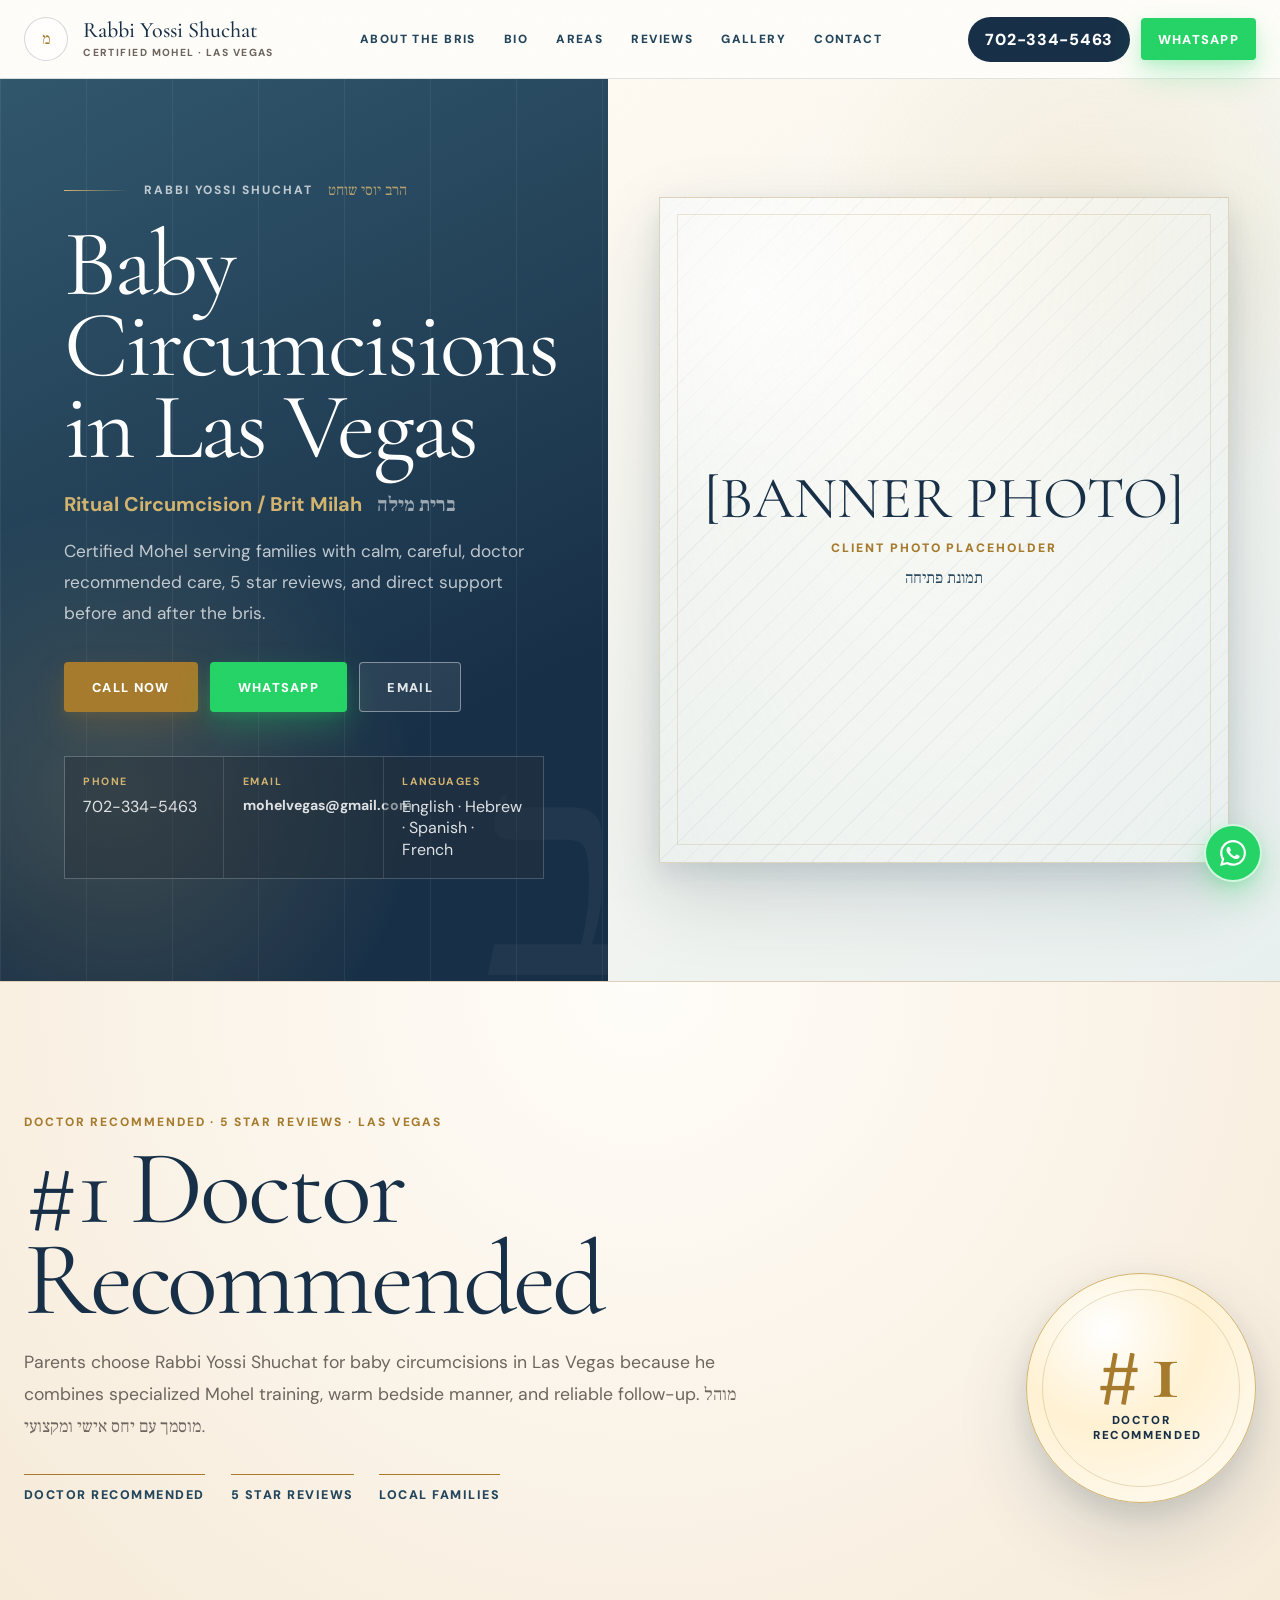
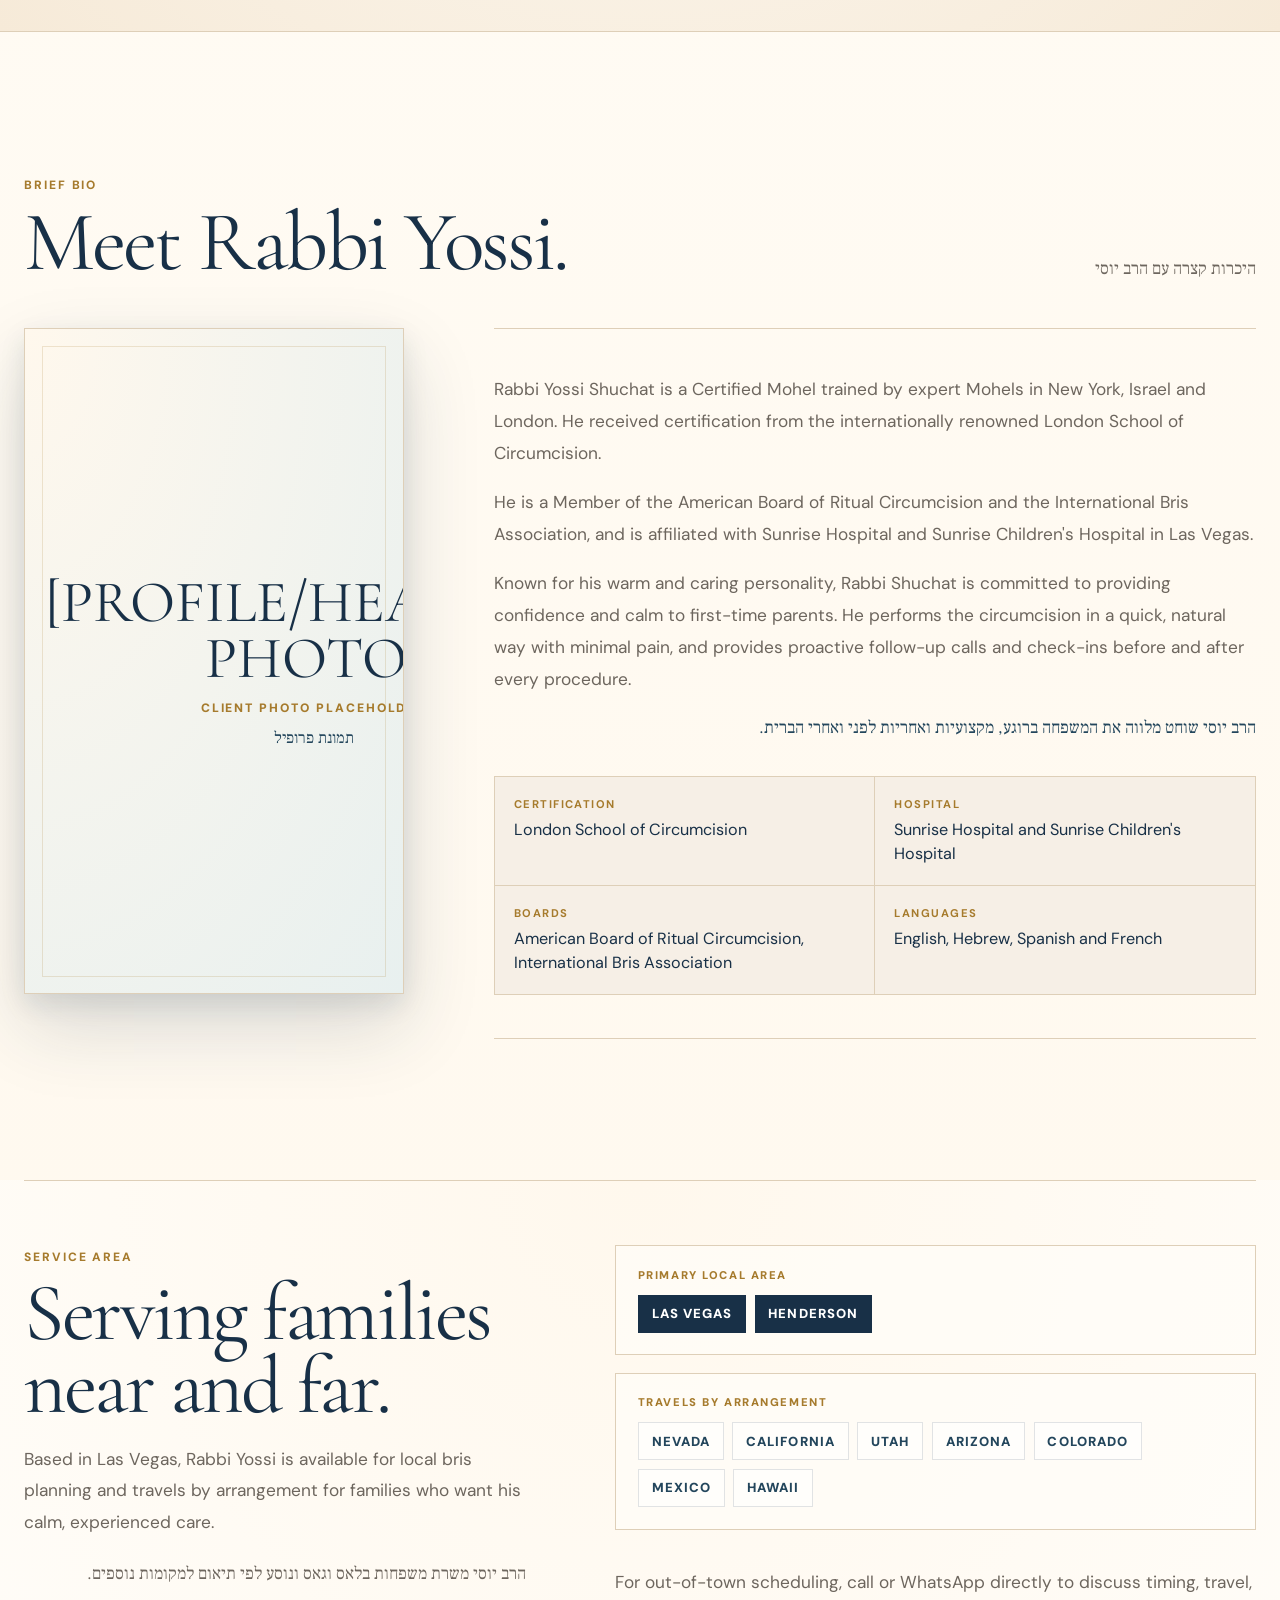
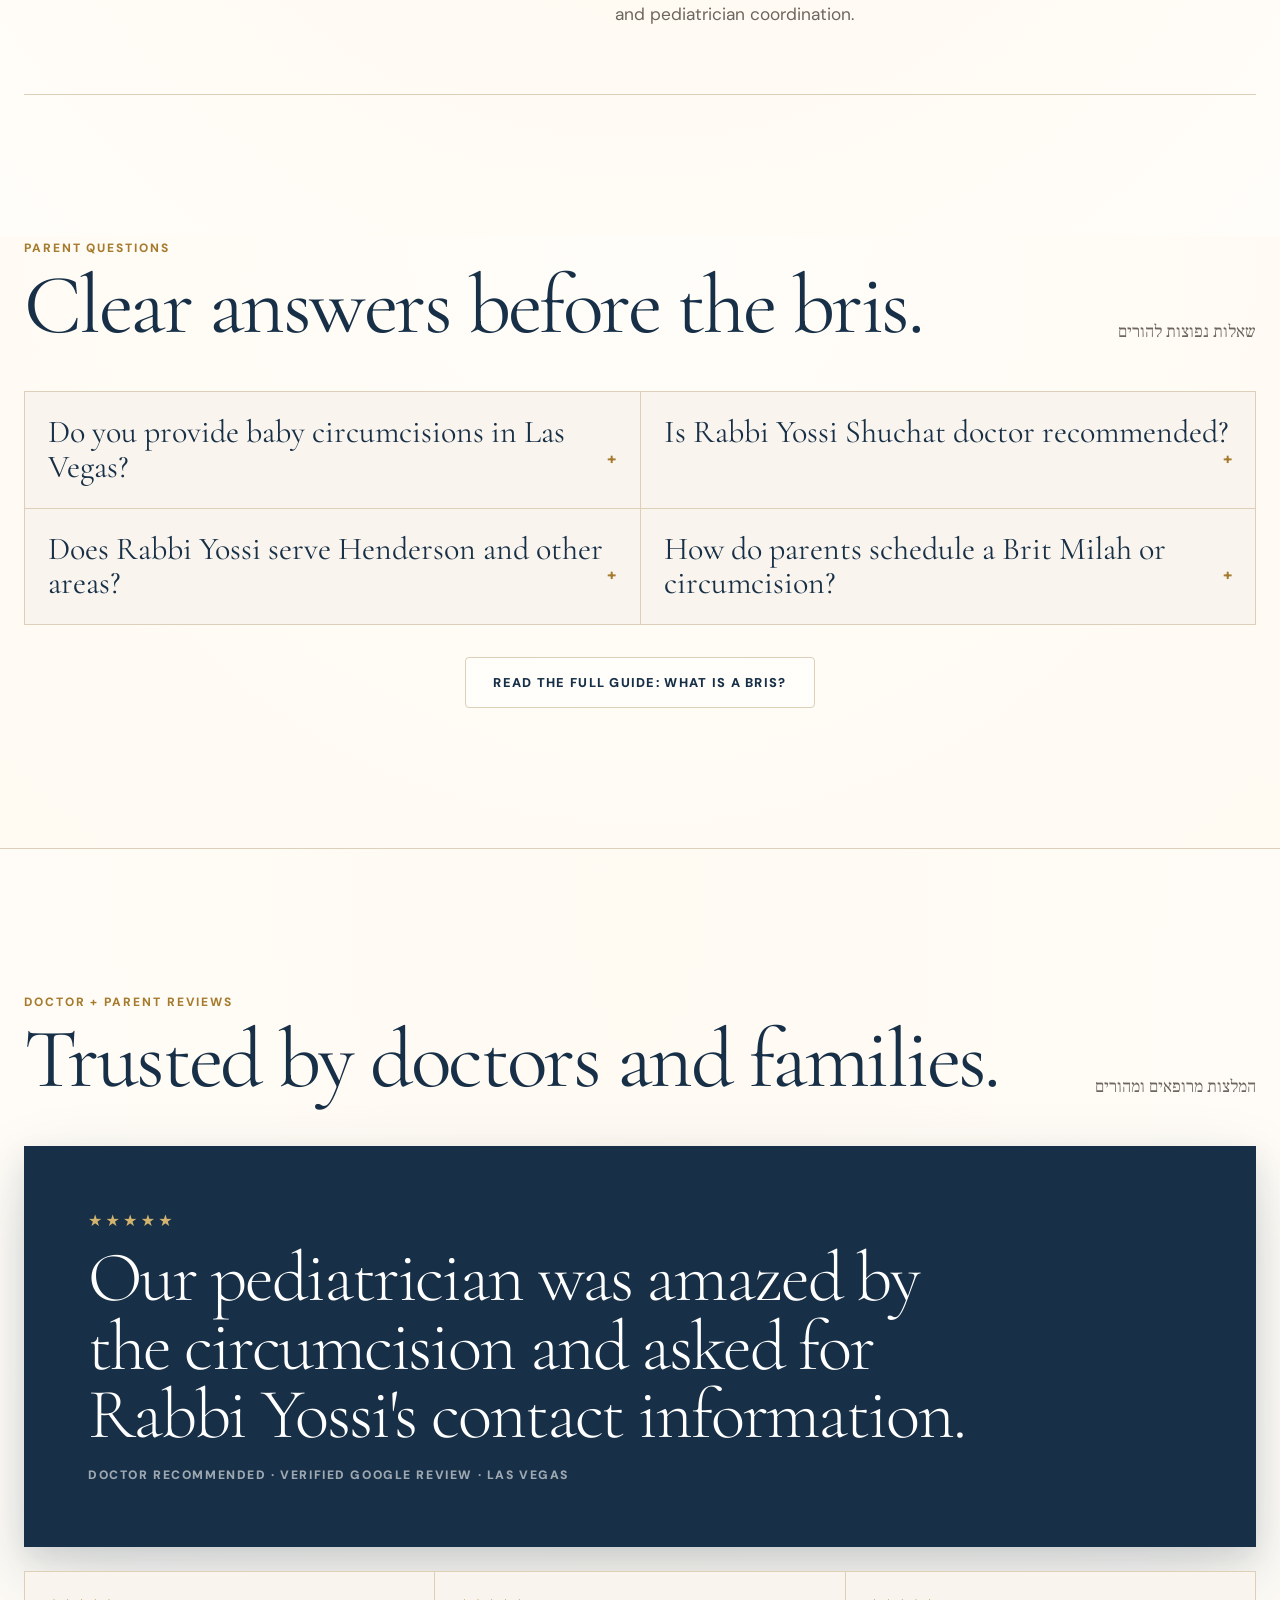
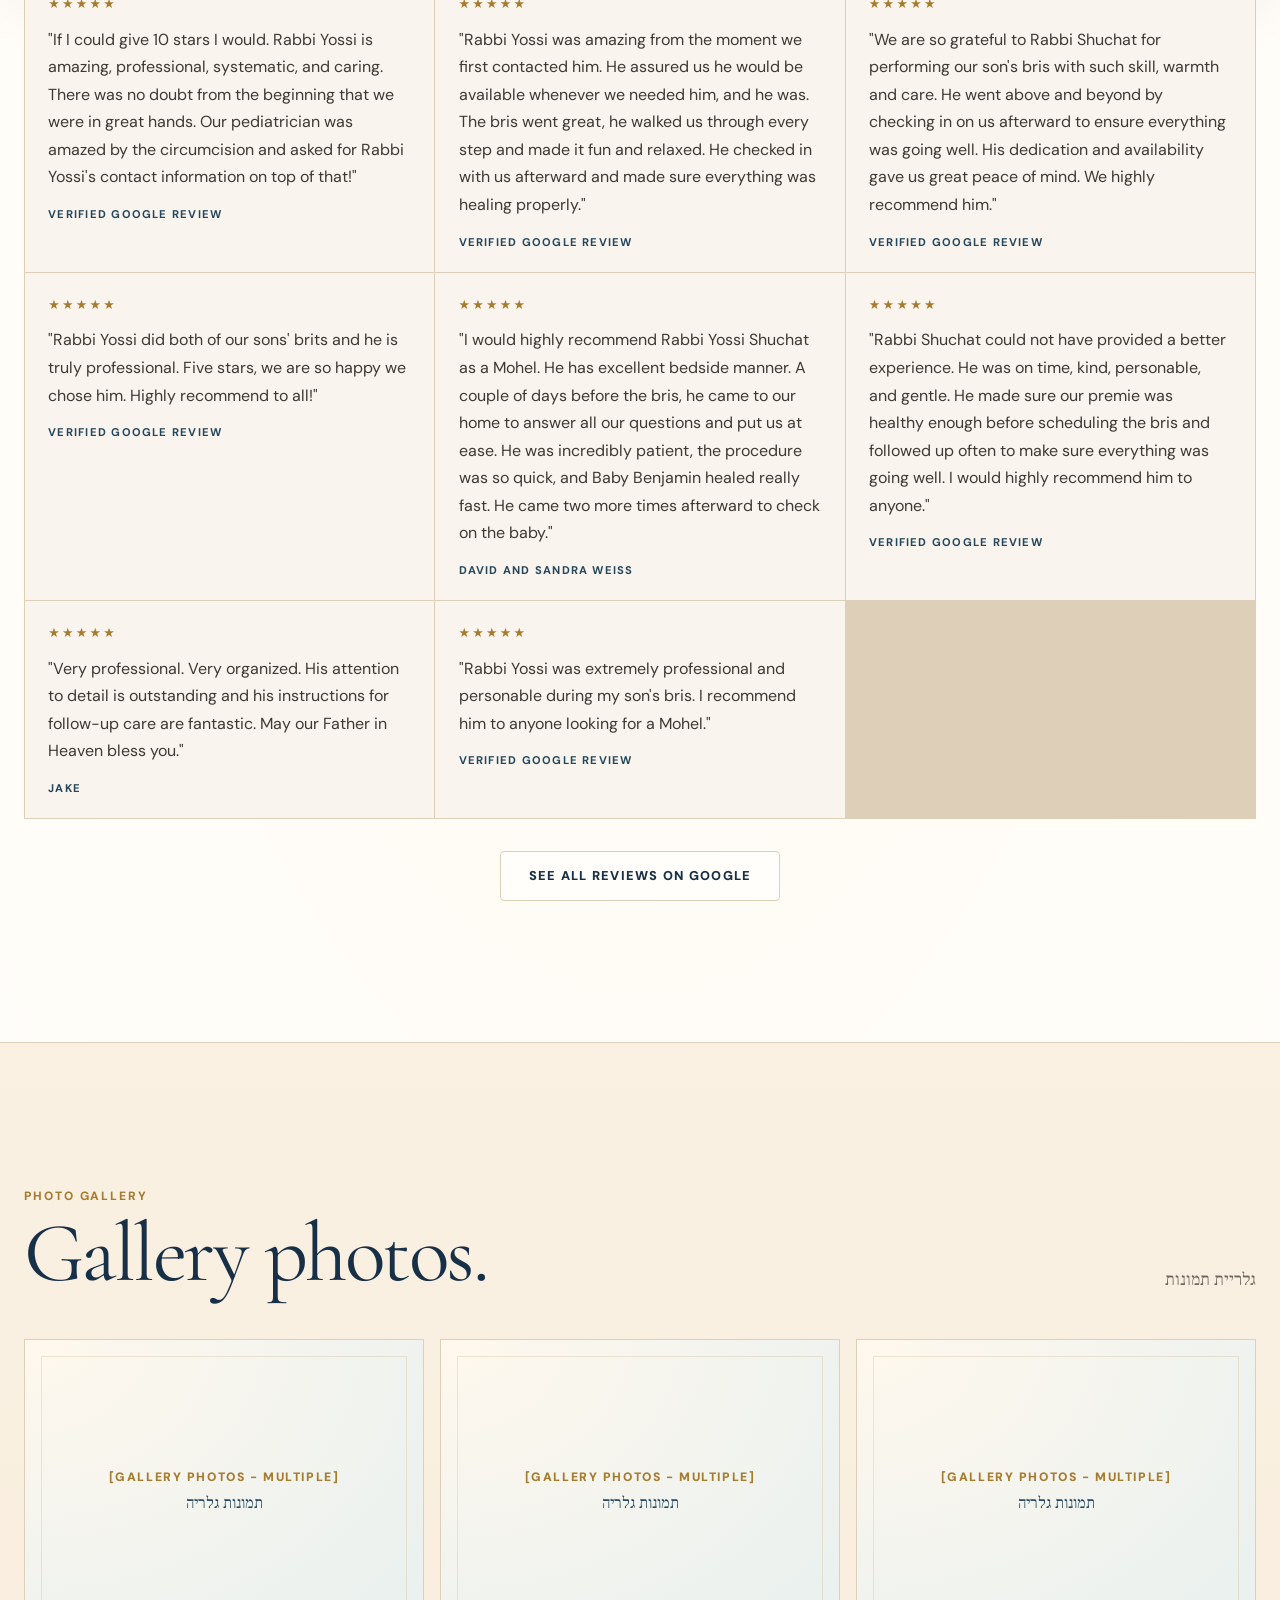
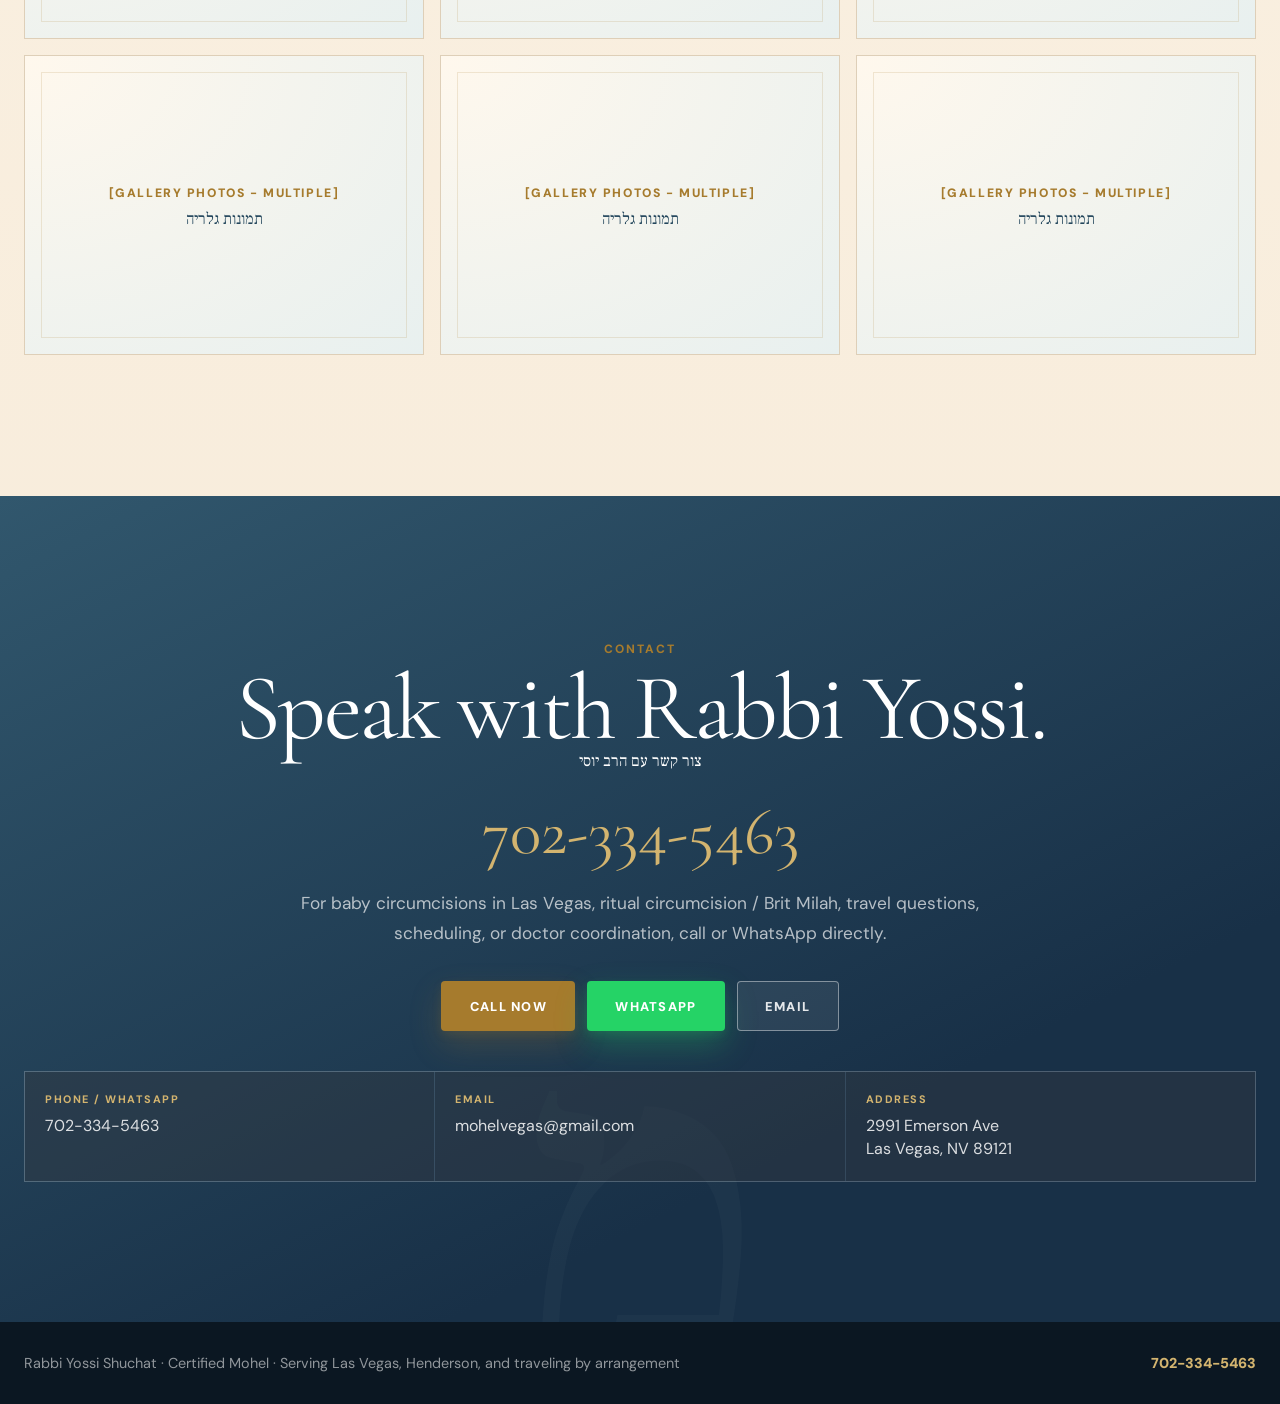
==== index.html @ 32bd05fb "Add craft-layer polish and a full About the Bris page - Add shadow/radius design tokens, :active pre" ====
<!DOCTYPE html>
<html lang="en" dir="ltr">
<head>
  <meta charset="UTF-8">
  <meta name="viewport" content="width=device-width, initial-scale=1.0">
  <meta name="description" content="Baby Circumcisions in Las Vegas by Rabbi Yossi Shuchat, Certified Mohel. Doctor recommended Brit Milah care, 5 star reviews, and travel by arrangement.">
  <meta name="robots" content="index, follow, max-image-preview:large">
  <meta name="theme-color" content="#183047">
  <meta property="og:title" content="Baby Circumcisions in Las Vegas | Rabbi Yossi Shuchat">
  <meta property="og:description" content="Doctor recommended baby circumcisions in Las Vegas. Certified Mohel for ritual circumcision / Brit Milah with 5 star reviews and travel by arrangement.">
  <meta property="og:type" content="website">
  <meta property="og:url" content="https://shliachflow.github.io/mohelvegas/">
  <meta property="og:image" content="https://shliachflow.github.io/mohelvegas/og-image.svg">
  <meta property="og:image:alt" content="Baby Circumcisions in Las Vegas by Rabbi Yossi Shuchat">
  <meta name="twitter:card" content="summary_large_image">
  <meta name="twitter:title" content="Baby Circumcisions in Las Vegas | Rabbi Yossi Shuchat">
  <meta name="twitter:description" content="Doctor recommended Brit Milah care with 5 star reviews and travel by arrangement.">
  <meta name="twitter:image" content="https://shliachflow.github.io/mohelvegas/og-image.svg">
  <title>Baby Circumcisions in Las Vegas | Rabbi Yossi Shuchat</title>

  <link rel="canonical" href="https://shliachflow.github.io/mohelvegas/">
  <link rel="icon" href="/mohelvegas/favicon.svg" type="image/svg+xml">
  <link rel="preconnect" href="https://fonts.googleapis.com">
  <link rel="preconnect" href="https://fonts.gstatic.com" crossorigin>
  <link href="https://fonts.googleapis.com/css2?family=Cormorant+Garamond:ital,wght@0,300;0,400;0,500;0,600;1,300;1,400;1,500;1,600&family=DM+Sans:ital,opsz,wght@0,9..40,300;0,9..40,400;0,9..40,500;0,9..40,600;1,9..40,300;1,9..40,400&family=Frank+Ruhl+Libre:wght@300;400;700&display=swap" rel="stylesheet">

  <script type="application/ld+json">
  {
    "@context": "https://schema.org",
    "@type": "LocalBusiness",
    "name": "Rabbi Yossi Shuchat, Certified Mohel Las Vegas",
    "description": "Baby Circumcisions in Las Vegas, ritual circumcision / Brit Milah, doctor recommended, 5 star reviews.",
    "telephone": "+17023345463",
    "email": "mohelvegas@gmail.com",
    "address": {
      "@type": "PostalAddress",
      "streetAddress": "2991 Emerson Ave",
      "addressLocality": "Las Vegas",
      "addressRegion": "NV",
      "postalCode": "89121",
      "addressCountry": "US"
    },
    "areaServed": [
      "Las Vegas, Nevada",
      "Henderson, Nevada",
      "Nevada",
      "California",
      "Utah",
      "Arizona",
      "Colorado",
      "Mexico",
      "Hawaii"
    ],
    "url": "https://shliachflow.github.io/mohelvegas/",
    "aggregateRating": { "@type": "AggregateRating", "ratingValue": "5", "reviewCount": "8" }
  }
  </script>

  <script type="application/ld+json">
  {
    "@context": "https://schema.org",
    "@type": "FAQPage",
    "mainEntity": [
      {
        "@type": "Question",
        "name": "Do you provide baby circumcisions in Las Vegas?",
        "acceptedAnswer": {
          "@type": "Answer",
          "text": "Yes. Rabbi Yossi Shuchat is a Certified Mohel based in Las Vegas, providing ritual circumcision / Brit Milah care with direct support before and after the bris."
        }
      },
      {
        "@type": "Question",
        "name": "Is Rabbi Yossi Shuchat doctor recommended?",
        "acceptedAnswer": {
          "@type": "Answer",
          "text": "Parents report that pediatricians have recommended Rabbi Yossi and requested his contact information after seeing his work. The site includes 5 star parent reviews and doctor recommended trust signals."
        }
      },
      {
        "@type": "Question",
        "name": "Does Rabbi Yossi serve Henderson and other areas?",
        "acceptedAnswer": {
          "@type": "Answer",
          "text": "Yes. Rabbi Yossi serves Las Vegas and Henderson locally, and travels by arrangement to Nevada, California, Utah, Arizona, Colorado, Mexico, and Hawaii."
        }
      },
      {
        "@type": "Question",
        "name": "How do parents schedule a Brit Milah or circumcision?",
        "acceptedAnswer": {
          "@type": "Answer",
          "text": "Parents can call or WhatsApp Rabbi Yossi directly at 702-334-5463 to discuss timing, travel, pediatrician coordination, and questions before the bris."
        }
      }
    ]
  }
  </script>

  <style>
    :root {
      --ink: #183047;
      --ink-2: #23465c;
      --night: #0b1722;
      --paper: #fffaf2;
      --paper-2: #f4ead9;
      --white: #fffdf9;
      --gold: #a67b2d;
      --gold-2: #d3b46f;
      --line: #decfb8;
      --muted: #6d665e;
      --body: #1c1a17;
      --wa: #25d366;
      --display: "Cormorant Garamond", Georgia, serif;
      --sans: "DM Sans", system-ui, sans-serif;
      --heb: "Frank Ruhl Libre", serif;
      --ease: cubic-bezier(.16,1,.3,1);

      --radius-xs: 4px;
      --radius-sm: 6px;
      --radius-md: 10px;
      --radius-lg: 14px;
      --radius-full: 9999px;

      --shadow-sm: 0 1px 2px rgba(24,48,71,.08), 0 2px 6px rgba(24,48,71,.06);
      --shadow-md: 0 4px 10px rgba(24,48,71,.08), 0 12px 28px rgba(24,48,71,.12);
      --shadow-lg: 0 10px 24px rgba(24,48,71,.1), 0 32px 72px rgba(24,48,71,.16);
      --shadow-gold: 0 4px 10px rgba(166,123,45,.14), 0 14px 32px rgba(166,123,45,.24);
      --shadow-wa: 0 4px 10px rgba(37,211,102,.14), 0 14px 32px rgba(37,211,102,.28);
    }

    *, *::before, *::after { box-sizing: border-box; }
    html {
      scroll-behavior: smooth;
      overflow-x: hidden;
      font-kerning: normal;
      font-feature-settings: "kern" 1, "liga" 1;
      -webkit-text-size-adjust: 100%;
      text-size-adjust: 100%;
      color-scheme: light;
    }
    body {
      margin: 0;
      font-family: var(--sans);
      color: var(--body);
      background: linear-gradient(180deg, #fffdf8 0%, #fff8ed 45%, #f6ead8 100%);
      -webkit-font-smoothing: antialiased;
      text-rendering: optimizeLegibility;
      overflow-x: hidden;
    }
    a { color: inherit; text-decoration: none; }
    button { font: inherit; }
    :focus-visible { outline: 2px solid var(--gold); outline-offset: 4px; border-radius: var(--radius-xs); }
    ::selection { background: var(--gold); color: #fff; }
    [id] { scroll-margin-top: 96px; }
    ::-webkit-scrollbar { width: 12px; height: 12px; }
    ::-webkit-scrollbar-track { background: var(--paper-2); }
    ::-webkit-scrollbar-thumb { background: var(--gold-2); border-radius: var(--radius-full); border: 3px solid var(--paper-2); }
    ::-webkit-scrollbar-thumb:hover { background: var(--gold); }

    #grain {
      position: fixed; inset: 0; z-index: 300; pointer-events: none;
      opacity: .025; mix-blend-mode: multiply;
      background-image: url("data:image/svg+xml,%3Csvg xmlns='http://www.w3.org/2000/svg' width='240' height='240'%3E%3Cfilter id='n'%3E%3CfeTurbulence type='fractalNoise' baseFrequency='.72' numOctaves='4' stitchTiles='stitch'/%3E%3C/filter%3E%3Crect width='240' height='240' filter='url(%23n)' opacity='.42'/%3E%3C/svg%3E");
    }

    .container { width: min(100% - 48px, 1280px); margin-inline: auto; }
    .eyebrow {
      font-size: .75rem;
      font-weight: 800;
      letter-spacing: .16em;
      text-transform: uppercase;
      color: var(--gold);
    }
    .heb { font-family: var(--heb); direction: rtl; letter-spacing: 0; }

    [data-r] { opacity: 0; transform: translateY(24px); transition: opacity .8s var(--ease), transform .8s var(--ease); }
    [data-r].in { opacity: 1; transform: none; }
    [data-d="1"] { transition-delay: .08s; }
    [data-d="2"] { transition-delay: .16s; }
    [data-d="3"] { transition-delay: .24s; }

    .btn {
      display: inline-flex; align-items: center; justify-content: center; gap: .55rem;
      min-height: 50px; padding: .98rem 1.7rem;
      border: 1px solid transparent; border-radius: var(--radius-xs);
      font-size: .8rem; font-weight: 850; letter-spacing: .1em;
      text-transform: uppercase; white-space: nowrap;
      transition: transform .22s var(--ease), box-shadow .22s var(--ease), background .22s var(--ease), color .22s var(--ease), border-color .22s var(--ease);
    }
    .btn:hover { transform: translateY(-2px); }
    .btn:active { transform: scale(.97); transition-duration: .1s; }
    .btn-gold { background: var(--gold); color: #fff; box-shadow: var(--shadow-gold); }
    .btn-wa { background: var(--wa); color: #fff; box-shadow: var(--shadow-wa); }
    .btn-light { border-color: rgba(255,255,255,.42); color: rgba(255,255,255,.88); background: rgba(255,255,255,.07); }
    .btn-outline { border-color: var(--line); color: var(--ink); background: rgba(255,255,255,.38); }

    #nav {
      position: fixed; inset: 0 0 auto; z-index: 120;
      background: rgba(255,253,249,.92);
      border-bottom: 1px solid rgba(24,48,71,.12);
      backdrop-filter: blur(18px) saturate(1.35);
      -webkit-backdrop-filter: blur(18px) saturate(1.35);
    }
    .nav-inner {
      height: 78px;
      position: relative;
      display: flex; align-items: center; justify-content: space-between; gap: 1.5rem;
    }
    .brand { display: flex; align-items: center; gap: .95rem; min-width: 0; }
    .brand-mark {
      width: 44px; height: 44px; border-radius: 50%;
      display: grid; place-items: center; flex: 0 0 auto;
      border: 1px solid rgba(24,48,71,.18);
      font-family: var(--heb); color: var(--gold); background: rgba(255,255,255,.6);
    }
    .brand-name {
      display: block;
      font-family: var(--display);
      color: var(--ink);
      font-size: 1.38rem;
      font-weight: 500;
      line-height: 1;
    }
    .brand-sub {
      display: block; margin-top: .32rem;
      font-size: .64rem; font-weight: 800; letter-spacing: .14em; text-transform: uppercase; color: var(--muted);
    }
    .nav-links { display: flex; align-items: center; gap: 1.75rem; }
    .nav-links a { font-size: .74rem; font-weight: 850; letter-spacing: .12em; text-transform: uppercase; color: var(--ink-2); }
    .nav-actions { display: flex; align-items: center; gap: .65rem; }
    .nav-phone { padding: .75rem 1.08rem; border-radius: var(--radius-full); background: var(--ink); color: #fff; font-weight: 850; letter-spacing: .045em; transition: transform .18s var(--ease); }
    .nav-phone:active { transform: scale(.96); }
    .nav-actions .btn { min-height: 42px; padding: .7rem 1rem; }
    .menu-toggle {
      display: none;
      align-items: center;
      justify-content: center;
      flex-direction: column;
      width: 44px;
      height: 44px;
      padding: 0;
      border: 1px solid rgba(24,48,71,.18);
      border-radius: var(--radius-full);
      background: var(--ink);
      color: #fff;
      box-shadow: var(--shadow-md);
      cursor: pointer;
      z-index: 3;
      transition: transform .18s var(--ease);
    }
    .menu-toggle:active { transform: scale(.94); }
    .menu-toggle span {
      display: block;
      width: 16px;
      height: 1.5px;
      border-radius: 2px;
      background: currentColor;
    }
    .menu-toggle span + span { margin-top: 4px; }
    #mobile-menu {
      position: fixed;
      inset: 0;
      z-index: 450;
      display: grid;
      place-items: center;
      padding: 6rem 1.5rem 2rem;
      background:
        radial-gradient(circle at 24% 18%, rgba(211,180,111,.18), transparent 28%),
        linear-gradient(154deg, #31576d, #183047 72%);
      color: #fff;
      opacity: 0;
      pointer-events: none;
      transform: translateY(-10px);
      transition: opacity .32s var(--ease), transform .32s var(--ease);
    }
    #mobile-menu.open {
      opacity: 1;
      pointer-events: auto;
      transform: none;
    }
    .mobile-menu-panel {
      width: min(100%, 360px);
      display: grid;
      gap: 1.25rem;
    }
    .mobile-menu-head {
      display: flex;
      align-items: center;
      justify-content: space-between;
      gap: 1rem;
      padding-bottom: 1rem;
      border-bottom: 1px solid rgba(255,255,255,.13);
    }
    .mobile-menu-title {
      font-family: var(--display);
      font-size: 1.5rem;
      line-height: 1;
    }
    .mobile-menu-sub {
      display: block;
      margin-top: .35rem;
      color: rgba(255,255,255,.56);
      font-size: .68rem;
      font-weight: 850;
      letter-spacing: .13em;
      text-transform: uppercase;
    }
    .menu-close {
      width: 44px;
      height: 44px;
      display: grid;
      place-items: center;
      border: 1px solid rgba(255,255,255,.22);
      border-radius: 50%;
      background: rgba(255,255,255,.06);
      color: #fff;
      font-size: 1.5rem;
      line-height: 1;
      cursor: pointer;
    }
    .mobile-menu-links {
      display: grid;
      gap: .2rem;
    }
    .mobile-menu-links a {
      font-family: var(--display);
      font-size: clamp(2.35rem, 12vw, 3.35rem);
      line-height: 1;
      padding: .82rem 0;
      color: rgba(255,255,255,.88);
      border-bottom: 1px solid rgba(255,255,255,.09);
    }
    .mobile-menu-actions {
      display: grid;
      grid-template-columns: 1fr;
      gap: .7rem;
      margin-top: .6rem;
    }
    .mobile-menu-actions .btn {
      width: 100%;
    }

    .hero {
      min-height: 100svh;
      display: grid;
      grid-template-columns: minmax(0, .95fr) minmax(0, 1.05fr);
      padding-top: 78px;
      background: var(--white);
    }
    .hero-copy {
      position: relative;
      min-width: 0;
      display: flex; flex-direction: column; justify-content: end;
      padding: clamp(4rem, 8vw, 7rem) clamp(2rem, 5vw, 5.25rem);
      overflow: hidden;
      color: #fff;
      background:
        linear-gradient(90deg, rgba(255,255,255,.06) 1px, transparent 1px),
        radial-gradient(circle at 20% 80%, rgba(211,180,111,.2), transparent 34%),
        linear-gradient(154deg, #31576d 0%, #183047 72%);
      background-size: 86px 86px, auto, auto;
    }
    .hero-copy::after {
      content: "ב";
      position: absolute; right: -1rem; bottom: -3.25rem;
      font-family: var(--heb); font-size: clamp(13rem, 24vw, 24rem);
      color: rgba(255,255,255,.035); line-height: 1;
    }
    .hero-kicker { position: relative; z-index: 1; display: flex; align-items: center; gap: 1rem; flex-wrap: wrap; }
    .hero-kicker::before { content: ""; width: 64px; height: 1px; background: linear-gradient(90deg, var(--gold-2), transparent); }
    .hero-kicker .eyebrow { color: rgba(255,255,255,.7); }
    .hero-kicker .heb { color: var(--gold-2); opacity: .82; font-size: .95rem; }
    h1 {
      position: relative; z-index: 1;
      margin: 1.45rem 0 0;
      max-width: 760px;
      font-family: var(--display);
      font-size: clamp(4.75rem, 7.35vw, 7.9rem);
      font-weight: 400;
      line-height: .87;
      letter-spacing: -.03em;
      text-wrap: balance;
      color: #fff;
    }
    h1 span { display: block; }
    .legal {
      position: relative; z-index: 1;
      margin: 1.35rem 0 0;
      font-size: clamp(1.12rem, 1.55vw, 1.38rem);
      font-weight: 700;
      color: var(--gold-2);
    }
    .legal .heb { margin-left: .6rem; color: rgba(255,255,255,.56); }
    .hero-lead {
      position: relative; z-index: 1;
      max-width: 590px;
      margin: 1.15rem 0 0;
      font-size: clamp(1.08rem, 1.28vw, 1.18rem);
      line-height: 1.78;
      color: rgba(255,255,255,.72);
      overflow-wrap: anywhere;
    }
    .hero-actions { position: relative; z-index: 1; display: flex; gap: .75rem; flex-wrap: wrap; margin-top: 2.1rem; }
    .hero-meta {
      position: relative; z-index: 1;
      display: grid; grid-template-columns: repeat(3, minmax(0, 1fr));
      margin-top: 2.75rem;
      border: 1px solid rgba(255,255,255,.13);
      background: rgba(255,255,255,.08);
    }
    .meta-item { padding: 1.1rem 1.15rem; border-right: 1px solid rgba(255,255,255,.13); background: rgba(8,18,28,.36); min-width: 0; }
    .meta-item:last-child { border-right: 0; }
    .meta-item b { display: block; font-size: .66rem; letter-spacing: .14em; text-transform: uppercase; color: var(--gold-2); }
    .meta-item span { display: block; margin-top: .48rem; font-size: 1rem; line-height: 1.35; color: rgba(255,255,255,.86); overflow-wrap: anywhere; }
    .meta-item:nth-child(2) span { font-size: .88rem; font-weight: 700; white-space: nowrap; }

    .hero-media {
      position: relative;
      min-width: 0;
      display: grid; place-items: center;
      padding: clamp(1.25rem, 4vw, 3.2rem);
      background:
        radial-gradient(circle at 72% 18%, rgba(211,180,111,.18), transparent 32%),
        linear-gradient(145deg, #fffaf1, #e8f0ef);
      overflow: hidden;
    }
    .photo-frame {
      position: relative;
      width: min(100%, 710px);
      height: min(74svh, 760px);
      min-height: 460px;
      display: grid; place-items: center;
      border: 1px solid rgba(166,123,45,.28);
      box-shadow: var(--shadow-lg);
      background:
        radial-gradient(circle at 16% 15%, rgba(255,255,255,.82), transparent 32%),
        repeating-linear-gradient(135deg, rgba(24,48,71,.045) 0, rgba(24,48,71,.045) 1px, transparent 1px, transparent 18px),
        radial-gradient(ellipse at top, rgba(255,253,249,.74), rgba(232,240,239,.56));
      text-align: center;
      overflow: hidden;
    }
    .photo-frame::before { content: ""; position: absolute; inset: 1.05rem; border: 1px solid rgba(166,123,45,.18); }
    .photo-frame strong {
      position: relative; z-index: 1;
      font-family: var(--display);
      font-size: clamp(2.35rem, 4.6vw, 4.55rem);
      font-weight: 400;
      color: var(--ink);
      line-height: .95;
    }
    .photo-frame span { position: relative; z-index: 1; display: block; margin-top: .8rem; color: var(--gold); font-size: .76rem; font-weight: 850; letter-spacing: .16em; text-transform: uppercase; }
    .photo-frame .heb { position: relative; z-index: 1; margin-top: .75rem; color: var(--ink-2); }
    .photo-frame > div { max-width: calc(100% - 2.5rem); }

    .trust { padding: clamp(5.5rem, 10vw, 9rem) 0; background: radial-gradient(ellipse at top, #fffdf9, #f6ead8); border-block: 1px solid var(--line); }
    .trust-grid { display: grid; grid-template-columns: minmax(0, 1fr) 290px; gap: clamp(4rem, 9vw, 9rem); align-items: end; }
    .trust h2 {
      margin: .75rem 0 0;
      max-width: 760px;
      font-family: var(--display);
      font-size: clamp(4.6rem, 8.25vw, 8.75rem);
      font-weight: 400;
      line-height: .86;
      letter-spacing: -.03em;
      text-wrap: balance;
      color: var(--ink);
    }
    .trust p { max-width: 720px; margin: 1.4rem 0 0; color: var(--muted); font-size: clamp(1.1rem, 1.3vw, 1.24rem); line-height: 1.8; }
    .trust-points { display: flex; gap: 1.6rem; flex-wrap: wrap; margin-top: 2rem; }
    .trust-points span { font-size: .78rem; font-weight: 850; letter-spacing: .12em; text-transform: uppercase; color: var(--ink-2); border-top: 1px solid var(--gold); padding-top: .75rem; }
    .seal {
      justify-self: end;
      width: 230px; aspect-ratio: 1; border-radius: 50%;
      display: grid; place-items: center; text-align: center;
      border: 1px solid var(--gold-2);
      background: radial-gradient(circle at 35% 25%, #fff, #fff1d2 42%, #fffdf9);
      box-shadow: var(--shadow-lg);
      position: relative;
    }
    .seal::before { content: ""; position: absolute; inset: 15px; border: 1px solid rgba(166,123,45,.25); border-radius: 50%; }
    .seal b { display: block; font-family: var(--display); font-size: 5.7rem; line-height: .75; color: var(--gold); font-variant-numeric: tabular-nums; }
    .seal span { display: block; max-width: 12ch; margin-top: .65rem; font-size: .72rem; font-weight: 850; letter-spacing: .14em; text-transform: uppercase; color: var(--ink); }

    .section { padding: clamp(5.8rem, 11vw, 10rem) 0; }
    .section-head { display: flex; justify-content: space-between; align-items: end; gap: 2rem; margin-bottom: 3rem; }
    .section-head h2 { margin: .65rem 0 0; font-family: var(--display); font-size: clamp(3.8rem, 6.6vw, 6.65rem); font-weight: 400; line-height: .9; letter-spacing: -.03em; text-wrap: balance; color: var(--ink); }
    .section-head .heb { color: var(--muted); font-size: 1.08rem; }

    .bio-layout { display: grid; grid-template-columns: 380px minmax(0, 1fr); gap: clamp(3rem, 7vw, 6.5rem); align-items: start; }
    .portrait { aspect-ratio: 4 / 5; border: 1px solid var(--line); background: radial-gradient(ellipse at top left, #fff8ed, #e8f0ef); box-shadow: var(--shadow-lg); }
    .bio-copy { border-top: 1px solid var(--line); border-bottom: 1px solid var(--line); padding: 2.7rem 0; }
    .bio-copy p { margin: 0 0 1.05rem; color: var(--muted); font-size: clamp(1.08rem, 1.18vw, 1.17rem); line-height: 1.86; }
    .bio-copy .heb { color: var(--ink-2); }
    .credentials { display: grid; grid-template-columns: repeat(2, minmax(0, 1fr)); gap: 1px; margin-top: 2rem; background: var(--line); border: 1px solid var(--line); }
    .credential { padding: 1.2rem; background: rgba(255,253,249,.72); }
    .credential b { display: block; font-size: .7rem; letter-spacing: .13em; text-transform: uppercase; color: var(--gold); }
    .credential span { display: block; margin-top: .48rem; color: var(--ink); line-height: 1.48; font-size: 1.01rem; }

    .areas {
      padding-top: 0;
      background: radial-gradient(ellipse at top, #fff8ed, #fffdf9);
    }
    .areas-panel {
      display: grid;
      grid-template-columns: minmax(0, .9fr) minmax(0, 1.15fr);
      gap: clamp(3rem, 7vw, 6.5rem);
      align-items: start;
      padding: clamp(2.4rem, 5vw, 4.4rem) 0;
      border-top: 1px solid var(--line);
      border-bottom: 1px solid var(--line);
    }
    .areas h2 {
      margin: .65rem 0 0;
      font-family: var(--display);
      font-size: clamp(3.65rem, 6.4vw, 6.25rem);
      font-weight: 400;
      line-height: .9;
      letter-spacing: -.03em;
      text-wrap: balance;
      color: var(--ink);
    }
    .areas p {
      max-width: 640px;
      margin: 1.25rem 0 0;
      color: var(--muted);
      font-size: clamp(1.08rem, 1.18vw, 1.18rem);
      line-height: 1.82;
    }
    .area-list {
      display: grid;
      gap: 1.1rem;
    }
    .area-group {
      padding: 1.35rem;
      border: 1px solid var(--line);
      background: rgba(255,253,249,.66);
    }
    .area-group b {
      display: block;
      margin-bottom: .8rem;
      color: var(--gold);
      font-size: .7rem;
      font-weight: 850;
      letter-spacing: .14em;
      text-transform: uppercase;
    }
    .area-tags {
      display: flex;
      flex-wrap: wrap;
      gap: .55rem;
    }
    .area-tag {
      display: inline-flex;
      align-items: center;
      min-height: 38px;
      padding: .58rem .8rem;
      border: 1px solid rgba(24,48,71,.13);
      background: rgba(255,255,255,.64);
      color: var(--ink-2);
      font-size: .82rem;
      font-weight: 850;
      letter-spacing: .08em;
      text-transform: uppercase;
    }
    .area-tag.primary {
      border-color: var(--ink);
      background: var(--ink);
      color: #fff;
    }
    .areas-note {
      margin: .15rem 0 0;
      color: var(--muted);
      font-size: .98rem;
      line-height: 1.7;
    }

    .faq {
      padding-top: 0;
      background: radial-gradient(ellipse at top, #fffdf9, #fffaf2);
    }
    .faq-list {
      display: grid;
      grid-template-columns: repeat(2, minmax(0, 1fr));
      gap: 1px;
      background: var(--line);
      border: 1px solid var(--line);
    }
    .faq-item {
      background: rgba(255,253,249,.82);
      padding: 1.45rem;
    }
    .faq-item summary {
      cursor: pointer;
      color: var(--ink);
      font-family: var(--display);
      font-size: clamp(1.55rem, 2.5vw, 2.15rem);
      line-height: 1.08;
      list-style: none;
    }
    .faq-item summary::-webkit-details-marker { display: none; }
    .faq-item summary::after {
      content: "+";
      float: right;
      color: var(--gold);
      font-family: var(--sans);
      font-size: 1rem;
      font-weight: 850;
      margin-left: 1rem;
    }
    .faq-item[open] summary::after { content: "-"; }
    .faq-item p {
      margin: 1rem 0 0;
      color: var(--muted);
      font-size: 1.02rem;
      line-height: 1.72;
    }

    .reviews { background: radial-gradient(ellipse at top, #fffaf2, #fffdf9); border-block: 1px solid var(--line); }
    .featured-review { padding: clamp(2rem, 5vw, 4rem); background: var(--ink); color: #fff; margin-bottom: 1.5rem; box-shadow: var(--shadow-lg); }
    .featured-review .stars { color: var(--gold-2); letter-spacing: .2em; }
    .featured-review blockquote { margin: .8rem 0 0; max-width: 1040px; font-family: var(--display); font-size: clamp(2.85rem, 5.55vw, 5.95rem); line-height: .96; font-weight: 300; letter-spacing: -.03em; text-wrap: balance; }
    .featured-review cite { display: block; margin-top: 1.2rem; color: rgba(255,255,255,.58); font-style: normal; font-size: .76rem; font-weight: 850; letter-spacing: .13em; text-transform: uppercase; }
    .review-list { display: grid; grid-template-columns: repeat(3, minmax(0, 1fr)); gap: 1px; background: var(--line); border: 1px solid var(--line); }
    .review { padding: 1.45rem; background: rgba(255,253,249,.82); min-width: 0; }
    .review .stars { color: var(--gold); font-size: .8rem; letter-spacing: .18em; }
    .review p { margin: .85rem 0 0; color: #3d3933; line-height: 1.72; font-size: 1rem; }
    .review b { display: block; margin-top: 1rem; color: var(--ink-2); font-size: .7rem; letter-spacing: .11em; text-transform: uppercase; }
    .reviews-cta { text-align: center; margin-top: 2rem; }

    .gallery-grid { display: grid; grid-template-columns: repeat(3, minmax(0, 1fr)); gap: 1rem; }
    .gallery-item { aspect-ratio: 4 / 3; border: 1px solid var(--line); background: radial-gradient(ellipse at top left, #fff8ed, #e8f0ef); display: grid; place-items: center; text-align: center; position: relative; overflow: hidden; }
    .gallery-item::before { content: ""; position: absolute; inset: 1rem; border: 1px solid rgba(166,123,45,.16); }
    .gallery-item span { position: relative; color: var(--gold); font-size: .76rem; font-weight: 850; letter-spacing: .13em; text-transform: uppercase; }
    .gallery-item .heb { margin-top: .4rem; color: var(--ink-2); }

    .contact { text-align: center; color: #fff; background: linear-gradient(154deg, #31576d, #183047 72%); position: relative; overflow: hidden; }
    .contact::before { content: "מ"; position: absolute; inset: auto 0 -5rem; font-family: var(--heb); font-size: clamp(16rem, 36vw, 34rem); color: rgba(255,255,255,.025); line-height: .8; }
    .contact .container { position: relative; z-index: 1; }
    .contact h2 { margin: .6rem 0 0; font-family: var(--display); font-size: clamp(3.9rem, 7.3vw, 7.4rem); font-weight: 400; line-height: .9; letter-spacing: -.03em; text-wrap: balance; }
    .contact-phone { display: inline-block; margin-top: 1.35rem; font-family: var(--display); font-size: clamp(2.6rem, 5.1vw, 5rem); color: var(--gold-2); }
    .contact p { max-width: 690px; margin: 1rem auto 0; color: rgba(255,255,255,.68); line-height: 1.76; font-size: 1.08rem; }
    .contact-actions { display: flex; justify-content: center; gap: .75rem; flex-wrap: wrap; margin-top: 2rem; }
    .contact-details { display: grid; grid-template-columns: repeat(3, minmax(0, 1fr)); gap: 1px; margin-top: 2.5rem; background: rgba(255,255,255,.12); border: 1px solid rgba(255,255,255,.12); text-align: left; }
    .contact-detail { padding: 1.25rem; background: rgba(8,18,28,.38); }
    .contact-detail b { display: block; font-size: .68rem; letter-spacing: .14em; text-transform: uppercase; color: var(--gold-2); }
    .contact-detail span { display: block; margin-top: .5rem; color: rgba(255,255,255,.84); line-height: 1.45; overflow-wrap: anywhere; }

    footer { padding: 2rem 0; background: var(--night); color: rgba(255,255,255,.55); }
    .footer-inner { display: flex; justify-content: space-between; align-items: center; gap: 1rem; flex-wrap: wrap; font-size: .9rem; }
    .footer-inner a { color: var(--gold-2); font-weight: 850; }

    #wa-float { position: fixed; right: 1.1rem; bottom: 1.1rem; z-index: 9999; display: block !important; transform: translateZ(0); }
    #wa-float a { width: 58px; height: 58px; border-radius: 50%; display: grid; place-items: center; background: var(--wa); color: #fff; border: 2px solid rgba(255,255,255,.8); box-shadow: var(--shadow-wa); transition: transform .18s var(--ease); }
    #wa-float a:hover { transform: scale(1.06); }
    #wa-float a:active { transform: scale(.94); }
    #wa-float svg { width: 26px; height: 26px; fill: currentColor; }

    @media (max-width: 980px) {
      .nav-inner { height: auto; min-height: 82px; padding: .9rem 0; display: grid; grid-template-columns: 1fr auto; align-items: center; }
      .nav-actions { grid-column: 1 / -1; grid-row: 2; justify-content: start; flex-wrap: wrap; }
      .nav-actions .btn { display: inline-flex; min-height: 40px; padding: .62rem .8rem; font-size: .68rem; }
      .nav-links { display: none; }
      .nav-links::-webkit-scrollbar { display: none; }
      .menu-toggle { display: inline-flex; position: static; }
      .hero { grid-template-columns: 1fr; padding-top: 152px; }
      .hero-media { order: -1; padding: 1rem; }
      .photo-frame { width: 100%; height: 36svh; min-height: 290px; }
      .hero-copy { padding: 3.5rem 1.5rem 4rem; }
      .hero-meta { grid-template-columns: 1fr; }
      .meta-item { border-right: 0; border-bottom: 1px solid rgba(255,255,255,.13); }
      .meta-item:last-child { border-bottom: 0; }
      .trust-grid, .bio-layout, .section-head, .areas-panel { grid-template-columns: 1fr; display: grid; }
      .seal { justify-self: start; width: 205px; }
      .review-list, .faq-list { grid-template-columns: repeat(2, minmax(0, 1fr)); }
      .gallery-grid { grid-template-columns: repeat(2, minmax(0, 1fr)); }
      .contact-details { grid-template-columns: 1fr; }
    }

    @media (max-width: 640px) {
      .container { width: min(100% - 32px, 1240px); }
      .brand-mark { width: 38px; height: 38px; }
      .brand-name { font-size: 1.12rem; }
      .brand-sub { display: none; }
      .nav-phone { font-size: .74rem; padding: .64rem .82rem; }
      .nav-actions { gap: .5rem; }
      .nav-actions .btn { padding: .64rem .82rem; font-size: .7rem; }
      .nav-links a { font-size: .66rem; letter-spacing: .1em; }
      .hero { padding-top: 150px; }
      h1 { font-size: clamp(2.72rem, 11.2vw, 3.05rem); line-height: .95; }
      h1 span:nth-child(2) { font-size: .88em; }
      .hero-copy { padding-left: 1.25rem; padding-right: 3rem; }
      .hero-lead { max-width: 32ch; font-size: 1rem; line-height: 1.72; }
      .hero-actions, .contact-actions { flex-direction: column; }
      .hero-actions .btn, .contact-actions .btn { width: 100%; }
      .trust h2 { font-size: clamp(3.65rem, 16vw, 5rem); }
      .trust-grid { gap: 2.7rem; }
      .trust-points { display: grid; grid-template-columns: 1fr; gap: .9rem; }
      .section-head h2 { font-size: clamp(3.25rem, 14vw, 4.55rem); }
      .areas h2 { font-size: clamp(3.2rem, 13.5vw, 4.45rem); }
      .area-group { padding: 1.1rem; }
      .area-tag { width: 100%; justify-content: center; }
      .credentials, .review-list, .faq-list, .gallery-grid { grid-template-columns: 1fr; }
      .featured-review blockquote { font-size: clamp(2.42rem, 12vw, 3.45rem); }
      .photo-frame strong { display: block; font-size: clamp(1.42rem, 7vw, 1.95rem); overflow-wrap: anywhere; }
      #wa-float { right: .85rem; bottom: calc(.85rem + env(safe-area-inset-bottom, 0px)); z-index: 9999; }
      #wa-float a { width: 54px; height: 54px; }
    }

    @media (prefers-reduced-motion: reduce) {
      html { scroll-behavior: auto; }
      [data-r], [data-r].in, .btn { opacity: 1; transform: none; transition: none; }
    }
  </style>
</head>
<body>
<div id="grain" aria-hidden="true"></div>

<nav id="nav" aria-label="Primary navigation">
  <div class="container nav-inner">
    <a href="#home" class="brand" aria-label="Rabbi Yossi Shuchat home">
      <span class="brand-mark" aria-hidden="true">מ</span>
      <span>
        <span class="brand-name">Rabbi Yossi Shuchat</span>
        <span class="brand-sub">Certified Mohel · Las Vegas</span>
      </span>
    </a>
    <div class="nav-links">
      <a href="bris.html">About the Bris</a>
      <a href="#bio">Bio</a>
      <a href="#areas">Areas</a>
      <a href="#reviews">Reviews</a>
      <a href="#gallery">Gallery</a>
      <a href="#contact">Contact</a>
    </div>
    <div class="nav-actions">
      <a class="nav-phone" href="tel:7023345463">702-334-5463</a>
      <a class="btn btn-wa" href="https://wa.me/17023345463" target="_blank" rel="noopener noreferrer">WhatsApp</a>
      <button class="menu-toggle" id="menu-toggle" type="button" aria-label="Open menu" aria-controls="mobile-menu" aria-expanded="false">
        <span></span>
        <span></span>
        <span></span>
      </button>
    </div>
  </div>
</nav>

<div id="mobile-menu" aria-hidden="true">
  <div class="mobile-menu-panel" role="dialog" aria-modal="true" aria-label="Mobile navigation">
    <div class="mobile-menu-head">
      <div>
        <div class="mobile-menu-title">Rabbi Yossi Shuchat</div>
        <span class="mobile-menu-sub">Certified Mohel · Las Vegas</span>
      </div>
      <button class="menu-close" id="menu-close" type="button" aria-label="Close menu">&times;</button>
    </div>
    <div class="mobile-menu-links">
      <a href="bris.html">About the Bris</a>
      <a href="#bio">Bio</a>
      <a href="#areas">Areas</a>
      <a href="#reviews">Reviews</a>
      <a href="#gallery">Gallery</a>
      <a href="#contact">Contact</a>
    </div>
    <div class="mobile-menu-actions">
      <a href="tel:7023345463" class="btn btn-gold">Call Now</a>
      <a href="https://wa.me/17023345463" class="btn btn-wa" target="_blank" rel="noopener noreferrer">WhatsApp</a>
    </div>
  </div>
</div>

<main id="home">
  <section class="hero" aria-labelledby="hero-title">
    <div class="hero-copy">
      <div class="hero-kicker" data-r>
        <span class="eyebrow">Rabbi Yossi Shuchat</span>
        <span class="heb">הרב יוסי שוחט</span>
      </div>
      <h1 id="hero-title" data-r data-d="1">Baby <span>Circumcisions</span><span>in Las Vegas</span></h1>
      <p class="legal" data-r data-d="2">Ritual Circumcision / Brit Milah <span class="heb">ברית מילה</span></p>
      <p class="hero-lead" data-r data-d="2">Certified Mohel serving families with calm, careful, doctor recommended care, 5 star reviews, and direct support before and after the bris.</p>
      <div class="hero-actions" data-r data-d="3">
        <a href="tel:7023345463" class="btn btn-gold">Call Now</a>
        <a href="https://wa.me/17023345463" class="btn btn-wa" target="_blank" rel="noopener noreferrer">WhatsApp</a>
        <a href="mailto:mohelvegas@gmail.com" class="btn btn-light">Email</a>
      </div>
      <div class="hero-meta" data-r data-d="3">
        <div class="meta-item"><b>Phone</b><span>702-334-5463</span></div>
        <div class="meta-item"><b>Email</b><span>mohelvegas@gmail.com</span></div>
        <div class="meta-item"><b>Languages</b><span>English · Hebrew · Spanish · French</span></div>
      </div>
    </div>
    <div class="hero-media" aria-label="Banner photo placeholder">
      <div class="photo-frame">
        <div>
          <strong>[BANNER PHOTO]</strong>
          <span>Client photo placeholder</span>
          <div class="heb">תמונת פתיחה</div>
        </div>
      </div>
    </div>
  </section>

  <section class="trust" aria-labelledby="trust-title">
    <div class="container trust-grid">
      <div data-r>
        <span class="eyebrow">Doctor recommended · 5 star reviews · Las Vegas</span>
        <h2 id="trust-title">#1 Doctor Recommended</h2>
        <p>Parents choose Rabbi Yossi Shuchat for baby circumcisions in Las Vegas because he combines specialized Mohel training, warm bedside manner, and reliable follow-up. <span class="heb">מוהל מוסמך עם יחס אישי ומקצועי.</span></p>
        <div class="trust-points" aria-label="Trust highlights">
          <span>Doctor recommended</span>
          <span>5 star reviews</span>
          <span>Local families</span>
        </div>
      </div>
      <div class="seal" data-r data-d="1" aria-label="#1 Doctor Recommended">
        <div><b>#1</b><span>Doctor Recommended</span></div>
      </div>
    </div>
  </section>

  <section class="section" id="bio" aria-labelledby="bio-title">
    <div class="container">
      <div class="section-head" data-r>
        <div>
          <span class="eyebrow">Brief bio</span>
          <h2 id="bio-title">Meet Rabbi Yossi.</h2>
        </div>
        <div class="heb">היכרות קצרה עם הרב יוסי</div>
      </div>
      <div class="bio-layout">
        <div class="portrait photo-frame" data-r>
          <div>
            <strong>[PROFILE/HEADSHOT PHOTO]</strong>
            <span>Client photo placeholder</span>
            <div class="heb">תמונת פרופיל</div>
          </div>
        </div>
        <div class="bio-copy" data-r data-d="1">
          <p>Rabbi Yossi Shuchat is a Certified Mohel trained by expert Mohels in New York, Israel and London. He received certification from the internationally renowned London School of Circumcision.</p>
          <p>He is a Member of the American Board of Ritual Circumcision and the International Bris Association, and is affiliated with Sunrise Hospital and Sunrise Children's Hospital in Las Vegas.</p>
          <p>Known for his warm and caring personality, Rabbi Shuchat is committed to providing confidence and calm to first-time parents. He performs the circumcision in a quick, natural way with minimal pain, and provides proactive follow-up calls and check-ins before and after every procedure.</p>
          <p class="heb">הרב יוסי שוחט מלווה את המשפחה ברוגע, מקצועיות ואחריות לפני ואחרי הברית.</p>
          <div class="credentials">
            <div class="credential"><b>Certification</b><span>London School of Circumcision</span></div>
            <div class="credential"><b>Hospital</b><span>Sunrise Hospital and Sunrise Children's Hospital</span></div>
            <div class="credential"><b>Boards</b><span>American Board of Ritual Circumcision, International Bris Association</span></div>
            <div class="credential"><b>Languages</b><span>English, Hebrew, Spanish and French</span></div>
          </div>
        </div>
      </div>
    </div>
  </section>

  <section class="section areas" id="areas" aria-labelledby="areas-title">
    <div class="container">
      <div class="areas-panel" data-r>
        <div>
          <span class="eyebrow">Service area</span>
          <h2 id="areas-title">Serving families near and far.</h2>
          <p>Based in Las Vegas, Rabbi Yossi is available for local bris planning and travels by arrangement for families who want his calm, experienced care.</p>
          <p class="heb">הרב יוסי משרת משפחות בלאס וגאס ונוסע לפי תיאום למקומות נוספים.</p>
        </div>
        <div class="area-list" aria-label="Service areas">
          <div class="area-group">
            <b>Primary local area</b>
            <div class="area-tags">
              <span class="area-tag primary">Las Vegas</span>
              <span class="area-tag primary">Henderson</span>
            </div>
          </div>
          <div class="area-group">
            <b>Travels by arrangement</b>
            <div class="area-tags">
              <span class="area-tag">Nevada</span>
              <span class="area-tag">California</span>
              <span class="area-tag">Utah</span>
              <span class="area-tag">Arizona</span>
              <span class="area-tag">Colorado</span>
              <span class="area-tag">Mexico</span>
              <span class="area-tag">Hawaii</span>
            </div>
          </div>
          <p class="areas-note">For out-of-town scheduling, call or WhatsApp directly to discuss timing, travel, and pediatrician coordination.</p>
        </div>
      </div>
    </div>
  </section>

  <section class="section faq" id="faq" aria-labelledby="faq-title">
    <div class="container">
      <div class="section-head" data-r>
        <div>
          <span class="eyebrow">Parent questions</span>
          <h2 id="faq-title">Clear answers before the bris.</h2>
        </div>
        <div class="heb">שאלות נפוצות להורים</div>
      </div>
      <div class="faq-list">
        <details class="faq-item" data-r>
          <summary>Do you provide baby circumcisions in Las Vegas?</summary>
          <p>Yes. Rabbi Yossi Shuchat is a Certified Mohel based in Las Vegas, providing ritual circumcision / Brit Milah care with direct support before and after the bris.</p>
        </details>
        <details class="faq-item" data-r data-d="1">
          <summary>Is Rabbi Yossi Shuchat doctor recommended?</summary>
          <p>Parents report that pediatricians have recommended Rabbi Yossi and requested his contact information after seeing his work. The site includes 5 star parent reviews and doctor recommended trust signals.</p>
        </details>
        <details class="faq-item" data-r data-d="2">
          <summary>Does Rabbi Yossi serve Henderson and other areas?</summary>
          <p>Yes. Rabbi Yossi serves Las Vegas and Henderson locally, and travels by arrangement to Nevada, California, Utah, Arizona, Colorado, Mexico, and Hawaii.</p>
        </details>
        <details class="faq-item" data-r>
          <summary>How do parents schedule a Brit Milah or circumcision?</summary>
          <p>Parents can call or WhatsApp Rabbi Yossi directly at 702-334-5463 to discuss timing, travel, pediatrician coordination, and questions before the bris.</p>
        </details>
      </div>
      <div class="reviews-cta" data-r>
        <a href="bris.html" class="btn btn-outline">Read the full guide: What Is a Bris?</a>
      </div>
    </div>
  </section>

  <section class="section reviews" id="reviews" aria-labelledby="reviews-title">
    <div class="container">
      <div class="section-head" data-r>
        <div>
          <span class="eyebrow">Doctor + parent reviews</span>
          <h2 id="reviews-title">Trusted by doctors and families.</h2>
        </div>
        <div class="heb">המלצות מרופאים ומהורים</div>
      </div>
      <article class="featured-review" data-r>
        <div class="stars" aria-label="5 out of 5 stars">&#9733;&#9733;&#9733;&#9733;&#9733;</div>
        <blockquote>Our pediatrician was amazed by the circumcision and asked for Rabbi Yossi's contact information.</blockquote>
        <cite>Doctor recommended · Verified Google Review · Las Vegas</cite>
      </article>
      <div class="review-list">
        <article class="review" data-r><div class="stars">&#9733;&#9733;&#9733;&#9733;&#9733;</div><p>"If I could give 10 stars I would. Rabbi Yossi is amazing, professional, systematic, and caring. There was no doubt from the beginning that we were in great hands. Our pediatrician was amazed by the circumcision and asked for Rabbi Yossi's contact information on top of that!"</p><b>Verified Google Review</b></article>
        <article class="review" data-r data-d="1"><div class="stars">&#9733;&#9733;&#9733;&#9733;&#9733;</div><p>"Rabbi Yossi was amazing from the moment we first contacted him. He assured us he would be available whenever we needed him, and he was. The bris went great, he walked us through every step and made it fun and relaxed. He checked in with us afterward and made sure everything was healing properly."</p><b>Verified Google Review</b></article>
        <article class="review" data-r data-d="2"><div class="stars">&#9733;&#9733;&#9733;&#9733;&#9733;</div><p>"We are so grateful to Rabbi Shuchat for performing our son's bris with such skill, warmth and care. He went above and beyond by checking in on us afterward to ensure everything was going well. His dedication and availability gave us great peace of mind. We highly recommend him."</p><b>Verified Google Review</b></article>
        <article class="review" data-r><div class="stars">&#9733;&#9733;&#9733;&#9733;&#9733;</div><p>"Rabbi Yossi did both of our sons' brits and he is truly professional. Five stars, we are so happy we chose him. Highly recommend to all!"</p><b>Verified Google Review</b></article>
        <article class="review" data-r data-d="1"><div class="stars">&#9733;&#9733;&#9733;&#9733;&#9733;</div><p>"I would highly recommend Rabbi Yossi Shuchat as a Mohel. He has excellent bedside manner. A couple of days before the bris, he came to our home to answer all our questions and put us at ease. He was incredibly patient, the procedure was so quick, and Baby Benjamin healed really fast. He came two more times afterward to check on the baby."</p><b>David and Sandra Weiss</b></article>
        <article class="review" data-r data-d="2"><div class="stars">&#9733;&#9733;&#9733;&#9733;&#9733;</div><p>"Rabbi Shuchat could not have provided a better experience. He was on time, kind, personable, and gentle. He made sure our premie was healthy enough before scheduling the bris and followed up often to make sure everything was going well. I would highly recommend him to anyone."</p><b>Verified Google Review</b></article>
        <article class="review" data-r><div class="stars">&#9733;&#9733;&#9733;&#9733;&#9733;</div><p>"Very professional. Very organized. His attention to detail is outstanding and his instructions for follow-up care are fantastic. May our Father in Heaven bless you."</p><b>Jake</b></article>
        <article class="review" data-r data-d="1"><div class="stars">&#9733;&#9733;&#9733;&#9733;&#9733;</div><p>"Rabbi Yossi was extremely professional and personable during my son's bris. I recommend him to anyone looking for a Mohel."</p><b>Verified Google Review</b></article>
      </div>
      <div class="reviews-cta" data-r>
        <a href="https://www.google.com/maps/search/Rabbi+Yossi+Shuchat+Mohel+Las+Vegas" target="_blank" rel="noopener noreferrer" class="btn btn-outline">See all reviews on Google</a>
      </div>
    </div>
  </section>

  <section class="section" id="gallery" aria-labelledby="gallery-title">
    <div class="container">
      <div class="section-head" data-r>
        <div>
          <span class="eyebrow">Photo gallery</span>
          <h2 id="gallery-title">Gallery photos.</h2>
        </div>
        <div class="heb">גלריית תמונות</div>
      </div>
      <div class="gallery-grid">
        <div class="gallery-item" data-r><div><span>[GALLERY PHOTOS - multiple]</span><div class="heb">תמונות גלריה</div></div></div>
        <div class="gallery-item" data-r data-d="1"><div><span>[GALLERY PHOTOS - multiple]</span><div class="heb">תמונות גלריה</div></div></div>
        <div class="gallery-item" data-r data-d="2"><div><span>[GALLERY PHOTOS - multiple]</span><div class="heb">תמונות גלריה</div></div></div>
        <div class="gallery-item" data-r><div><span>[GALLERY PHOTOS - multiple]</span><div class="heb">תמונות גלריה</div></div></div>
        <div class="gallery-item" data-r data-d="1"><div><span>[GALLERY PHOTOS - multiple]</span><div class="heb">תמונות גלריה</div></div></div>
        <div class="gallery-item" data-r data-d="2"><div><span>[GALLERY PHOTOS - multiple]</span><div class="heb">תמונות גלריה</div></div></div>
      </div>
    </div>
  </section>

  <section class="section contact" id="contact" aria-labelledby="contact-title">
    <div class="container" data-r>
      <span class="eyebrow">Contact</span>
      <h2 id="contact-title">Speak with Rabbi Yossi.</h2>
      <div class="heb">צור קשר עם הרב יוסי</div>
      <a href="tel:7023345463" class="contact-phone">702-334-5463</a>
      <p>For baby circumcisions in Las Vegas, ritual circumcision / Brit Milah, travel questions, scheduling, or doctor coordination, call or WhatsApp directly.</p>
      <div class="contact-actions">
        <a href="tel:7023345463" class="btn btn-gold">Call Now</a>
        <a href="https://wa.me/17023345463" class="btn btn-wa" target="_blank" rel="noopener noreferrer">WhatsApp</a>
        <a href="mailto:mohelvegas@gmail.com" class="btn btn-light">Email</a>
      </div>
      <div class="contact-details">
        <div class="contact-detail"><b>Phone / WhatsApp</b><span>702-334-5463</span></div>
        <div class="contact-detail"><b>Email</b><span>mohelvegas@gmail.com</span></div>
        <div class="contact-detail"><b>Address</b><span>2991 Emerson Ave<br>Las Vegas, NV 89121</span></div>
      </div>
    </div>
  </section>
</main>

<footer>
  <div class="container footer-inner">
    <span>Rabbi Yossi Shuchat · Certified Mohel · Serving Las Vegas, Henderson, and traveling by arrangement</span>
    <a href="tel:7023345463">702-334-5463</a>
  </div>
</footer>

<div id="wa-float">
  <a href="https://wa.me/17023345463" target="_blank" rel="noopener noreferrer" aria-label="Chat with Rabbi Yossi on WhatsApp">
    <svg viewBox="0 0 24 24" aria-hidden="true" focusable="false">
      <path d="M17.472 14.382c-.297-.149-1.758-.867-2.03-.967-.273-.099-.471-.148-.67.15-.197.297-.767.966-.94 1.164-.173.199-.347.223-.644.075-.297-.15-1.255-.463-2.39-1.475-.883-.788-1.48-1.761-1.653-2.059-.173-.297-.018-.458.13-.606.134-.133.298-.347.446-.52.149-.174.198-.298.298-.497.099-.198.05-.371-.025-.52-.075-.149-.669-1.612-.916-2.207-.242-.579-.487-.5-.669-.51-.173-.008-.371-.01-.57-.01-.198 0-.52.074-.792.372-.272.297-1.04 1.016-1.04 2.479 0 1.462 1.065 2.875 1.213 3.074.149.198 2.096 3.2 5.077 4.487.709.306 1.262.489 1.694.625.712.227 1.36.195 1.871.118.571-.085 1.758-.719 2.006-1.413.248-.694.248-1.289.173-1.413-.074-.124-.272-.198-.57-.347m-5.421 7.403h-.004a9.87 9.87 0 01-5.031-1.378l-.361-.214-3.741.982.998-3.648-.235-.374a9.86 9.86 0 01-1.51-5.26c.001-5.45 4.436-9.884 9.888-9.884 2.64 0 5.122 1.03 6.988 2.898a9.825 9.825 0 012.893 6.994c-.003 5.45-4.437 9.884-9.885 9.884m8.413-18.297A11.815 11.815 0 0012.05 0C5.495 0 .16 5.335.157 11.892c0 2.096.547 4.142 1.588 5.945L.057 24l6.305-1.654a11.882 11.882 0 005.683 1.448h.005c6.554 0 11.89-5.335 11.893-11.893a11.821 11.821 0 00-3.48-8.413z"/>
    </svg>
  </a>
</div>

<script>
(function () {
  "use strict";
  var menu = document.getElementById("mobile-menu");
  var menuToggle = document.getElementById("menu-toggle");
  var menuClose = document.getElementById("menu-close");

  function openMenu() {
    if (!menu || !menuToggle) return;
    menu.classList.add("open");
    menu.setAttribute("aria-hidden", "false");
    menuToggle.setAttribute("aria-expanded", "true");
    document.body.style.overflow = "hidden";
    if (menuClose) menuClose.focus({ preventScroll: true });
  }

  function closeMenu() {
    if (!menu || !menuToggle) return;
    menu.classList.remove("open");
    menu.setAttribute("aria-hidden", "true");
    menuToggle.setAttribute("aria-expanded", "false");
    document.body.style.overflow = "";
  }

  if (menuToggle) menuToggle.addEventListener("click", openMenu);
  if (menuClose) menuClose.addEventListener("click", closeMenu);
  document.addEventListener("keydown", function (e) {
    if (e.key === "Escape" && menu && menu.classList.contains("open")) closeMenu();
  });

  document.querySelectorAll('a[href^="#"]').forEach(function (a) {
    a.addEventListener("click", function (e) {
      var id = a.getAttribute("href");
      var target = id && document.querySelector(id);
      if (!target) return;
      e.preventDefault();
      closeMenu();
      window.scrollTo({ top: target.getBoundingClientRect().top + window.pageYOffset - 84, behavior: "smooth" });
    });
  });

  if ("IntersectionObserver" in window) {
    var io = new IntersectionObserver(function (entries) {
      entries.forEach(function (entry) {
        if (entry.isIntersecting) {
          entry.target.classList.add("in");
          io.unobserve(entry.target);
        }
      });
    }, { threshold: .08, rootMargin: "0px 0px -56px 0px" });
    document.querySelectorAll("[data-r]").forEach(function (el) { io.observe(el); });
  } else {
    document.querySelectorAll("[data-r]").forEach(function (el) { el.classList.add("in"); });
  }
}());
</script>
</body>
</html>
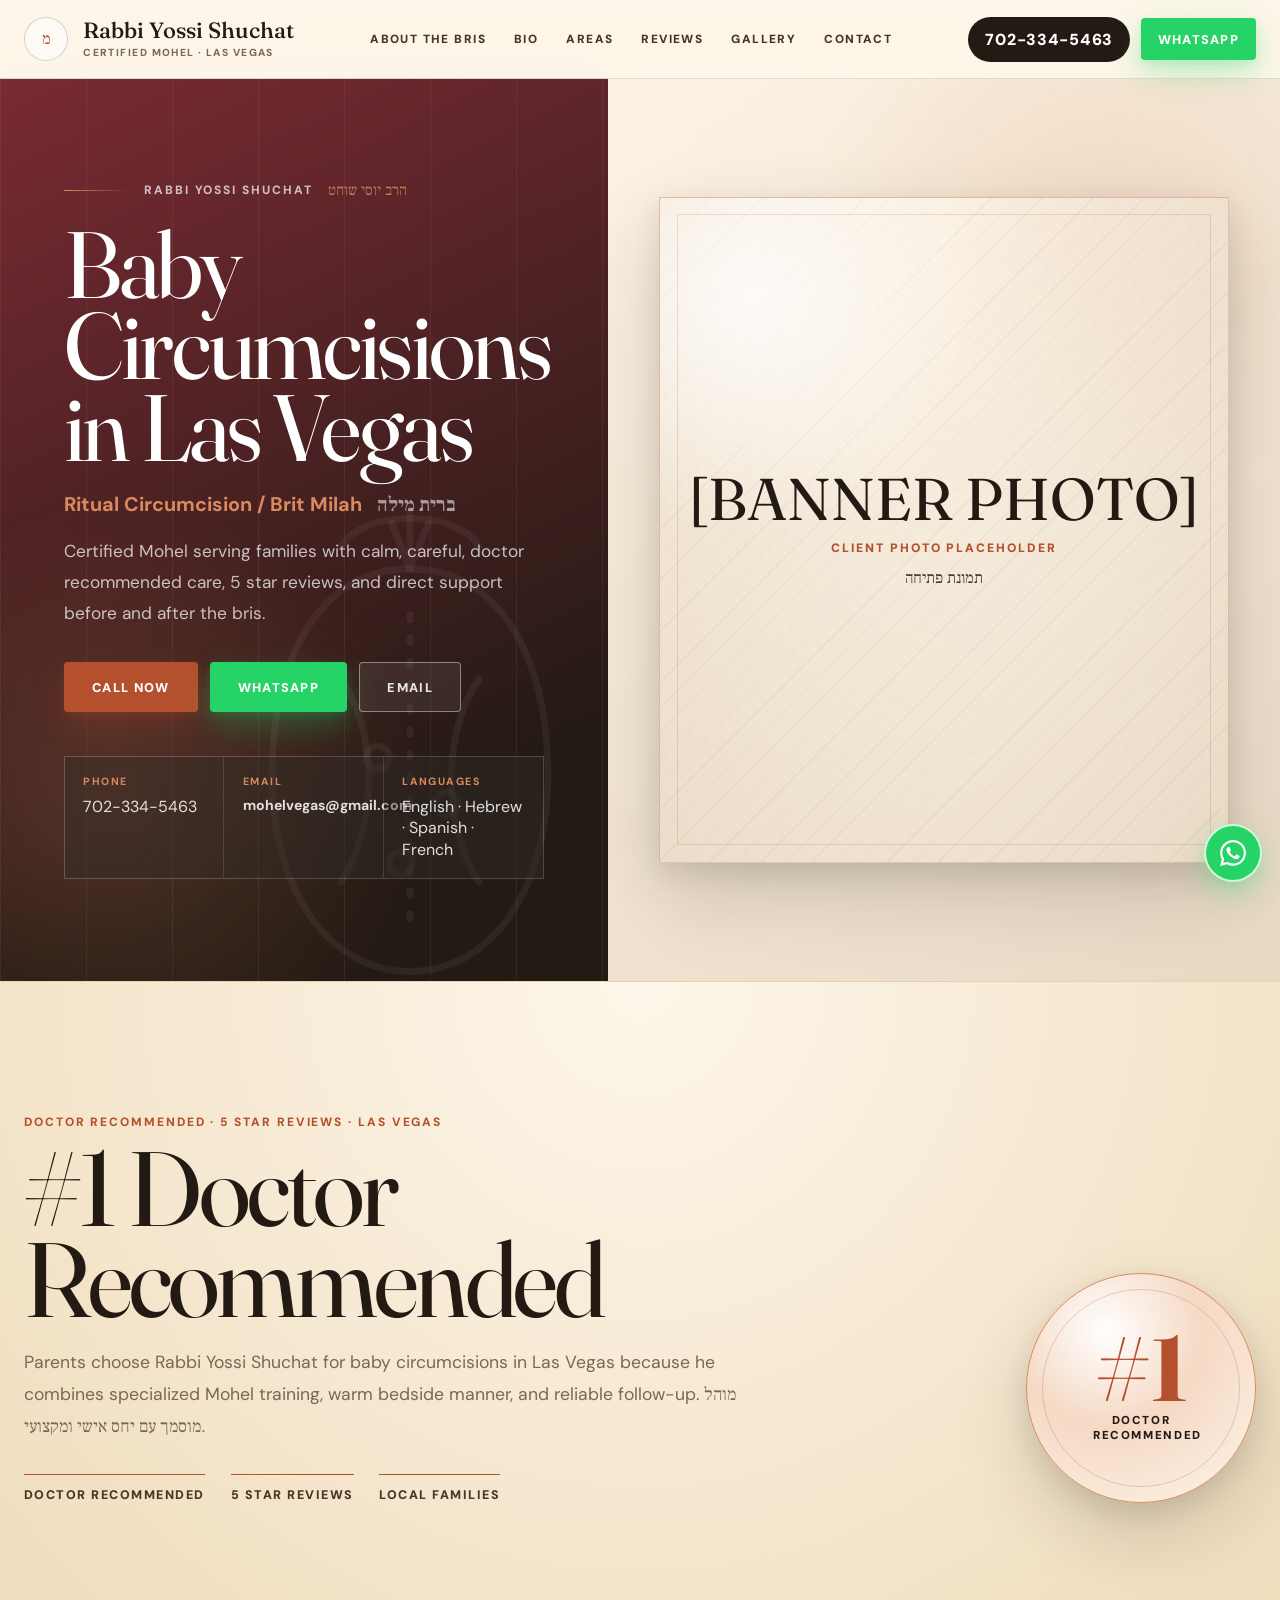
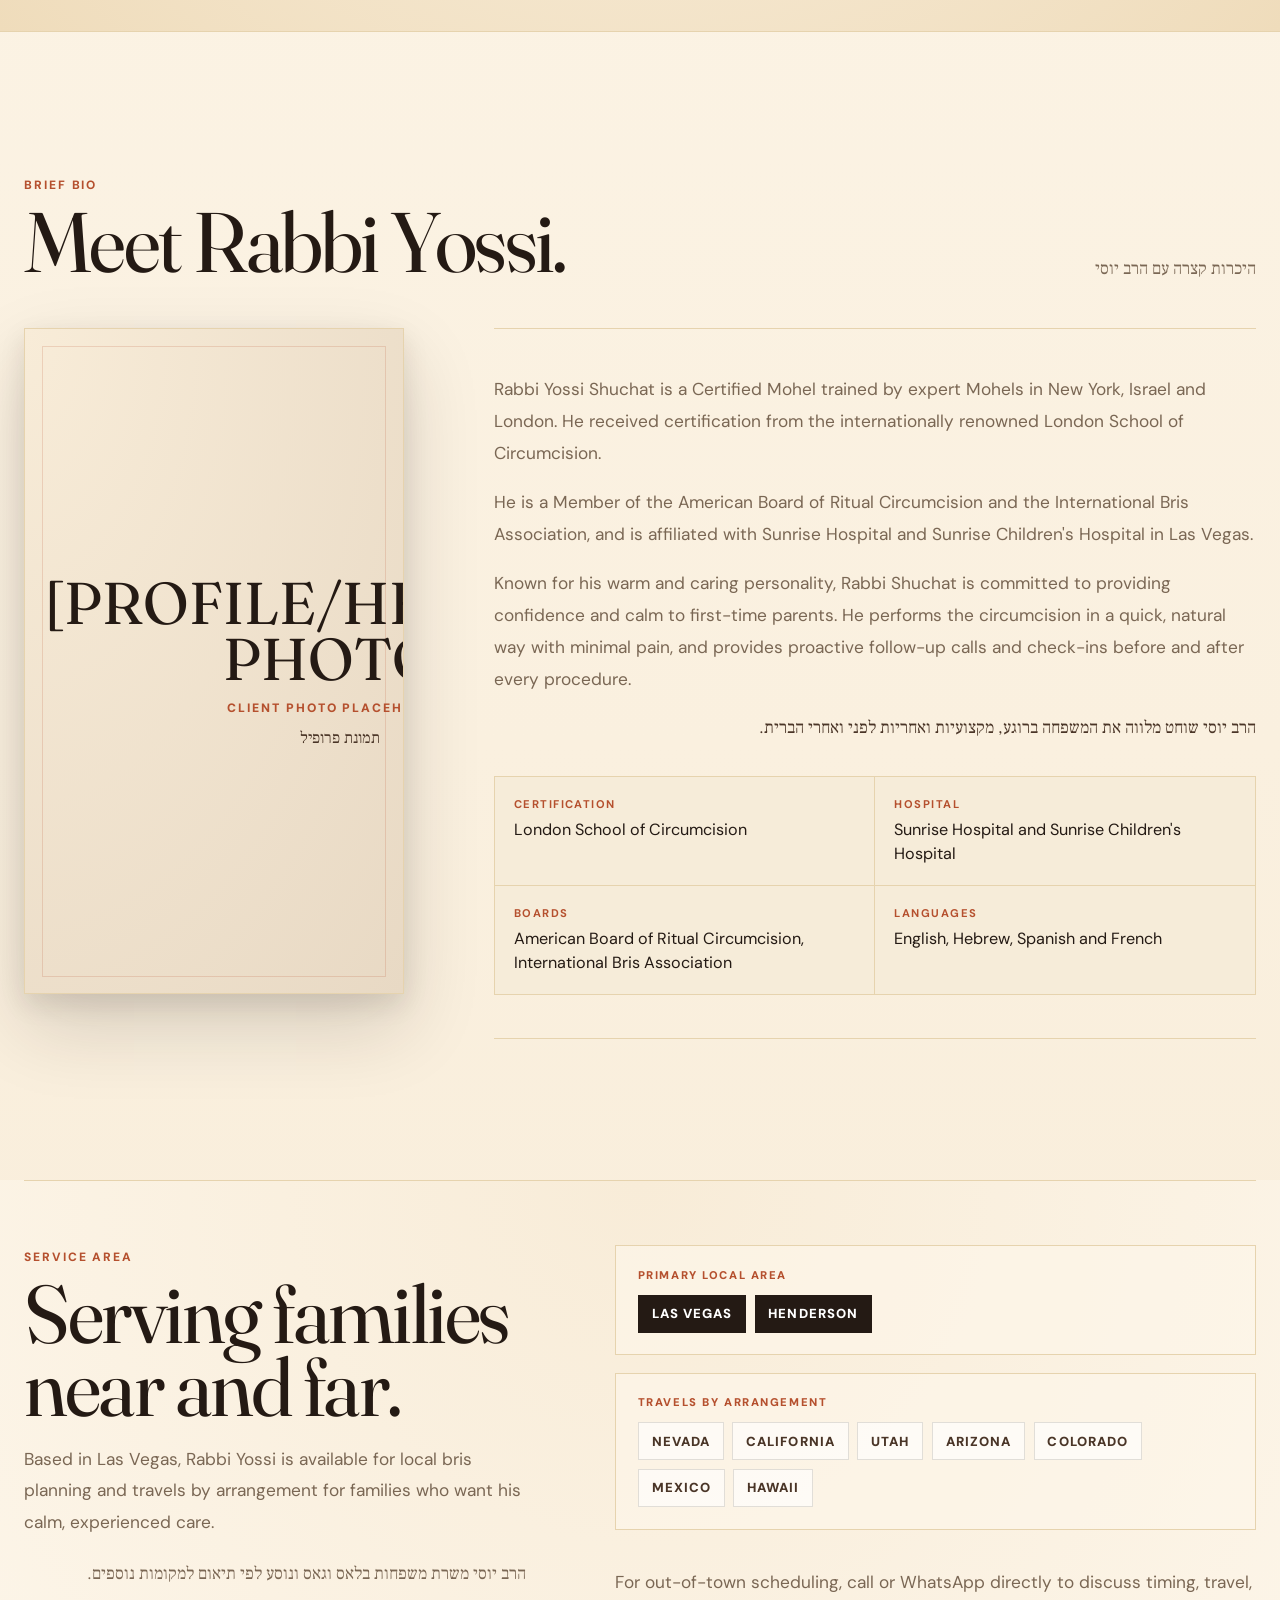
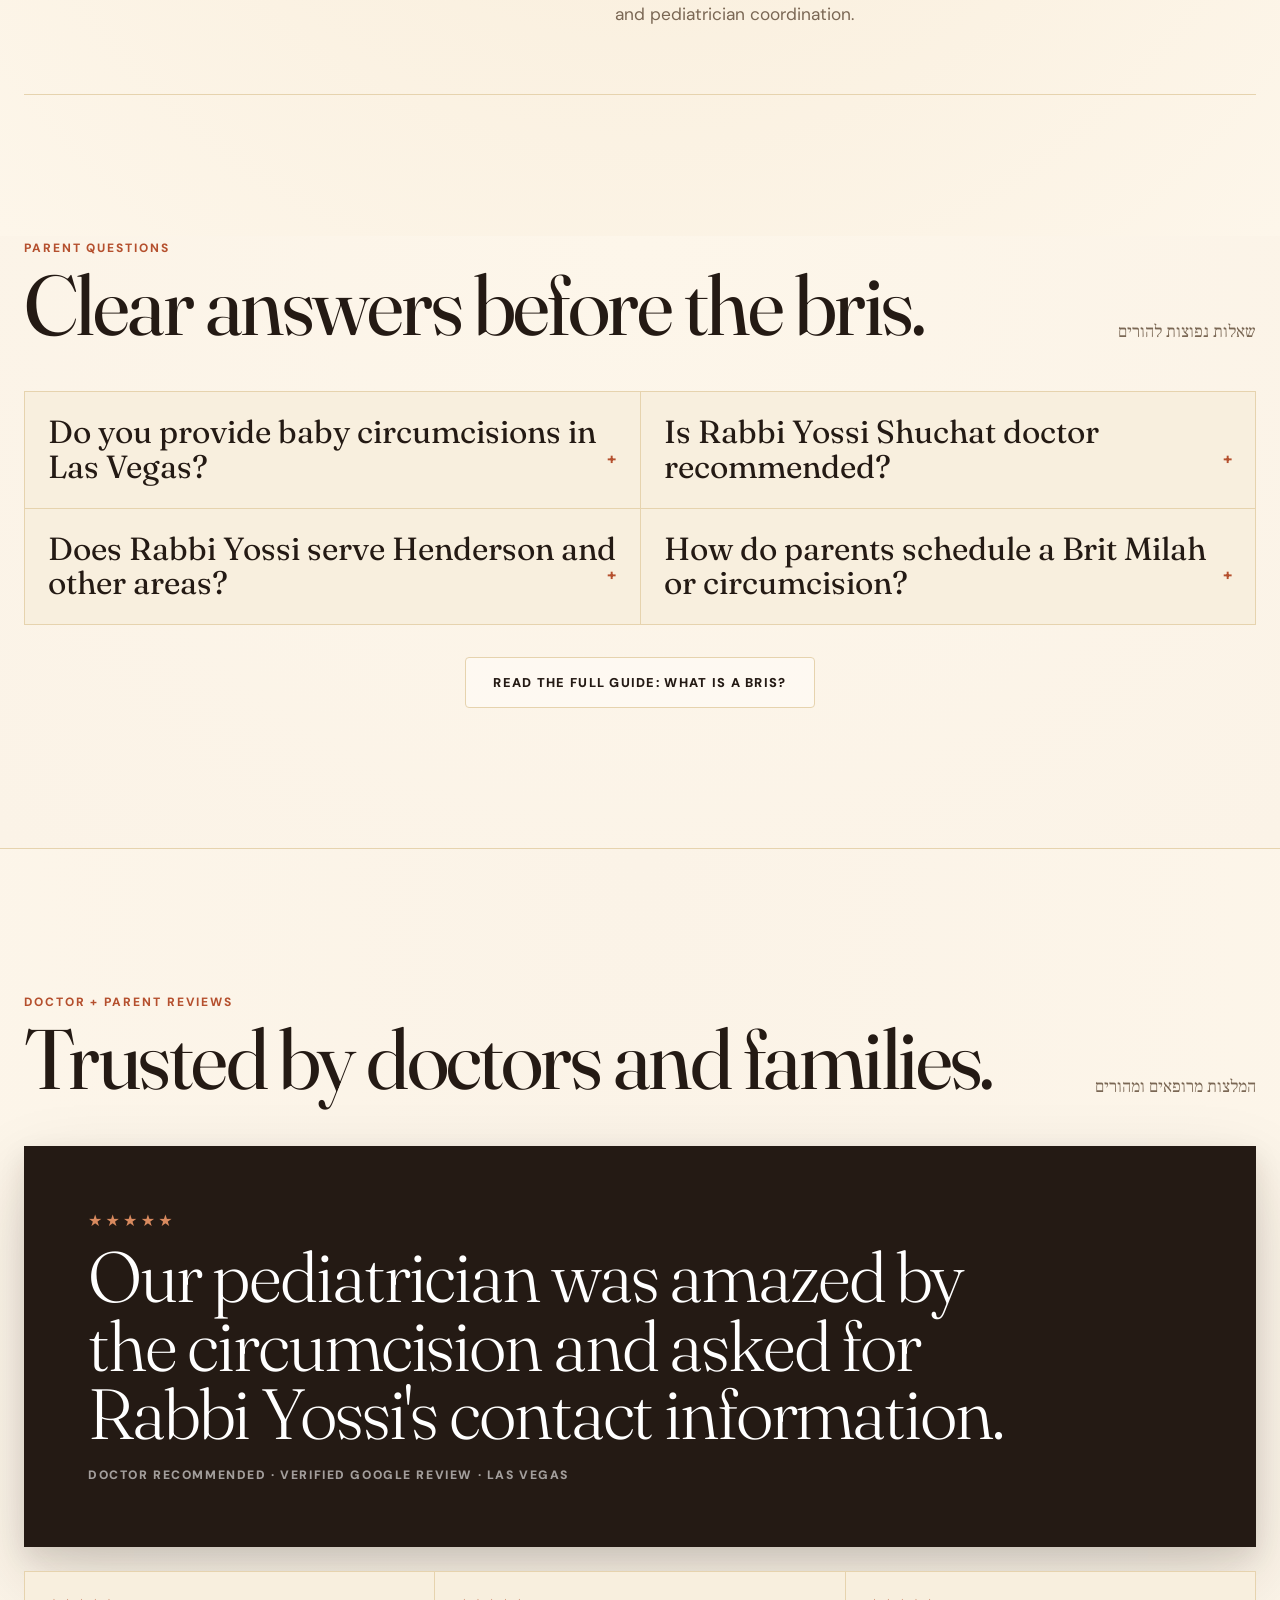
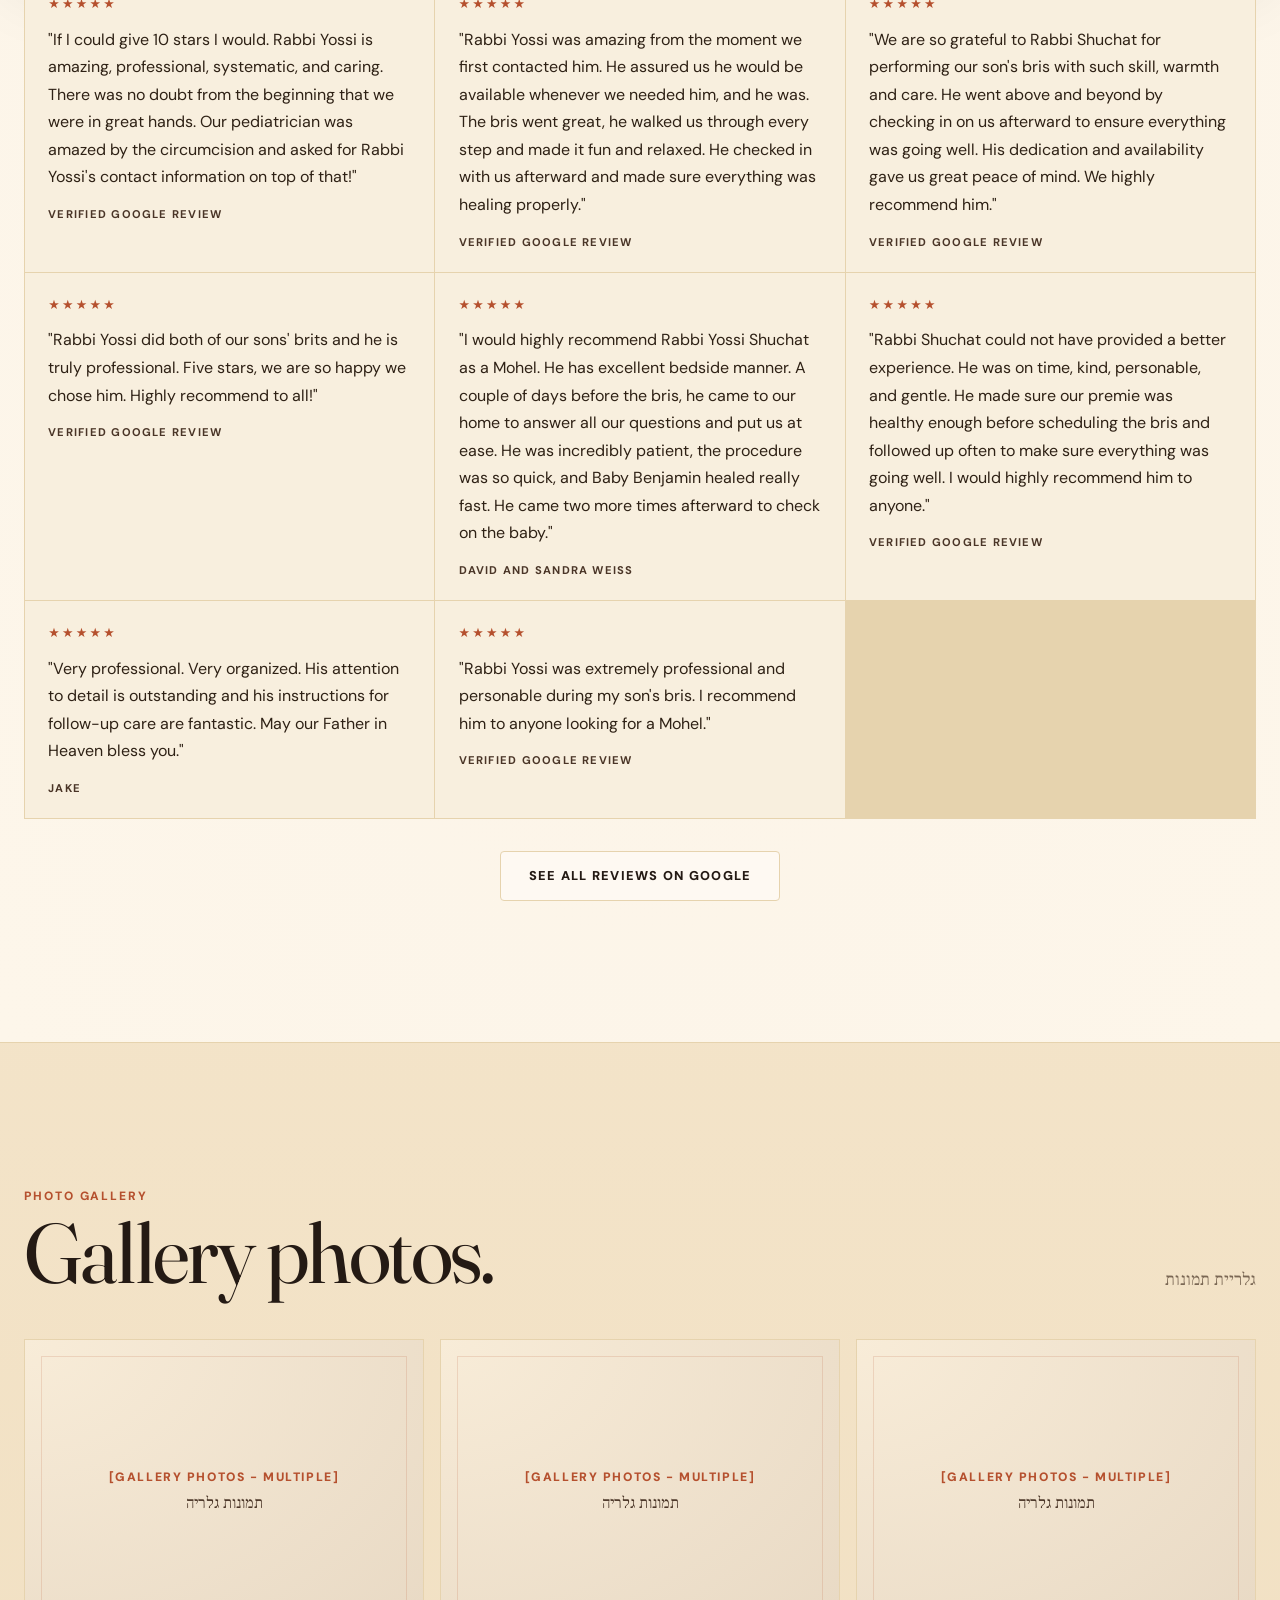
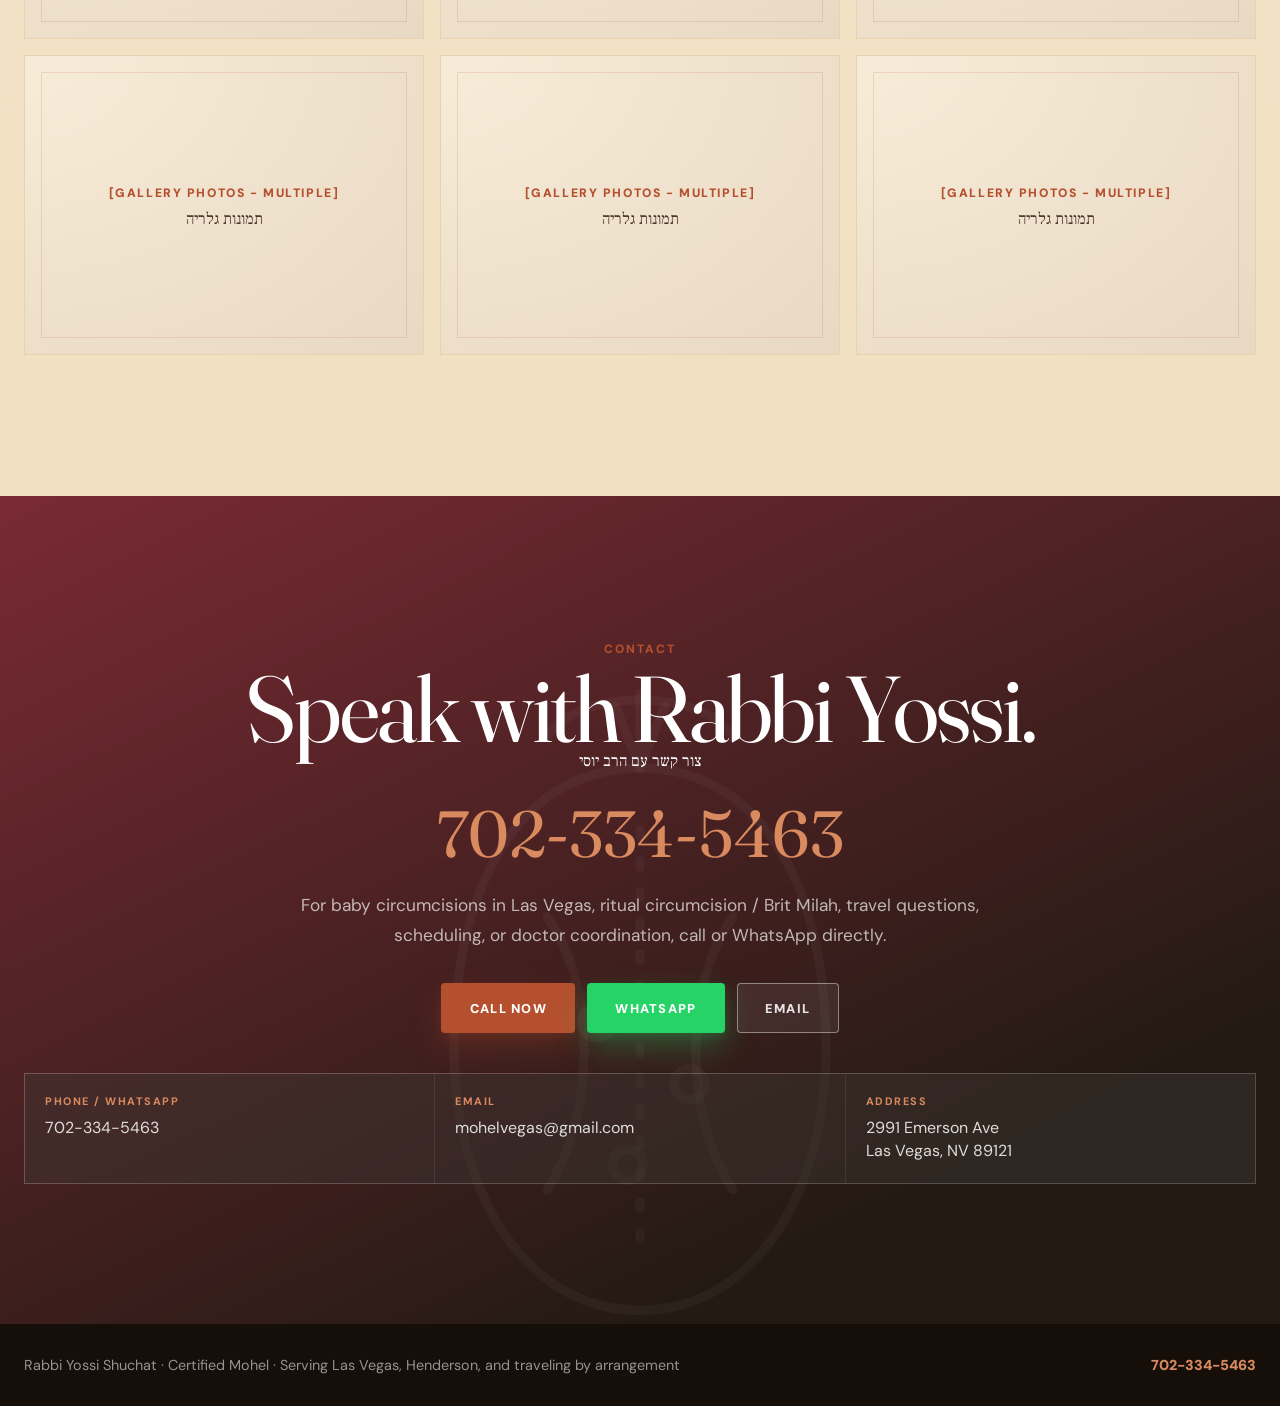
==== commit d2237268: "Replace navy/gold/Cormorant palette with a desert terracotta + wine identity - Swap the cool navy-in" ====
--- a/index.html
+++ b/index.html
@@ -5,7 +5,7 @@
   <meta name="viewport" content="width=device-width, initial-scale=1.0">
   <meta name="description" content="Baby Circumcisions in Las Vegas by Rabbi Yossi Shuchat, Certified Mohel. Doctor recommended Brit Milah care, 5 star reviews, and travel by arrangement.">
   <meta name="robots" content="index, follow, max-image-preview:large">
-  <meta name="theme-color" content="#183047">
+  <meta name="theme-color" content="#241A14">
   <meta property="og:title" content="Baby Circumcisions in Las Vegas | Rabbi Yossi Shuchat">
   <meta property="og:description" content="Doctor recommended baby circumcisions in Las Vegas. Certified Mohel for ritual circumcision / Brit Milah with 5 star reviews and travel by arrangement.">
   <meta property="og:type" content="website">
@@ -22,7 +22,7 @@
   <link rel="icon" href="/mohelvegas/favicon.svg" type="image/svg+xml">
   <link rel="preconnect" href="https://fonts.googleapis.com">
   <link rel="preconnect" href="https://fonts.gstatic.com" crossorigin>
-  <link href="https://fonts.googleapis.com/css2?family=Cormorant+Garamond:ital,wght@0,300;0,400;0,500;0,600;1,300;1,400;1,500;1,600&family=DM+Sans:ital,opsz,wght@0,9..40,300;0,9..40,400;0,9..40,500;0,9..40,600;1,9..40,300;1,9..40,400&family=Frank+Ruhl+Libre:wght@300;400;700&display=swap" rel="stylesheet">
+  <link href="https://fonts.googleapis.com/css2?family=Fraunces:ital,opsz,wght@0,9..144,300;0,9..144,400;0,9..144,500;0,9..144,600;1,9..144,300;1,9..144,400;1,9..144,500;1,9..144,600&family=DM+Sans:ital,opsz,wght@0,9..40,300;0,9..40,400;0,9..40,500;0,9..40,600;1,9..40,300;1,9..40,400&family=Frank+Ruhl+Libre:wght@300;400;700&display=swap" rel="stylesheet">
 
   <script type="application/ld+json">
   {
@@ -99,19 +99,19 @@
 
   <style>
     :root {
-      --ink: #183047;
-      --ink-2: #23465c;
-      --night: #0b1722;
-      --paper: #fffaf2;
-      --paper-2: #f4ead9;
-      --white: #fffdf9;
-      --gold: #a67b2d;
-      --gold-2: #d3b46f;
-      --line: #decfb8;
-      --muted: #6d665e;
-      --body: #1c1a17;
+      --ink: #241A14;
+      --ink-2: #4A3527;
+      --night: #150E09;
+      --paper: #FBF3E7;
+      --paper-2: #F0E2C9;
+      --white: #FDF6EA;
+      --gold: #B5502E;
+      --gold-2: #D98A5F;
+      --line: #E6D3AE;
+      --muted: #7A6754;
+      --body: #241A14;
       --wa: #25d366;
-      --display: "Cormorant Garamond", Georgia, serif;
+      --display: "Fraunces", Georgia, serif;
       --sans: "DM Sans", system-ui, sans-serif;
       --heb: "Frank Ruhl Libre", serif;
       --ease: cubic-bezier(.16,1,.3,1);
@@ -122,10 +122,10 @@
       --radius-lg: 14px;
       --radius-full: 9999px;
 
-      --shadow-sm: 0 1px 2px rgba(24,48,71,.08), 0 2px 6px rgba(24,48,71,.06);
-      --shadow-md: 0 4px 10px rgba(24,48,71,.08), 0 12px 28px rgba(24,48,71,.12);
-      --shadow-lg: 0 10px 24px rgba(24,48,71,.1), 0 32px 72px rgba(24,48,71,.16);
-      --shadow-gold: 0 4px 10px rgba(166,123,45,.14), 0 14px 32px rgba(166,123,45,.24);
+      --shadow-sm: 0 1px 2px rgba(36,26,20,.08), 0 2px 6px rgba(36,26,20,.06);
+      --shadow-md: 0 4px 10px rgba(36,26,20,.08), 0 12px 28px rgba(36,26,20,.12);
+      --shadow-lg: 0 10px 24px rgba(36,26,20,.1), 0 32px 72px rgba(36,26,20,.16);
+      --shadow-gold: 0 4px 10px rgba(181,80,46,.14), 0 14px 32px rgba(181,80,46,.24);
       --shadow-wa: 0 4px 10px rgba(37,211,102,.14), 0 14px 32px rgba(37,211,102,.28);
     }
 
@@ -143,7 +143,7 @@
       margin: 0;
       font-family: var(--sans);
       color: var(--body);
-      background: linear-gradient(180deg, #fffdf8 0%, #fff8ed 45%, #f6ead8 100%);
+      background: linear-gradient(180deg, #FEF8ED 0%, #F8ECD8 45%, #EFDCBB 100%);
       -webkit-font-smoothing: antialiased;
       text-rendering: optimizeLegibility;
       overflow-x: hidden;
@@ -197,8 +197,8 @@
 
     #nav {
       position: fixed; inset: 0 0 auto; z-index: 120;
-      background: rgba(255,253,249,.92);
-      border-bottom: 1px solid rgba(24,48,71,.12);
+      background: rgba(253,246,234,.92);
+      border-bottom: 1px solid rgba(36,26,20,.12);
       backdrop-filter: blur(18px) saturate(1.35);
       -webkit-backdrop-filter: blur(18px) saturate(1.35);
     }
@@ -211,7 +211,7 @@
     .brand-mark {
       width: 44px; height: 44px; border-radius: 50%;
       display: grid; place-items: center; flex: 0 0 auto;
-      border: 1px solid rgba(24,48,71,.18);
+      border: 1px solid rgba(36,26,20,.18);
       font-family: var(--heb); color: var(--gold); background: rgba(255,255,255,.6);
     }
     .brand-name {
@@ -240,7 +240,7 @@
       width: 44px;
       height: 44px;
       padding: 0;
-      border: 1px solid rgba(24,48,71,.18);
+      border: 1px solid rgba(36,26,20,.18);
       border-radius: var(--radius-full);
       background: var(--ink);
       color: #fff;
@@ -266,8 +266,8 @@
       place-items: center;
       padding: 6rem 1.5rem 2rem;
       background:
-        radial-gradient(circle at 24% 18%, rgba(211,180,111,.18), transparent 28%),
-        linear-gradient(154deg, #31576d, #183047 72%);
+        radial-gradient(circle at 24% 18%, rgba(217,138,95,.18), transparent 28%),
+        linear-gradient(154deg, #7A2A34 0%, #241A14 78%);
       color: #fff;
       opacity: 0;
       pointer-events: none;
@@ -357,15 +357,17 @@
       color: #fff;
       background:
         linear-gradient(90deg, rgba(255,255,255,.06) 1px, transparent 1px),
-        radial-gradient(circle at 20% 80%, rgba(211,180,111,.2), transparent 34%),
-        linear-gradient(154deg, #31576d 0%, #183047 72%);
+        radial-gradient(circle at 20% 80%, rgba(217,138,95,.2), transparent 34%),
+        linear-gradient(154deg, #7A2A34 0%, #241A14 78%);
       background-size: 86px 86px, auto, auto;
     }
     .hero-copy::after {
-      content: "ב";
-      position: absolute; right: -1rem; bottom: -3.25rem;
-      font-family: var(--heb); font-size: clamp(13rem, 24vw, 24rem);
-      color: rgba(255,255,255,.035); line-height: 1;
+      content: "";
+      position: absolute; right: -2rem; bottom: -3rem;
+      width: min(46vw, 460px); aspect-ratio: 200 / 240;
+      background-image: url("data:image/svg+xml,%3Csvg xmlns='http://www.w3.org/2000/svg' viewBox='0 0 200 240'%3E%3Cg fill='none' stroke='%23ffffff' stroke-opacity='.05' stroke-width='3' stroke-linecap='round'%3E%3Cpath d='M100 40C60 40 40 80 40 130C40 180 65 215 100 215C135 215 160 180 160 130C160 80 140 40 100 40Z'/%3E%3Cpath d='M100 40L92 20M100 40L100 16M100 40L108 20'/%3E%3Cpath d='M70 30C80 14 120 14 130 30'/%3E%3Cpath d='M100 60L100 200' stroke-dasharray='2 8'/%3E%3Cpath d='M70 88C86 110 86 152 70 176'/%3E%3Cpath d='M130 88C114 110 114 152 130 176'/%3E%3Ccircle cx='86' cy='122' r='5'/%3E%3Ccircle cx='116' cy='142' r='5'/%3E%3Ccircle cx='96' cy='168' r='5'/%3E%3C/g%3E%3C/svg%3E");
+      background-size: contain; background-repeat: no-repeat;
+      pointer-events: none;
     }
     .hero-kicker { position: relative; z-index: 1; display: flex; align-items: center; gap: 1rem; flex-wrap: wrap; }
     .hero-kicker::before { content: ""; width: 64px; height: 1px; background: linear-gradient(90deg, var(--gold-2), transparent); }
@@ -409,7 +411,7 @@
       border: 1px solid rgba(255,255,255,.13);
       background: rgba(255,255,255,.08);
     }
-    .meta-item { padding: 1.1rem 1.15rem; border-right: 1px solid rgba(255,255,255,.13); background: rgba(8,18,28,.36); min-width: 0; }
+    .meta-item { padding: 1.1rem 1.15rem; border-right: 1px solid rgba(255,255,255,.13); background: rgba(21,14,9,.36); min-width: 0; }
     .meta-item:last-child { border-right: 0; }
     .meta-item b { display: block; font-size: .66rem; letter-spacing: .14em; text-transform: uppercase; color: var(--gold-2); }
     .meta-item span { display: block; margin-top: .48rem; font-size: 1rem; line-height: 1.35; color: rgba(255,255,255,.86); overflow-wrap: anywhere; }
@@ -421,8 +423,8 @@
       display: grid; place-items: center;
       padding: clamp(1.25rem, 4vw, 3.2rem);
       background:
-        radial-gradient(circle at 72% 18%, rgba(211,180,111,.18), transparent 32%),
-        linear-gradient(145deg, #fffaf1, #e8f0ef);
+        radial-gradient(circle at 72% 18%, rgba(217,138,95,.18), transparent 32%),
+        linear-gradient(145deg, #FDF3E4, #E8D9C4);
       overflow: hidden;
     }
     .photo-frame {
@@ -431,16 +433,16 @@
       height: min(74svh, 760px);
       min-height: 460px;
       display: grid; place-items: center;
-      border: 1px solid rgba(166,123,45,.28);
+      border: 1px solid rgba(181,80,46,.28);
       box-shadow: var(--shadow-lg);
       background:
         radial-gradient(circle at 16% 15%, rgba(255,255,255,.82), transparent 32%),
-        repeating-linear-gradient(135deg, rgba(24,48,71,.045) 0, rgba(24,48,71,.045) 1px, transparent 1px, transparent 18px),
-        radial-gradient(ellipse at top, rgba(255,253,249,.74), rgba(232,240,239,.56));
+        repeating-linear-gradient(135deg, rgba(36,26,20,.045) 0, rgba(36,26,20,.045) 1px, transparent 1px, transparent 18px),
+        radial-gradient(ellipse at top, rgba(253,246,234,.74), rgba(232,217,196,.56));
       text-align: center;
       overflow: hidden;
     }
-    .photo-frame::before { content: ""; position: absolute; inset: 1.05rem; border: 1px solid rgba(166,123,45,.18); }
+    .photo-frame::before { content: ""; position: absolute; inset: 1.05rem; border: 1px solid rgba(181,80,46,.18); }
     .photo-frame strong {
       position: relative; z-index: 1;
       font-family: var(--display);
@@ -453,7 +455,7 @@
     .photo-frame .heb { position: relative; z-index: 1; margin-top: .75rem; color: var(--ink-2); }
     .photo-frame > div { max-width: calc(100% - 2.5rem); }
 
-    .trust { padding: clamp(5.5rem, 10vw, 9rem) 0; background: radial-gradient(ellipse at top, #fffdf9, #f6ead8); border-block: 1px solid var(--line); }
+    .trust { padding: clamp(5.5rem, 10vw, 9rem) 0; background: radial-gradient(ellipse at top, #FDF6EA, #EFDCBB); border-block: 1px solid var(--line); }
     .trust-grid { display: grid; grid-template-columns: minmax(0, 1fr) 290px; gap: clamp(4rem, 9vw, 9rem); align-items: end; }
     .trust h2 {
       margin: .75rem 0 0;
@@ -474,11 +476,11 @@
       width: 230px; aspect-ratio: 1; border-radius: 50%;
       display: grid; place-items: center; text-align: center;
       border: 1px solid var(--gold-2);
-      background: radial-gradient(circle at 35% 25%, #fff, #fff1d2 42%, #fffdf9);
+      background: radial-gradient(circle at 35% 25%, #fff, #F5D9C4 42%, #FDF6EA);
       box-shadow: var(--shadow-lg);
       position: relative;
     }
-    .seal::before { content: ""; position: absolute; inset: 15px; border: 1px solid rgba(166,123,45,.25); border-radius: 50%; }
+    .seal::before { content: ""; position: absolute; inset: 15px; border: 1px solid rgba(181,80,46,.25); border-radius: 50%; }
     .seal b { display: block; font-family: var(--display); font-size: 5.7rem; line-height: .75; color: var(--gold); font-variant-numeric: tabular-nums; }
     .seal span { display: block; max-width: 12ch; margin-top: .65rem; font-size: .72rem; font-weight: 850; letter-spacing: .14em; text-transform: uppercase; color: var(--ink); }
 
@@ -488,18 +490,18 @@
     .section-head .heb { color: var(--muted); font-size: 1.08rem; }
 
     .bio-layout { display: grid; grid-template-columns: 380px minmax(0, 1fr); gap: clamp(3rem, 7vw, 6.5rem); align-items: start; }
-    .portrait { aspect-ratio: 4 / 5; border: 1px solid var(--line); background: radial-gradient(ellipse at top left, #fff8ed, #e8f0ef); box-shadow: var(--shadow-lg); }
+    .portrait { aspect-ratio: 4 / 5; border: 1px solid var(--line); background: radial-gradient(ellipse at top left, #F8ECD8, #E8D9C4); box-shadow: var(--shadow-lg); }
     .bio-copy { border-top: 1px solid var(--line); border-bottom: 1px solid var(--line); padding: 2.7rem 0; }
     .bio-copy p { margin: 0 0 1.05rem; color: var(--muted); font-size: clamp(1.08rem, 1.18vw, 1.17rem); line-height: 1.86; }
     .bio-copy .heb { color: var(--ink-2); }
     .credentials { display: grid; grid-template-columns: repeat(2, minmax(0, 1fr)); gap: 1px; margin-top: 2rem; background: var(--line); border: 1px solid var(--line); }
-    .credential { padding: 1.2rem; background: rgba(255,253,249,.72); }
+    .credential { padding: 1.2rem; background: rgba(253,246,234,.72); }
     .credential b { display: block; font-size: .7rem; letter-spacing: .13em; text-transform: uppercase; color: var(--gold); }
     .credential span { display: block; margin-top: .48rem; color: var(--ink); line-height: 1.48; font-size: 1.01rem; }
 
     .areas {
       padding-top: 0;
-      background: radial-gradient(ellipse at top, #fff8ed, #fffdf9);
+      background: radial-gradient(ellipse at top, #F8ECD8, #FDF6EA);
     }
     .areas-panel {
       display: grid;
@@ -534,7 +536,7 @@
     .area-group {
       padding: 1.35rem;
       border: 1px solid var(--line);
-      background: rgba(255,253,249,.66);
+      background: rgba(253,246,234,.66);
     }
     .area-group b {
       display: block;
@@ -555,7 +557,7 @@
       align-items: center;
       min-height: 38px;
       padding: .58rem .8rem;
-      border: 1px solid rgba(24,48,71,.13);
+      border: 1px solid rgba(36,26,20,.13);
       background: rgba(255,255,255,.64);
       color: var(--ink-2);
       font-size: .82rem;
@@ -577,7 +579,7 @@
 
     .faq {
       padding-top: 0;
-      background: radial-gradient(ellipse at top, #fffdf9, #fffaf2);
+      background: radial-gradient(ellipse at top, #FDF6EA, #FBF3E7);
     }
     .faq-list {
       display: grid;
@@ -587,7 +589,7 @@
       border: 1px solid var(--line);
     }
     .faq-item {
-      background: rgba(255,253,249,.82);
+      background: rgba(253,246,234,.82);
       padding: 1.45rem;
     }
     .faq-item summary {
@@ -616,33 +618,40 @@
       line-height: 1.72;
     }
 
-    .reviews { background: radial-gradient(ellipse at top, #fffaf2, #fffdf9); border-block: 1px solid var(--line); }
+    .reviews { background: radial-gradient(ellipse at top, #FBF3E7, #FDF6EA); border-block: 1px solid var(--line); }
     .featured-review { padding: clamp(2rem, 5vw, 4rem); background: var(--ink); color: #fff; margin-bottom: 1.5rem; box-shadow: var(--shadow-lg); }
     .featured-review .stars { color: var(--gold-2); letter-spacing: .2em; }
     .featured-review blockquote { margin: .8rem 0 0; max-width: 1040px; font-family: var(--display); font-size: clamp(2.85rem, 5.55vw, 5.95rem); line-height: .96; font-weight: 300; letter-spacing: -.03em; text-wrap: balance; }
     .featured-review cite { display: block; margin-top: 1.2rem; color: rgba(255,255,255,.58); font-style: normal; font-size: .76rem; font-weight: 850; letter-spacing: .13em; text-transform: uppercase; }
     .review-list { display: grid; grid-template-columns: repeat(3, minmax(0, 1fr)); gap: 1px; background: var(--line); border: 1px solid var(--line); }
-    .review { padding: 1.45rem; background: rgba(255,253,249,.82); min-width: 0; }
+    .review { padding: 1.45rem; background: rgba(253,246,234,.82); min-width: 0; }
     .review .stars { color: var(--gold); font-size: .8rem; letter-spacing: .18em; }
-    .review p { margin: .85rem 0 0; color: #3d3933; line-height: 1.72; font-size: 1rem; }
+    .review p { margin: .85rem 0 0; color: #2E2115; line-height: 1.72; font-size: 1rem; }
     .review b { display: block; margin-top: 1rem; color: var(--ink-2); font-size: .7rem; letter-spacing: .11em; text-transform: uppercase; }
     .reviews-cta { text-align: center; margin-top: 2rem; }
 
     .gallery-grid { display: grid; grid-template-columns: repeat(3, minmax(0, 1fr)); gap: 1rem; }
-    .gallery-item { aspect-ratio: 4 / 3; border: 1px solid var(--line); background: radial-gradient(ellipse at top left, #fff8ed, #e8f0ef); display: grid; place-items: center; text-align: center; position: relative; overflow: hidden; }
-    .gallery-item::before { content: ""; position: absolute; inset: 1rem; border: 1px solid rgba(166,123,45,.16); }
+    .gallery-item { aspect-ratio: 4 / 3; border: 1px solid var(--line); background: radial-gradient(ellipse at top left, #F8ECD8, #E8D9C4); display: grid; place-items: center; text-align: center; position: relative; overflow: hidden; }
+    .gallery-item::before { content: ""; position: absolute; inset: 1rem; border: 1px solid rgba(181,80,46,.16); }
     .gallery-item span { position: relative; color: var(--gold); font-size: .76rem; font-weight: 850; letter-spacing: .13em; text-transform: uppercase; }
     .gallery-item .heb { margin-top: .4rem; color: var(--ink-2); }
 
-    .contact { text-align: center; color: #fff; background: linear-gradient(154deg, #31576d, #183047 72%); position: relative; overflow: hidden; }
-    .contact::before { content: "מ"; position: absolute; inset: auto 0 -5rem; font-family: var(--heb); font-size: clamp(16rem, 36vw, 34rem); color: rgba(255,255,255,.025); line-height: .8; }
+    .contact { text-align: center; color: #fff; background: linear-gradient(154deg, #7A2A34 0%, #241A14 78%); position: relative; overflow: hidden; }
+    .contact::before {
+      content: "";
+      position: absolute; left: 50%; bottom: -4rem; transform: translateX(-50%);
+      width: min(50vw, 620px); aspect-ratio: 200 / 240;
+      background-image: url("data:image/svg+xml,%3Csvg xmlns='http://www.w3.org/2000/svg' viewBox='0 0 200 240'%3E%3Cg fill='none' stroke='%23ffffff' stroke-opacity='.035' stroke-width='3' stroke-linecap='round'%3E%3Cpath d='M100 40C60 40 40 80 40 130C40 180 65 215 100 215C135 215 160 180 160 130C160 80 140 40 100 40Z'/%3E%3Cpath d='M100 40L92 20M100 40L100 16M100 40L108 20'/%3E%3Cpath d='M70 30C80 14 120 14 130 30'/%3E%3Cpath d='M100 60L100 200' stroke-dasharray='2 8'/%3E%3Cpath d='M70 88C86 110 86 152 70 176'/%3E%3Cpath d='M130 88C114 110 114 152 130 176'/%3E%3Ccircle cx='86' cy='122' r='5'/%3E%3Ccircle cx='116' cy='142' r='5'/%3E%3Ccircle cx='96' cy='168' r='5'/%3E%3C/g%3E%3C/svg%3E");
+      background-size: contain; background-repeat: no-repeat;
+      pointer-events: none;
+    }
     .contact .container { position: relative; z-index: 1; }
     .contact h2 { margin: .6rem 0 0; font-family: var(--display); font-size: clamp(3.9rem, 7.3vw, 7.4rem); font-weight: 400; line-height: .9; letter-spacing: -.03em; text-wrap: balance; }
     .contact-phone { display: inline-block; margin-top: 1.35rem; font-family: var(--display); font-size: clamp(2.6rem, 5.1vw, 5rem); color: var(--gold-2); }
     .contact p { max-width: 690px; margin: 1rem auto 0; color: rgba(255,255,255,.68); line-height: 1.76; font-size: 1.08rem; }
     .contact-actions { display: flex; justify-content: center; gap: .75rem; flex-wrap: wrap; margin-top: 2rem; }
     .contact-details { display: grid; grid-template-columns: repeat(3, minmax(0, 1fr)); gap: 1px; margin-top: 2.5rem; background: rgba(255,255,255,.12); border: 1px solid rgba(255,255,255,.12); text-align: left; }
-    .contact-detail { padding: 1.25rem; background: rgba(8,18,28,.38); }
+    .contact-detail { padding: 1.25rem; background: rgba(21,14,9,.38); }
     .contact-detail b { display: block; font-size: .68rem; letter-spacing: .14em; text-transform: uppercase; color: var(--gold-2); }
     .contact-detail span { display: block; margin-top: .5rem; color: rgba(255,255,255,.84); line-height: 1.45; overflow-wrap: anywhere; }
 
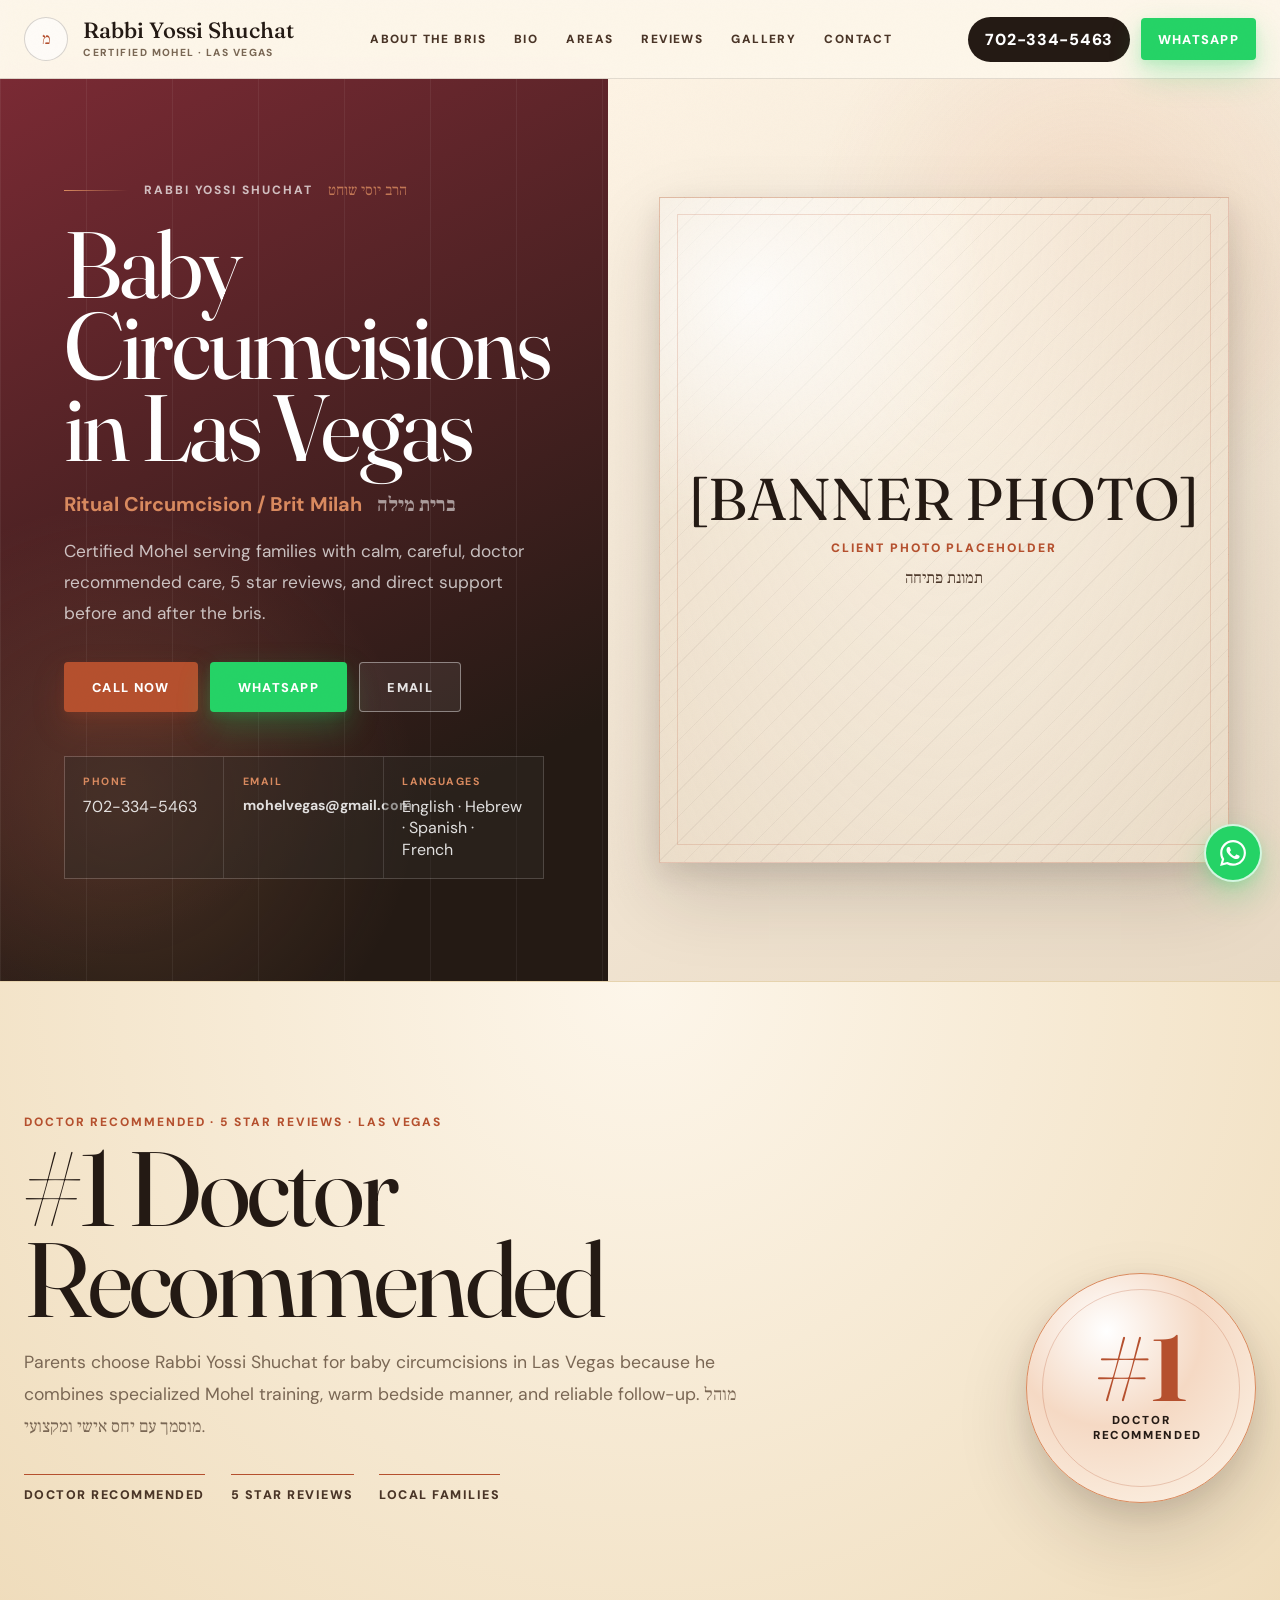
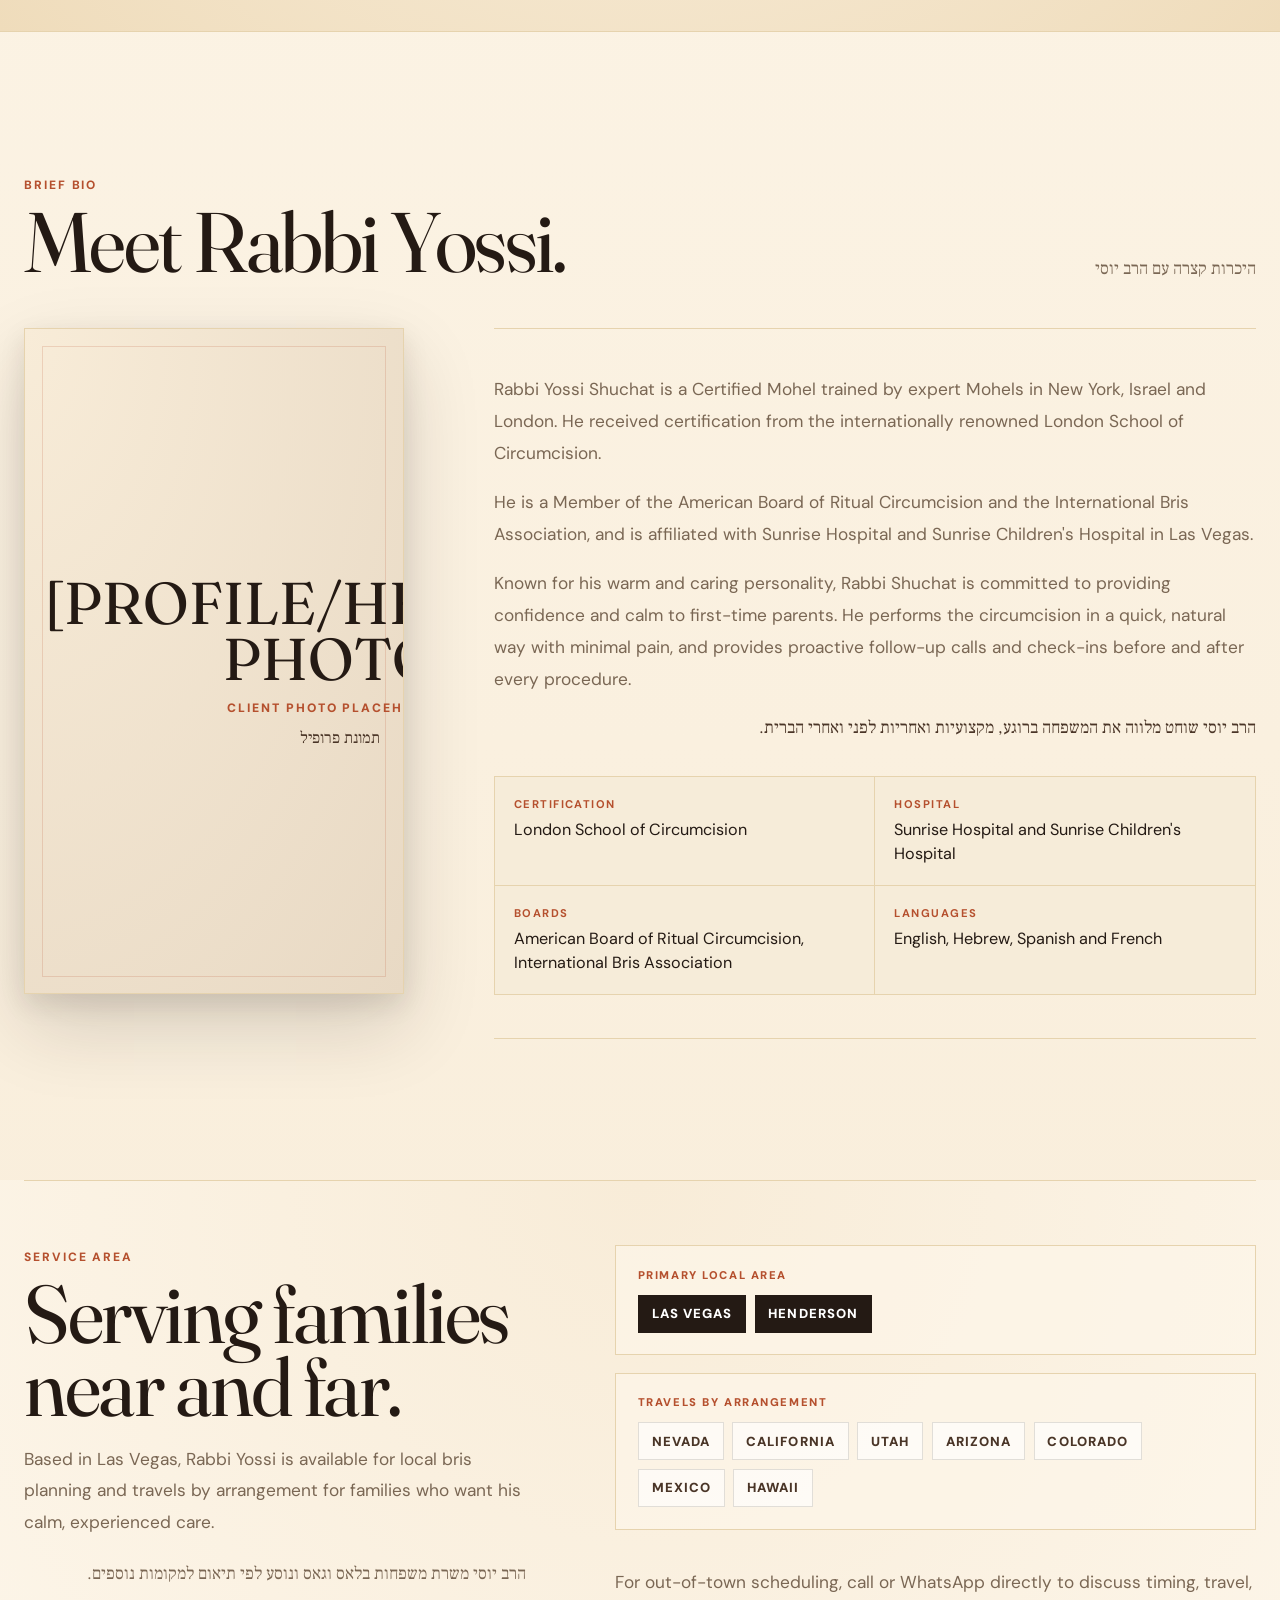
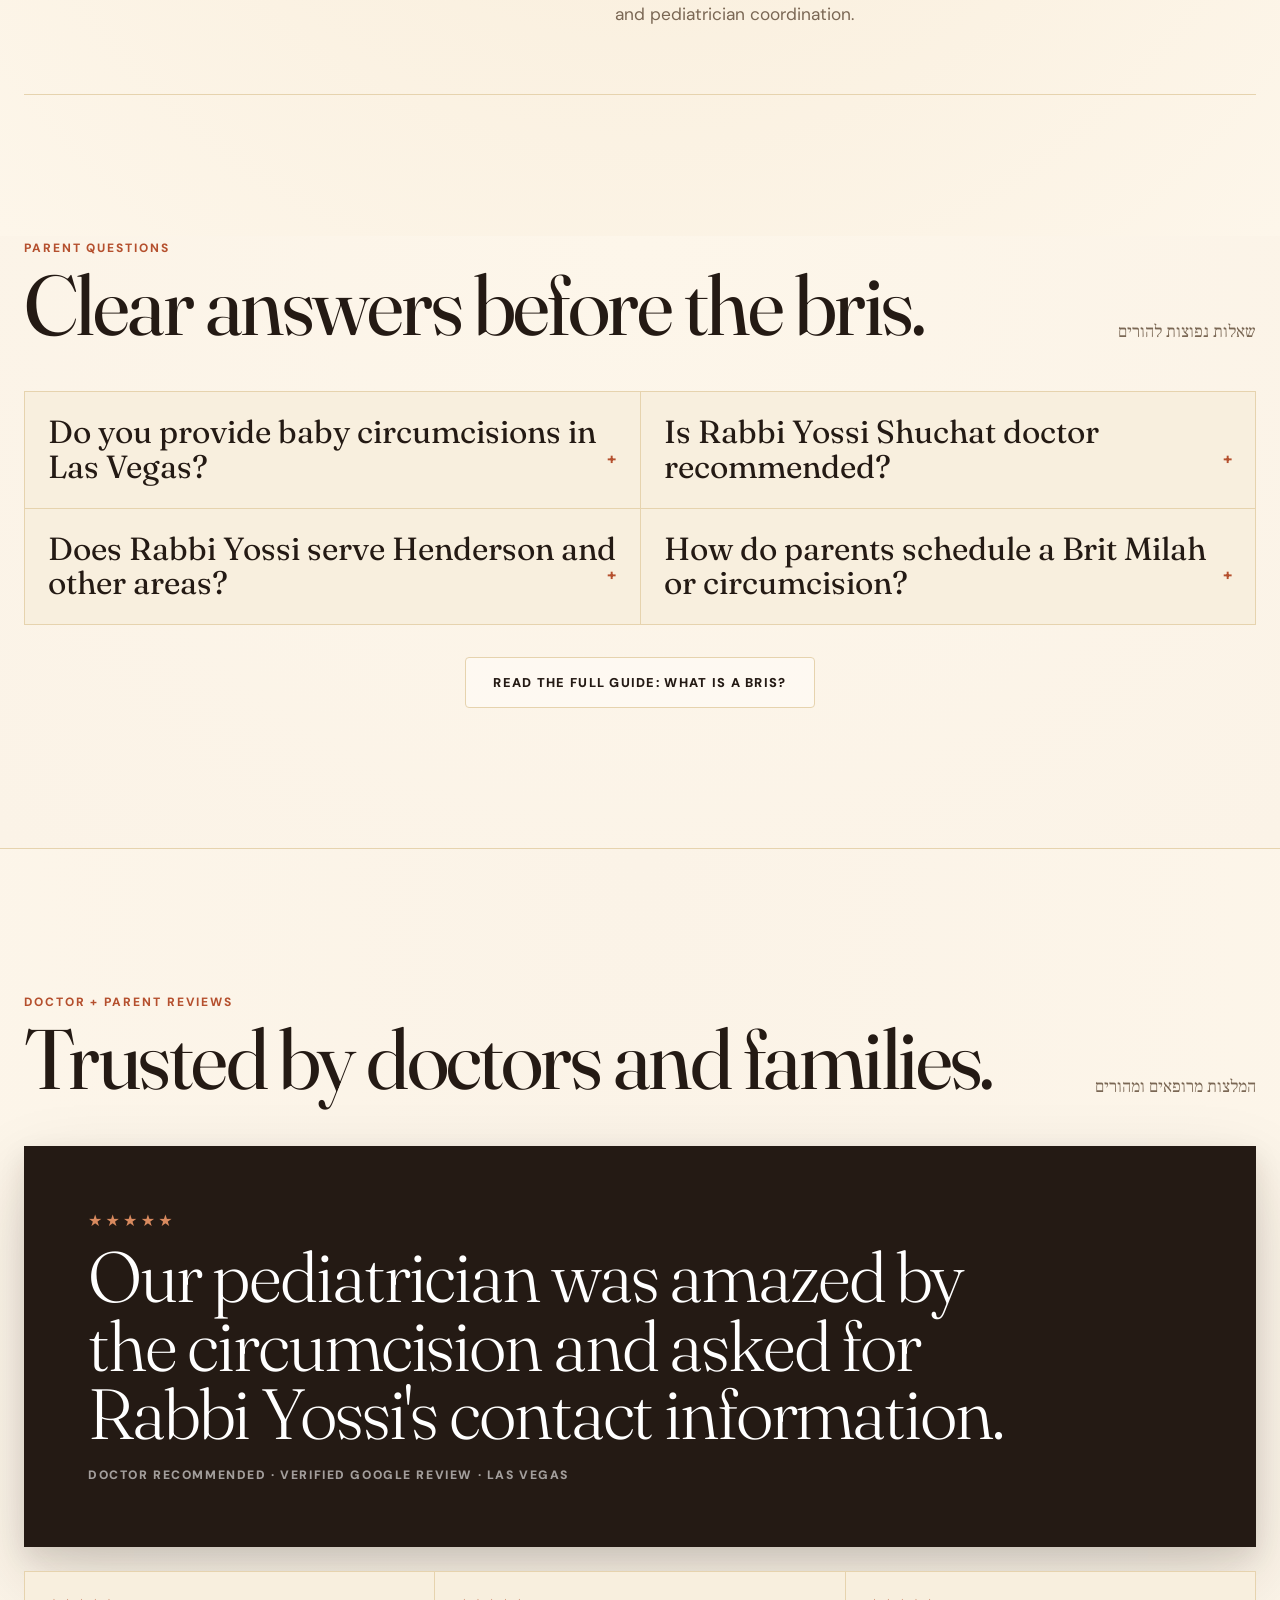
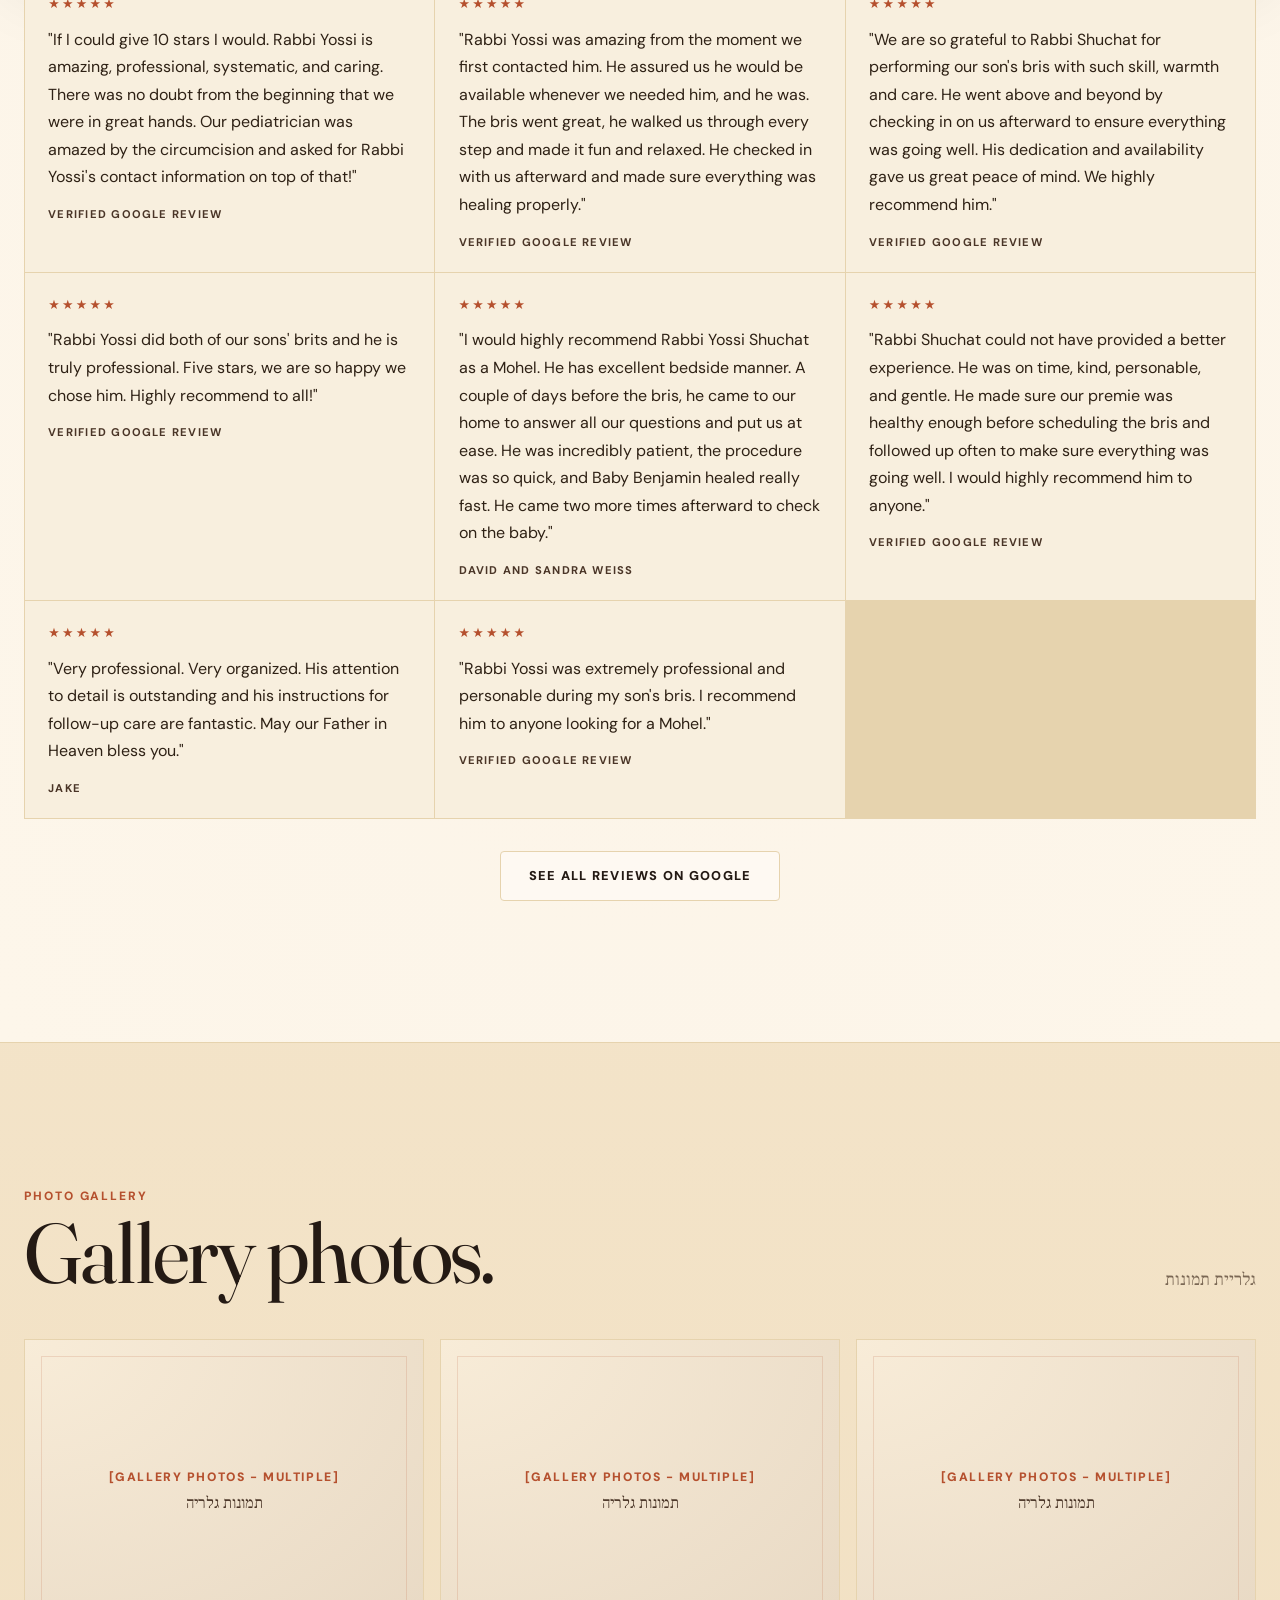
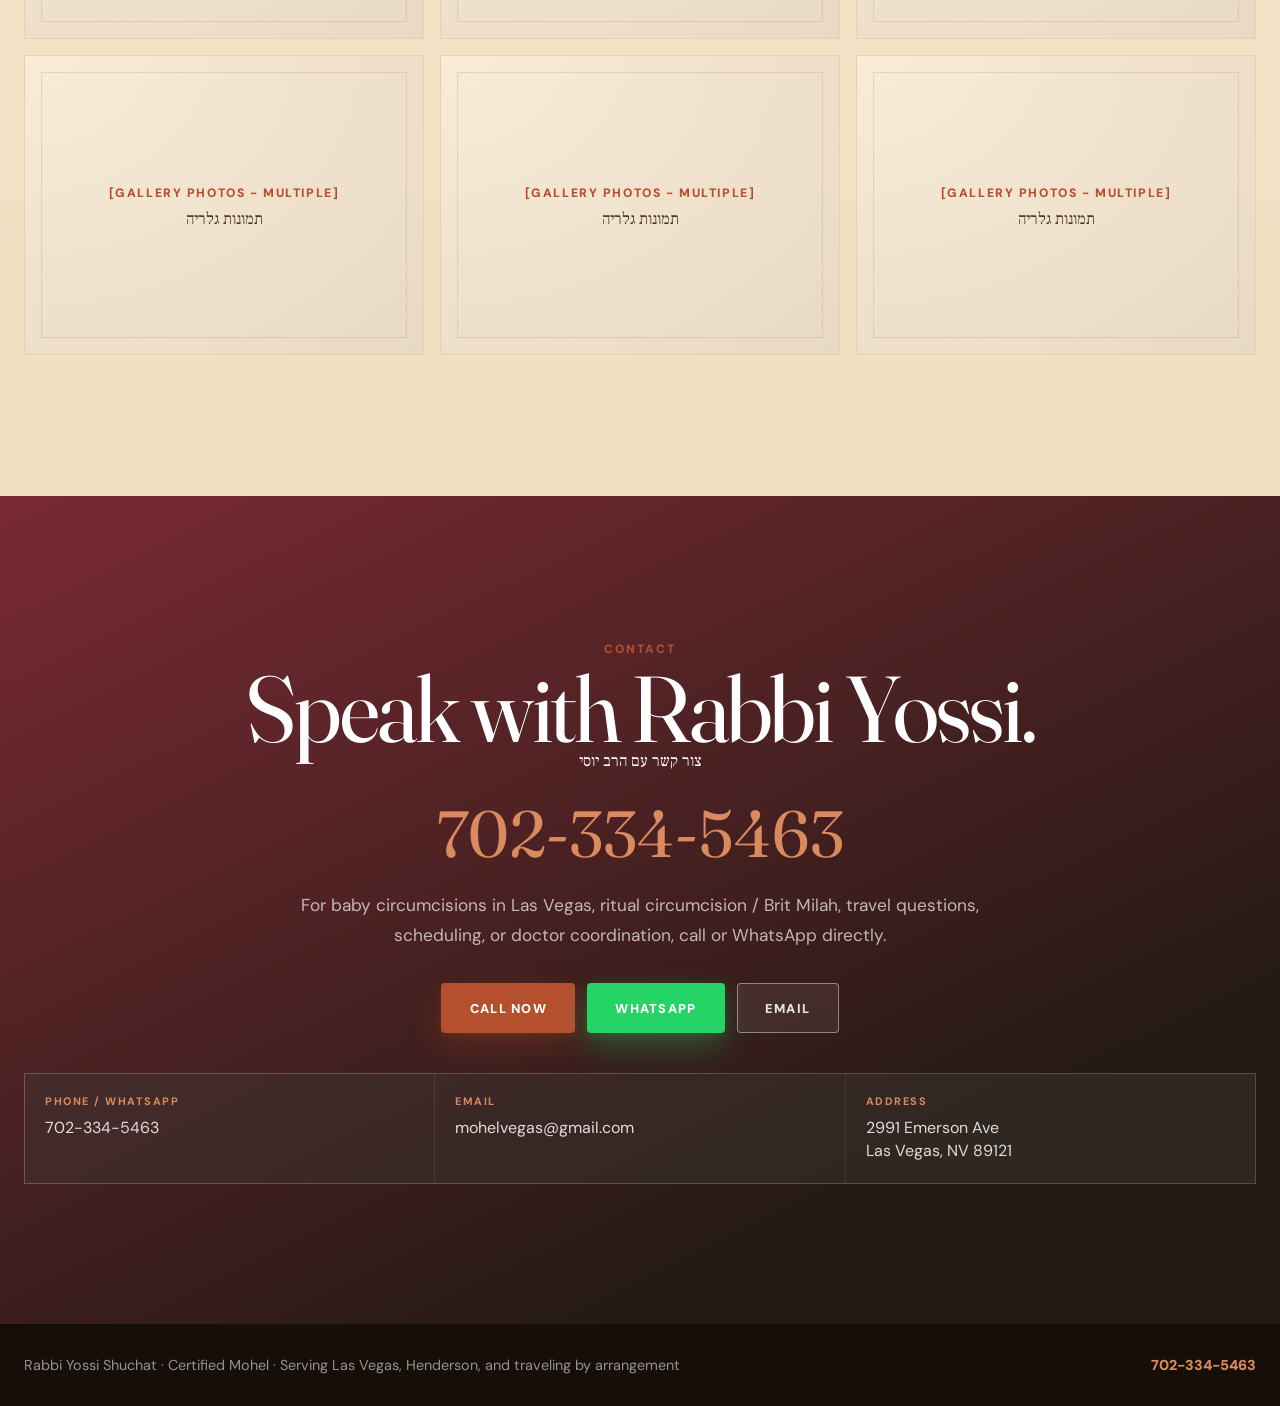
==== commit 1dd568ed: "Remove the pomegranate line-art motif It wasn't reading as a recognizable pomegranate at the size/op" ====
--- a/index.html
+++ b/index.html
@@ -361,14 +361,6 @@
         linear-gradient(154deg, #7A2A34 0%, #241A14 78%);
       background-size: 86px 86px, auto, auto;
     }
-    .hero-copy::after {
-      content: "";
-      position: absolute; right: -2rem; bottom: -3rem;
-      width: min(46vw, 460px); aspect-ratio: 200 / 240;
-      background-image: url("data:image/svg+xml,%3Csvg xmlns='http://www.w3.org/2000/svg' viewBox='0 0 200 240'%3E%3Cg fill='none' stroke='%23ffffff' stroke-opacity='.05' stroke-width='3' stroke-linecap='round'%3E%3Cpath d='M100 40C60 40 40 80 40 130C40 180 65 215 100 215C135 215 160 180 160 130C160 80 140 40 100 40Z'/%3E%3Cpath d='M100 40L92 20M100 40L100 16M100 40L108 20'/%3E%3Cpath d='M70 30C80 14 120 14 130 30'/%3E%3Cpath d='M100 60L100 200' stroke-dasharray='2 8'/%3E%3Cpath d='M70 88C86 110 86 152 70 176'/%3E%3Cpath d='M130 88C114 110 114 152 130 176'/%3E%3Ccircle cx='86' cy='122' r='5'/%3E%3Ccircle cx='116' cy='142' r='5'/%3E%3Ccircle cx='96' cy='168' r='5'/%3E%3C/g%3E%3C/svg%3E");
-      background-size: contain; background-repeat: no-repeat;
-      pointer-events: none;
-    }
     .hero-kicker { position: relative; z-index: 1; display: flex; align-items: center; gap: 1rem; flex-wrap: wrap; }
     .hero-kicker::before { content: ""; width: 64px; height: 1px; background: linear-gradient(90deg, var(--gold-2), transparent); }
     .hero-kicker .eyebrow { color: rgba(255,255,255,.7); }
@@ -637,14 +629,6 @@
     .gallery-item .heb { margin-top: .4rem; color: var(--ink-2); }
 
     .contact { text-align: center; color: #fff; background: linear-gradient(154deg, #7A2A34 0%, #241A14 78%); position: relative; overflow: hidden; }
-    .contact::before {
-      content: "";
-      position: absolute; left: 50%; bottom: -4rem; transform: translateX(-50%);
-      width: min(50vw, 620px); aspect-ratio: 200 / 240;
-      background-image: url("data:image/svg+xml,%3Csvg xmlns='http://www.w3.org/2000/svg' viewBox='0 0 200 240'%3E%3Cg fill='none' stroke='%23ffffff' stroke-opacity='.035' stroke-width='3' stroke-linecap='round'%3E%3Cpath d='M100 40C60 40 40 80 40 130C40 180 65 215 100 215C135 215 160 180 160 130C160 80 140 40 100 40Z'/%3E%3Cpath d='M100 40L92 20M100 40L100 16M100 40L108 20'/%3E%3Cpath d='M70 30C80 14 120 14 130 30'/%3E%3Cpath d='M100 60L100 200' stroke-dasharray='2 8'/%3E%3Cpath d='M70 88C86 110 86 152 70 176'/%3E%3Cpath d='M130 88C114 110 114 152 130 176'/%3E%3Ccircle cx='86' cy='122' r='5'/%3E%3Ccircle cx='116' cy='142' r='5'/%3E%3Ccircle cx='96' cy='168' r='5'/%3E%3C/g%3E%3C/svg%3E");
-      background-size: contain; background-repeat: no-repeat;
-      pointer-events: none;
-    }
     .contact .container { position: relative; z-index: 1; }
     .contact h2 { margin: .6rem 0 0; font-family: var(--display); font-size: clamp(3.9rem, 7.3vw, 7.4rem); font-weight: 400; line-height: .9; letter-spacing: -.03em; text-wrap: balance; }
     .contact-phone { display: inline-block; margin-top: 1.35rem; font-family: var(--display); font-size: clamp(2.6rem, 5.1vw, 5rem); color: var(--gold-2); }
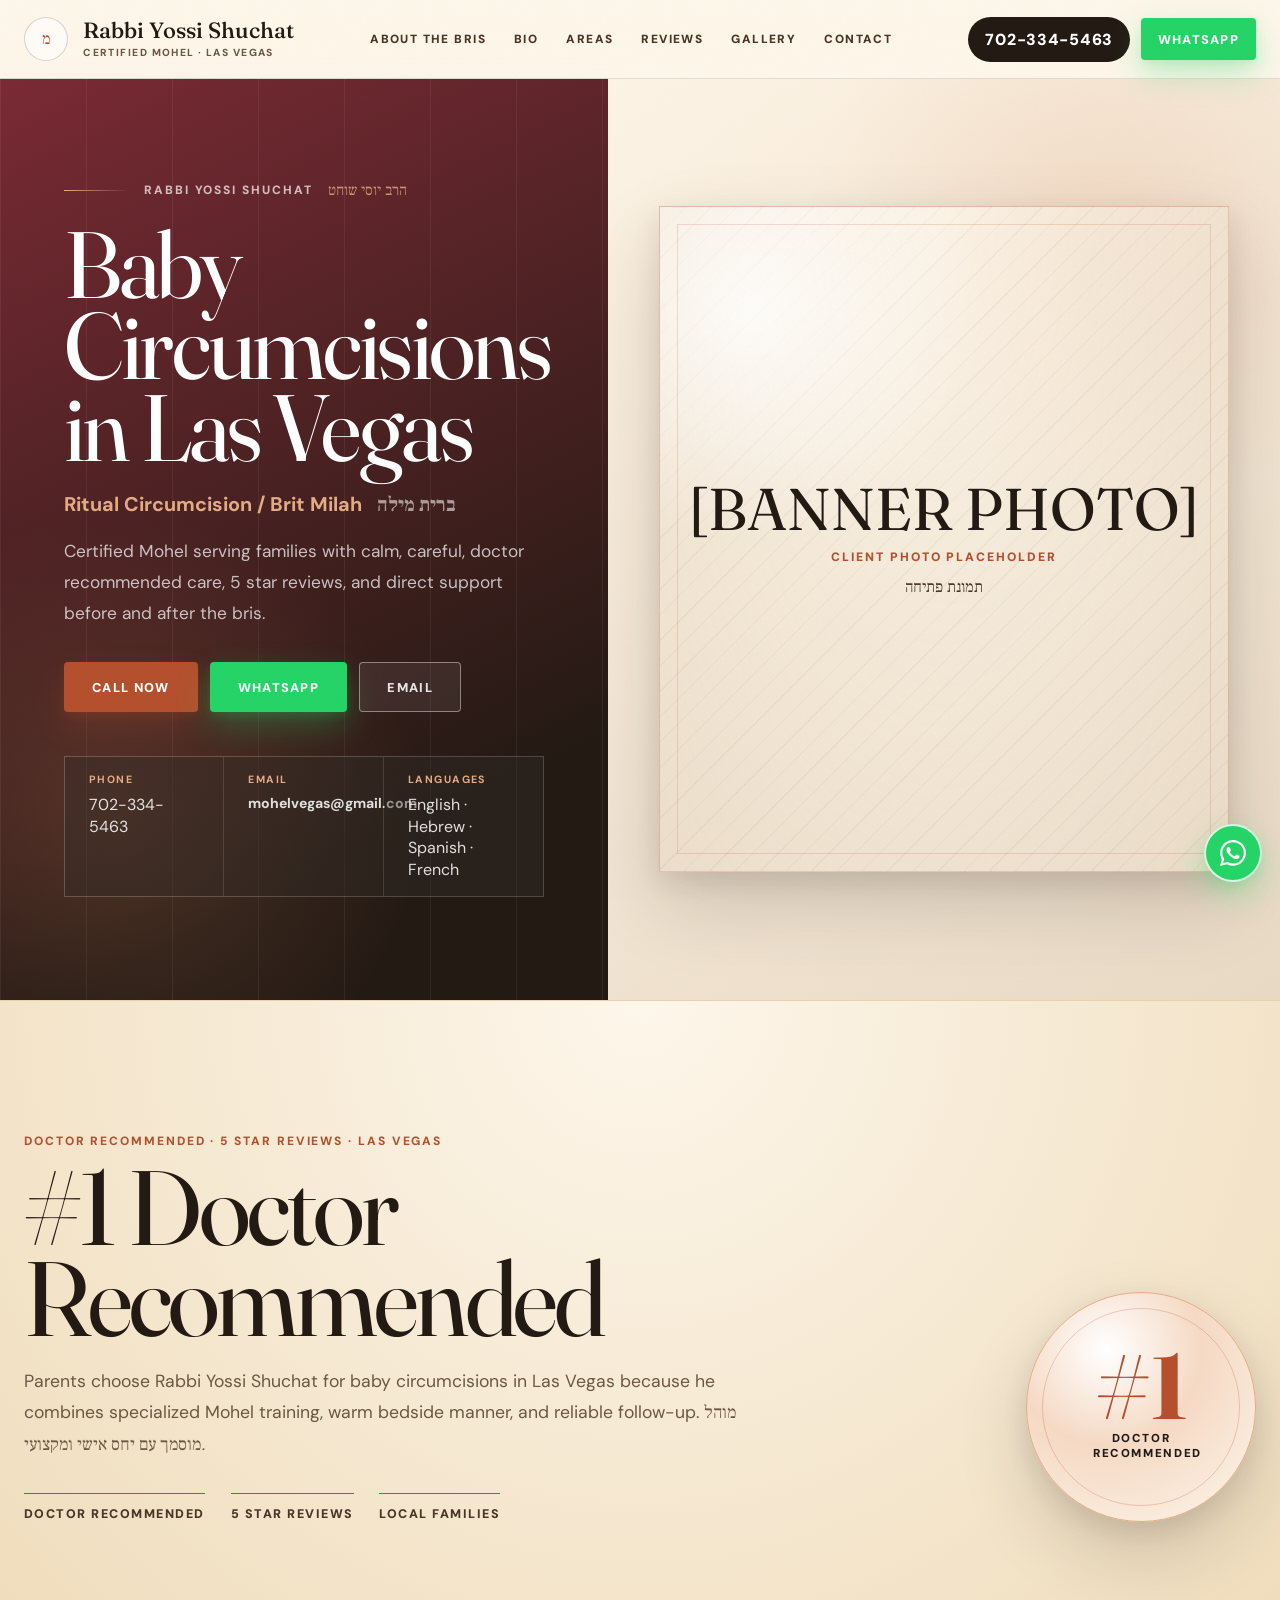
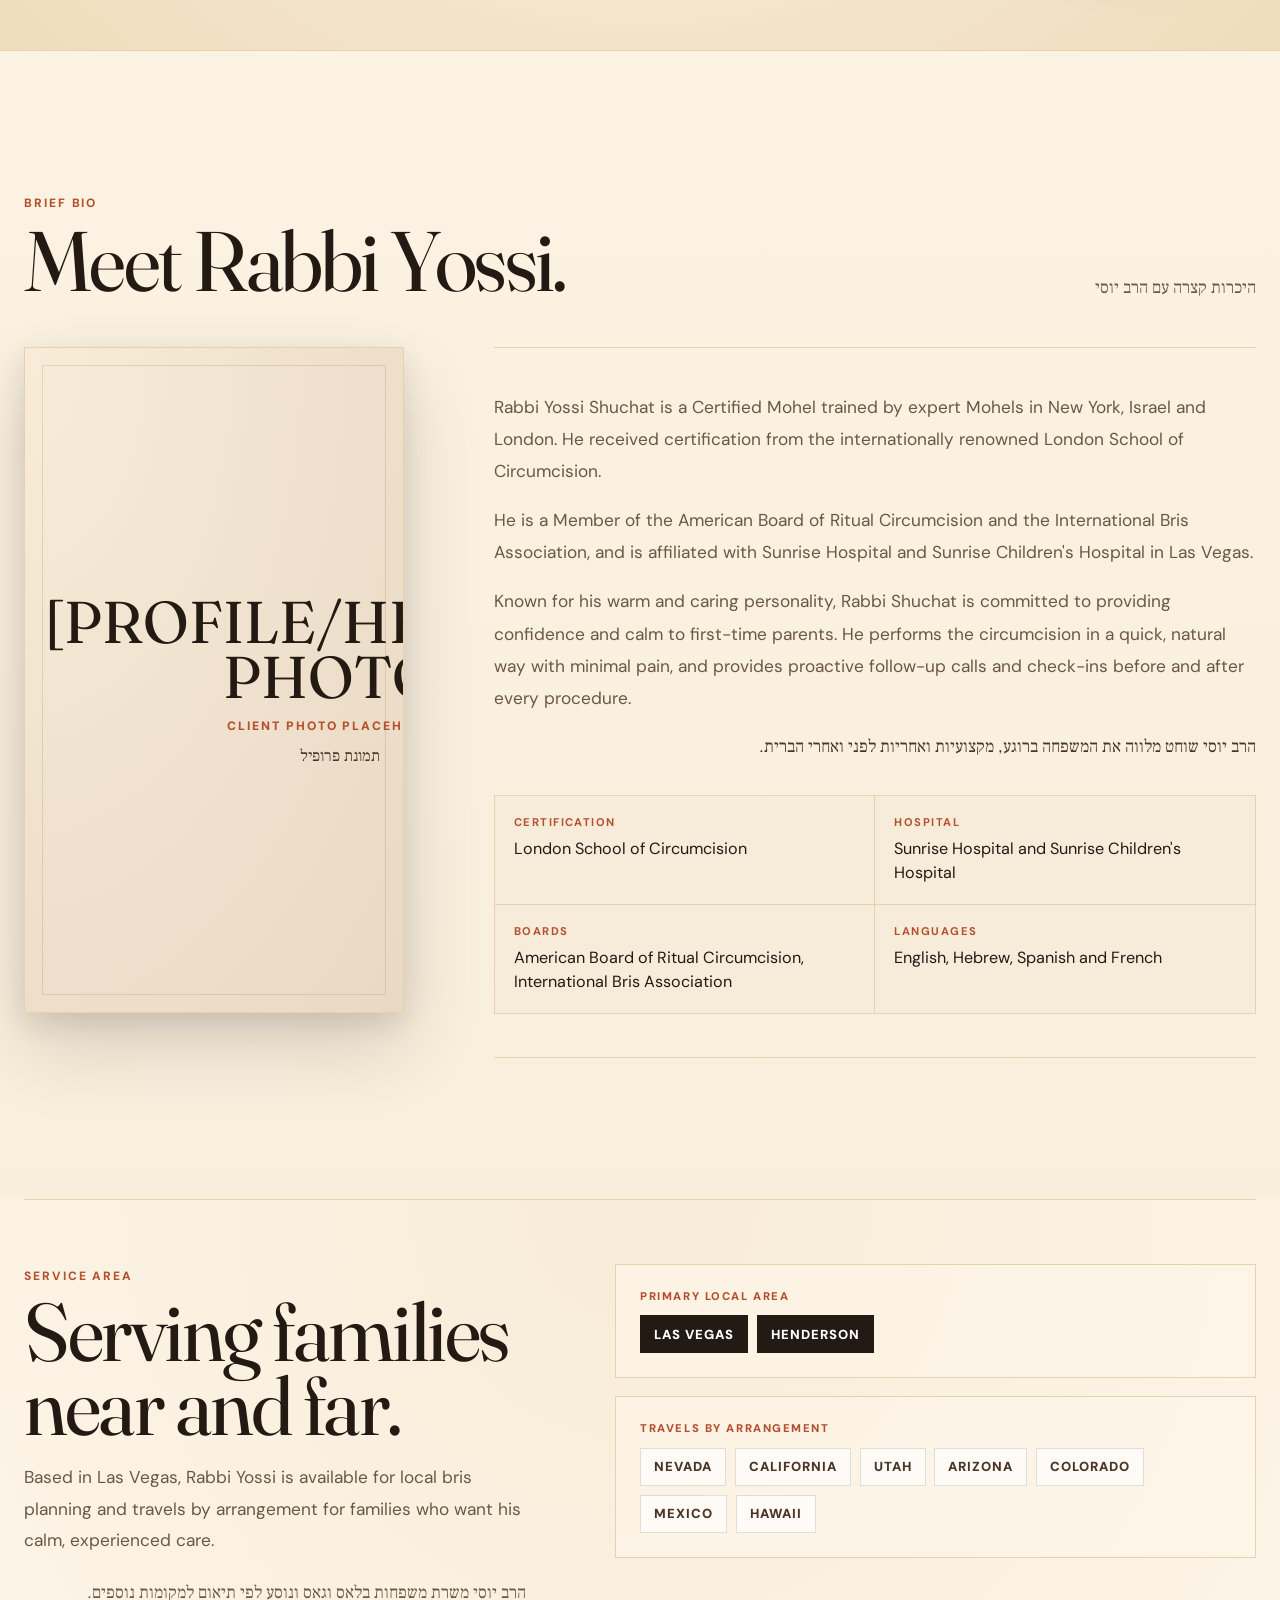
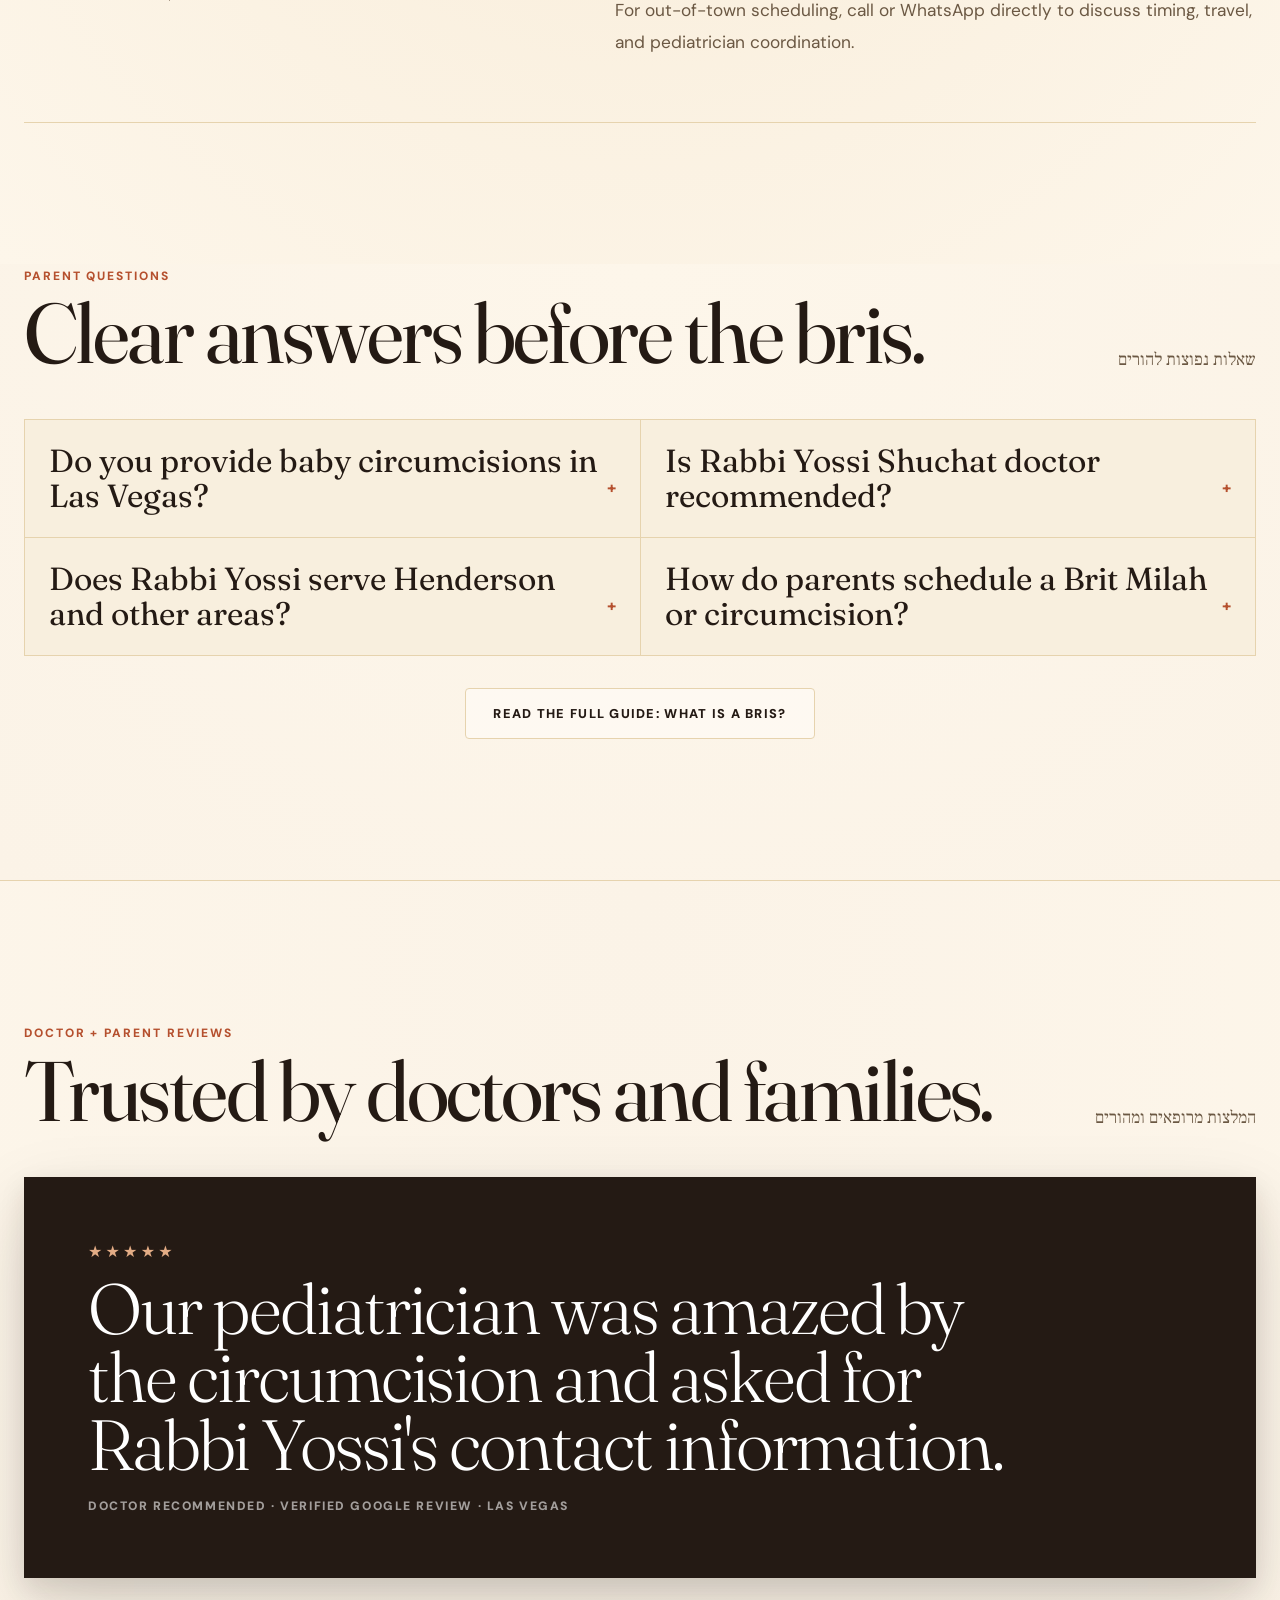
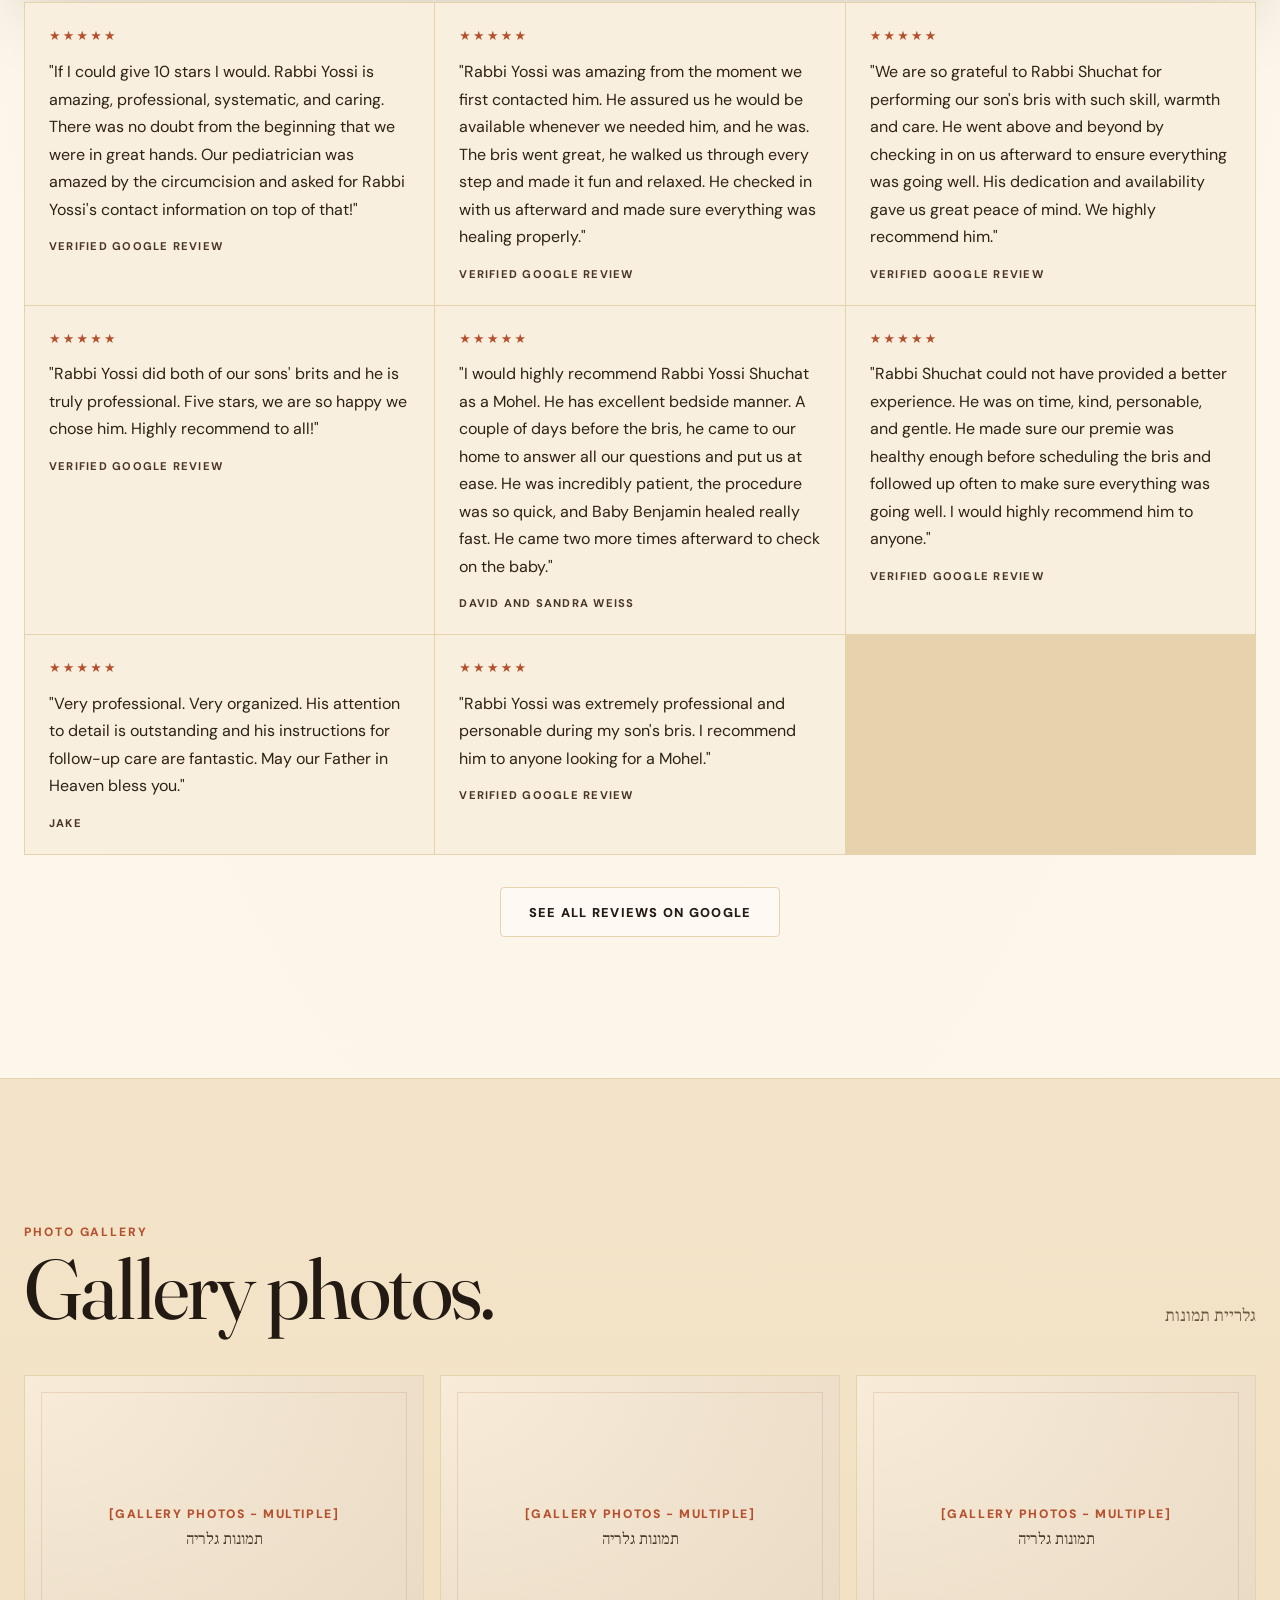
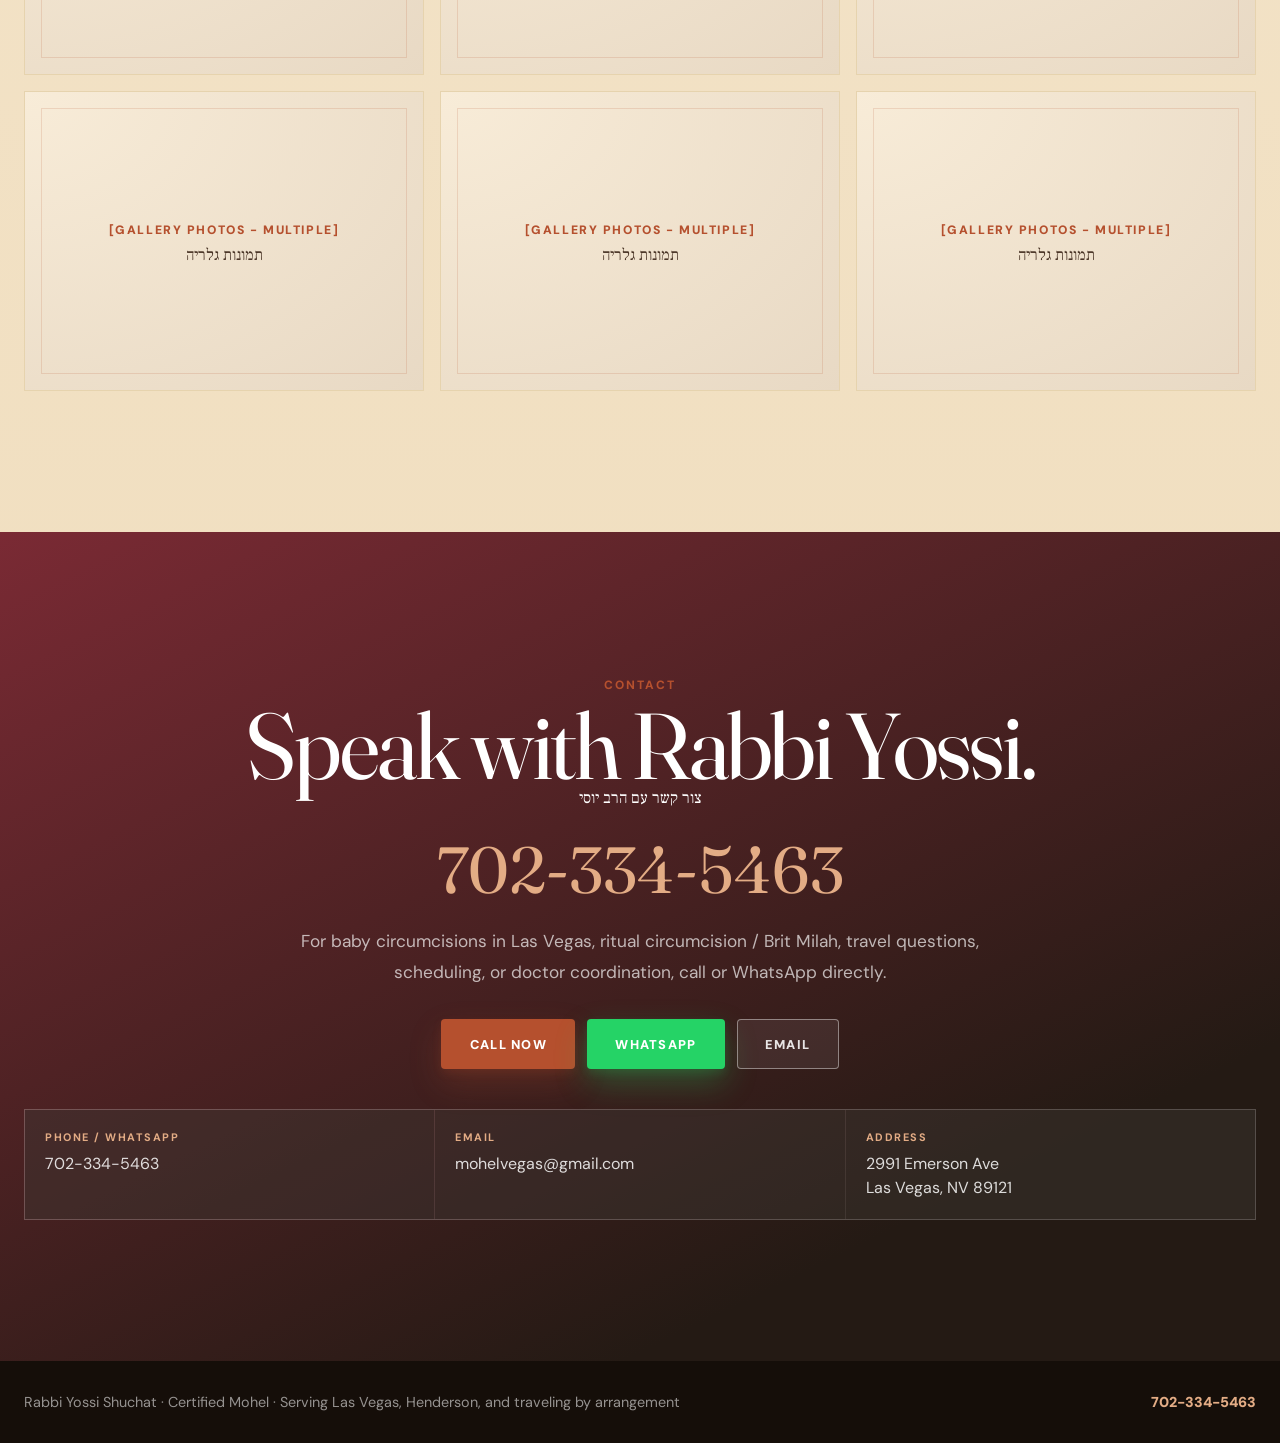
==== commit f8815c11: "Fix audit findings: brand-asset palette drift, AA contrast, pull-quote pattern - Re-skin favicon.svg" ====
--- a/index.html
+++ b/index.html
@@ -106,9 +106,9 @@
       --paper-2: #F0E2C9;
       --white: #FDF6EA;
       --gold: #B5502E;
-      --gold-2: #D98A5F;
+      --gold-2: #E3AC85;
       --line: #E6D3AE;
-      --muted: #7A6754;
+      --muted: #6B5843;
       --body: #241A14;
       --wa: #25d366;
       --display: "Fraunces", Georgia, serif;
@@ -120,6 +120,7 @@
       --radius-sm: 6px;
       --radius-md: 10px;
       --radius-lg: 14px;
+      --radius-xl: 20px;
       --radius-full: 9999px;
 
       --shadow-sm: 0 1px 2px rgba(36,26,20,.08), 0 2px 6px rgba(36,26,20,.06);
@@ -134,7 +135,8 @@
       scroll-behavior: smooth;
       overflow-x: hidden;
       font-kerning: normal;
-      font-feature-settings: "kern" 1, "liga" 1;
+      font-feature-settings: "kern" 1, "liga" 1, "calt" 1;
+      -moz-osx-font-smoothing: grayscale;
       -webkit-text-size-adjust: 100%;
       text-size-adjust: 100%;
       color-scheme: light;
@@ -403,7 +405,7 @@
       border: 1px solid rgba(255,255,255,.13);
       background: rgba(255,255,255,.08);
     }
-    .meta-item { padding: 1.1rem 1.15rem; border-right: 1px solid rgba(255,255,255,.13); background: rgba(21,14,9,.36); min-width: 0; }
+    .meta-item { padding: 1rem 1.5rem; border-right: 1px solid rgba(255,255,255,.13); background: rgba(21,14,9,.36); min-width: 0; }
     .meta-item:last-child { border-right: 0; }
     .meta-item b { display: block; font-size: .66rem; letter-spacing: .14em; text-transform: uppercase; color: var(--gold-2); }
     .meta-item span { display: block; margin-top: .48rem; font-size: 1rem; line-height: 1.35; color: rgba(255,255,255,.86); overflow-wrap: anywhere; }
@@ -526,7 +528,7 @@
       gap: 1.1rem;
     }
     .area-group {
-      padding: 1.35rem;
+      padding: 1.5rem;
       border: 1px solid var(--line);
       background: rgba(253,246,234,.66);
     }
@@ -582,7 +584,7 @@
     }
     .faq-item {
       background: rgba(253,246,234,.82);
-      padding: 1.45rem;
+      padding: 1.5rem;
     }
     .faq-item summary {
       cursor: pointer;
@@ -616,7 +618,7 @@
     .featured-review blockquote { margin: .8rem 0 0; max-width: 1040px; font-family: var(--display); font-size: clamp(2.85rem, 5.55vw, 5.95rem); line-height: .96; font-weight: 300; letter-spacing: -.03em; text-wrap: balance; }
     .featured-review cite { display: block; margin-top: 1.2rem; color: rgba(255,255,255,.58); font-style: normal; font-size: .76rem; font-weight: 850; letter-spacing: .13em; text-transform: uppercase; }
     .review-list { display: grid; grid-template-columns: repeat(3, minmax(0, 1fr)); gap: 1px; background: var(--line); border: 1px solid var(--line); }
-    .review { padding: 1.45rem; background: rgba(253,246,234,.82); min-width: 0; }
+    .review { padding: 1.5rem; background: rgba(253,246,234,.82); min-width: 0; }
     .review .stars { color: var(--gold); font-size: .8rem; letter-spacing: .18em; }
     .review p { margin: .85rem 0 0; color: #2E2115; line-height: 1.72; font-size: 1rem; }
     .review b { display: block; margin-top: 1rem; color: var(--ink-2); font-size: .7rem; letter-spacing: .11em; text-transform: uppercase; }
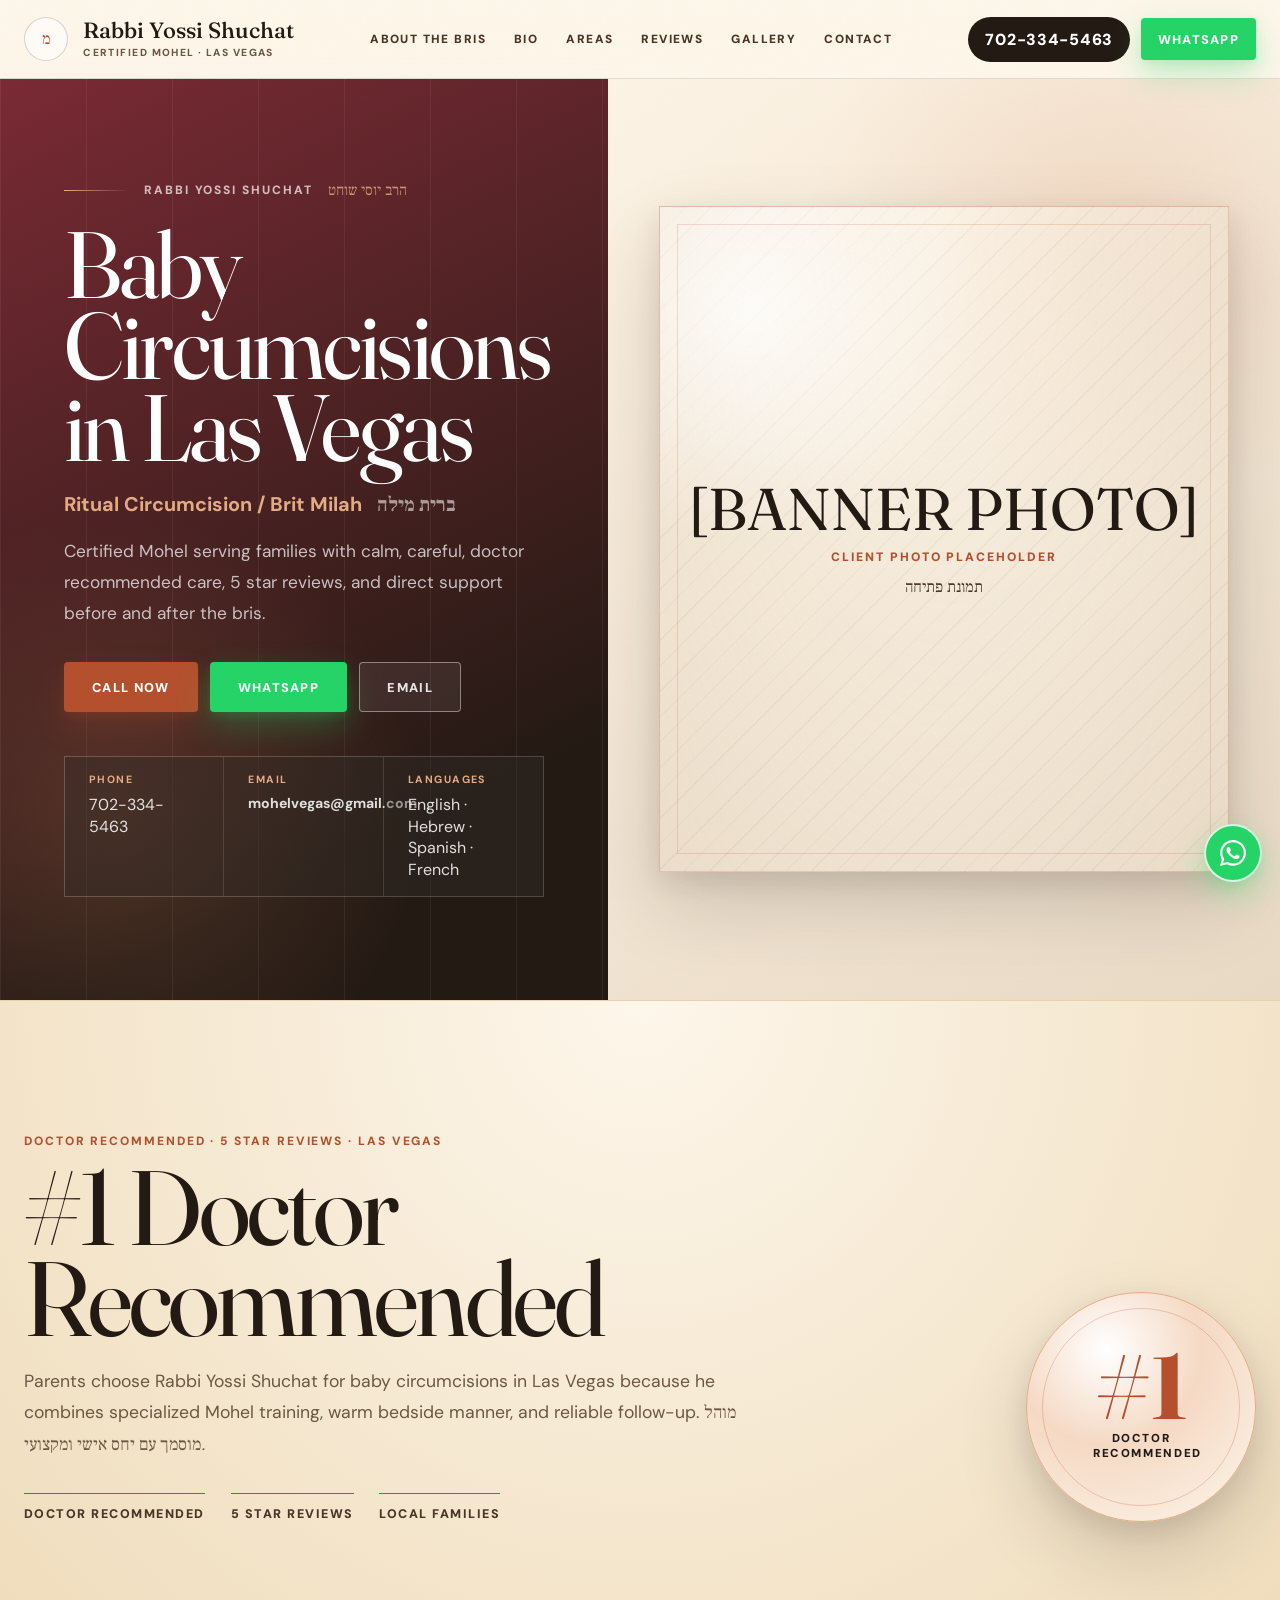
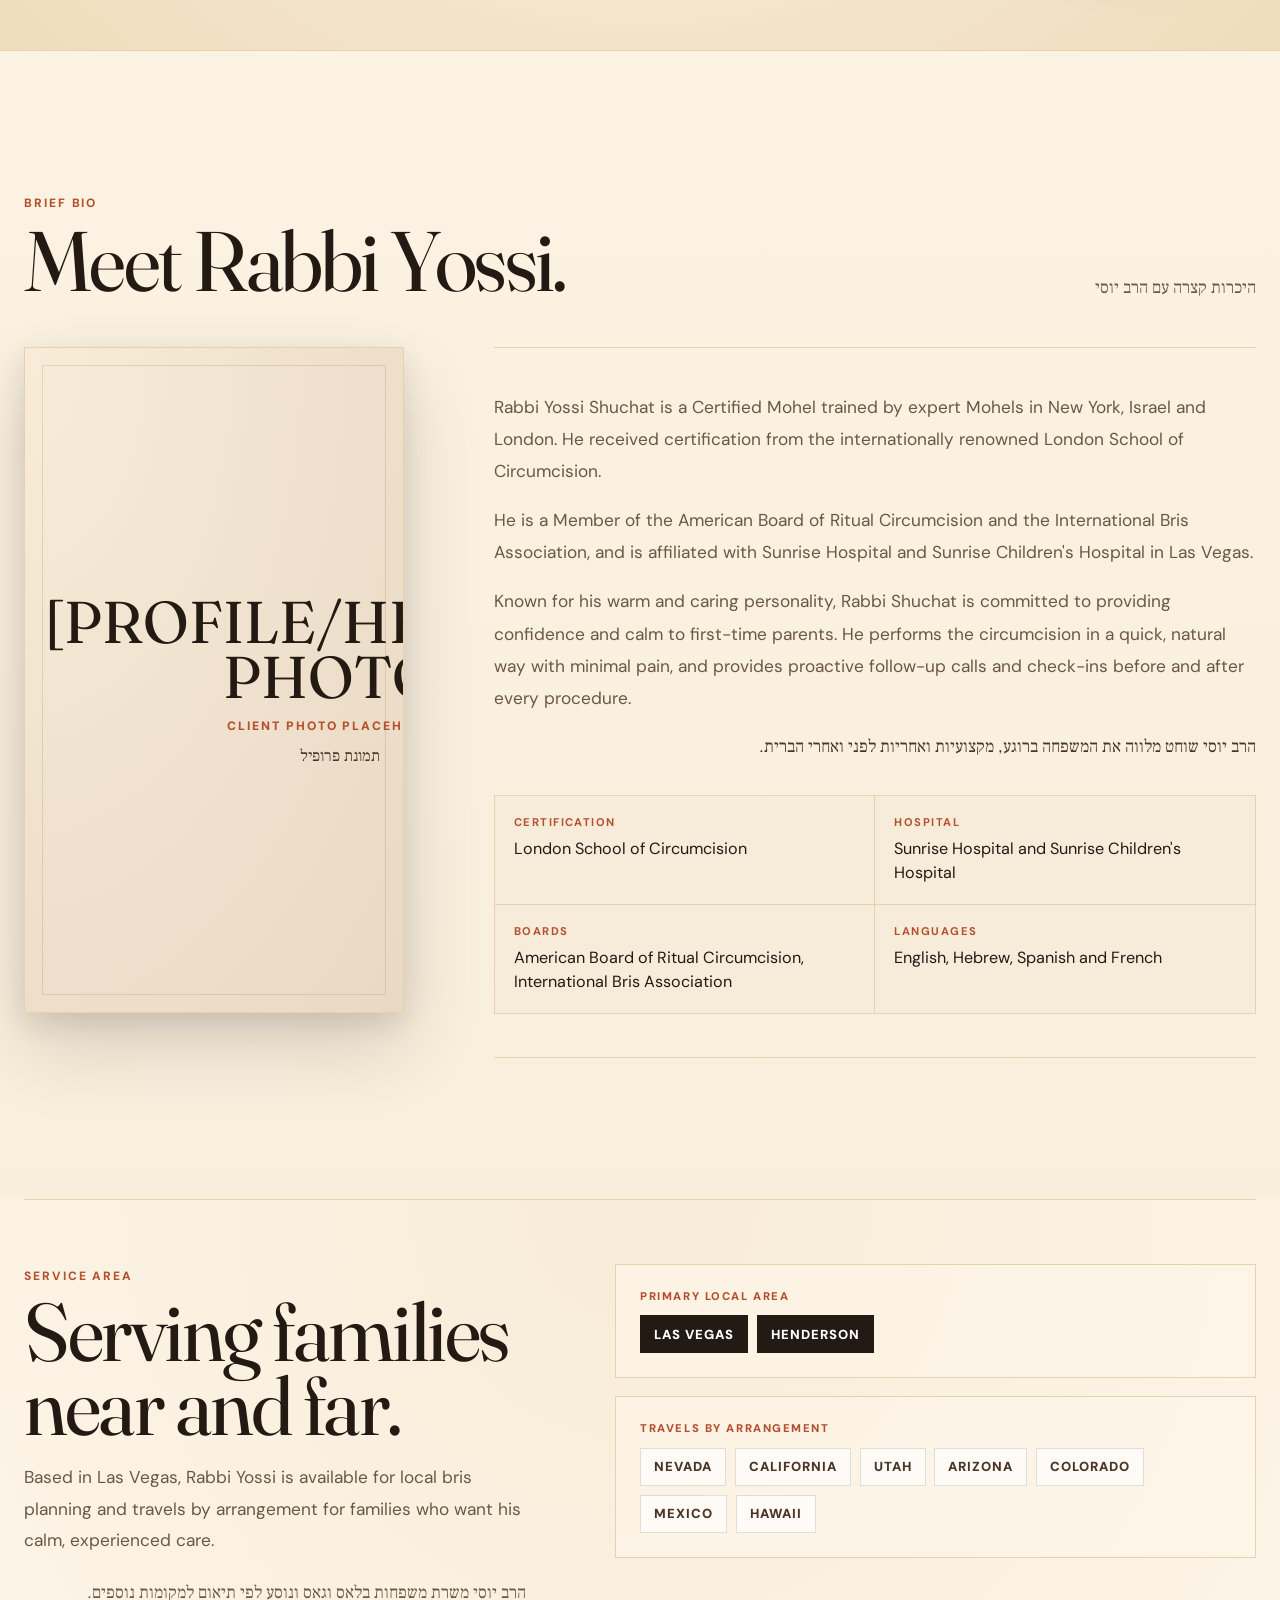
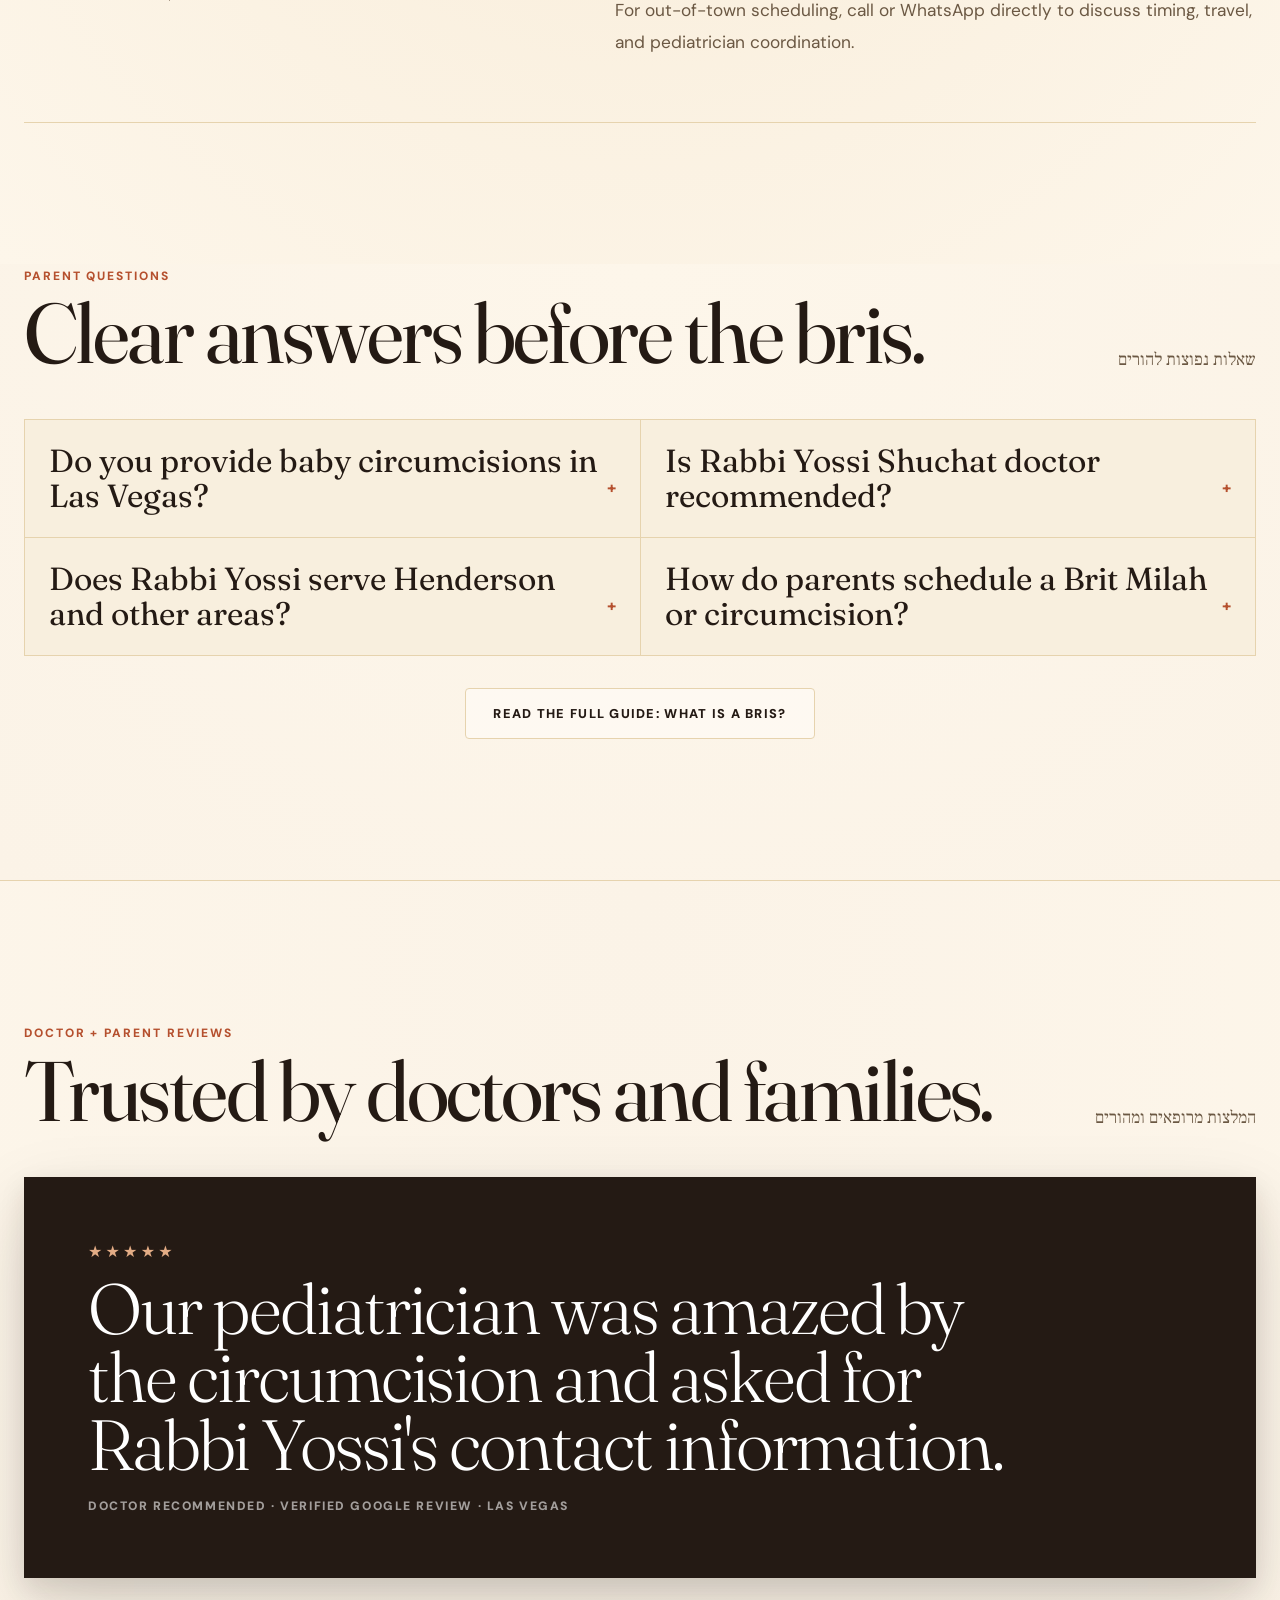
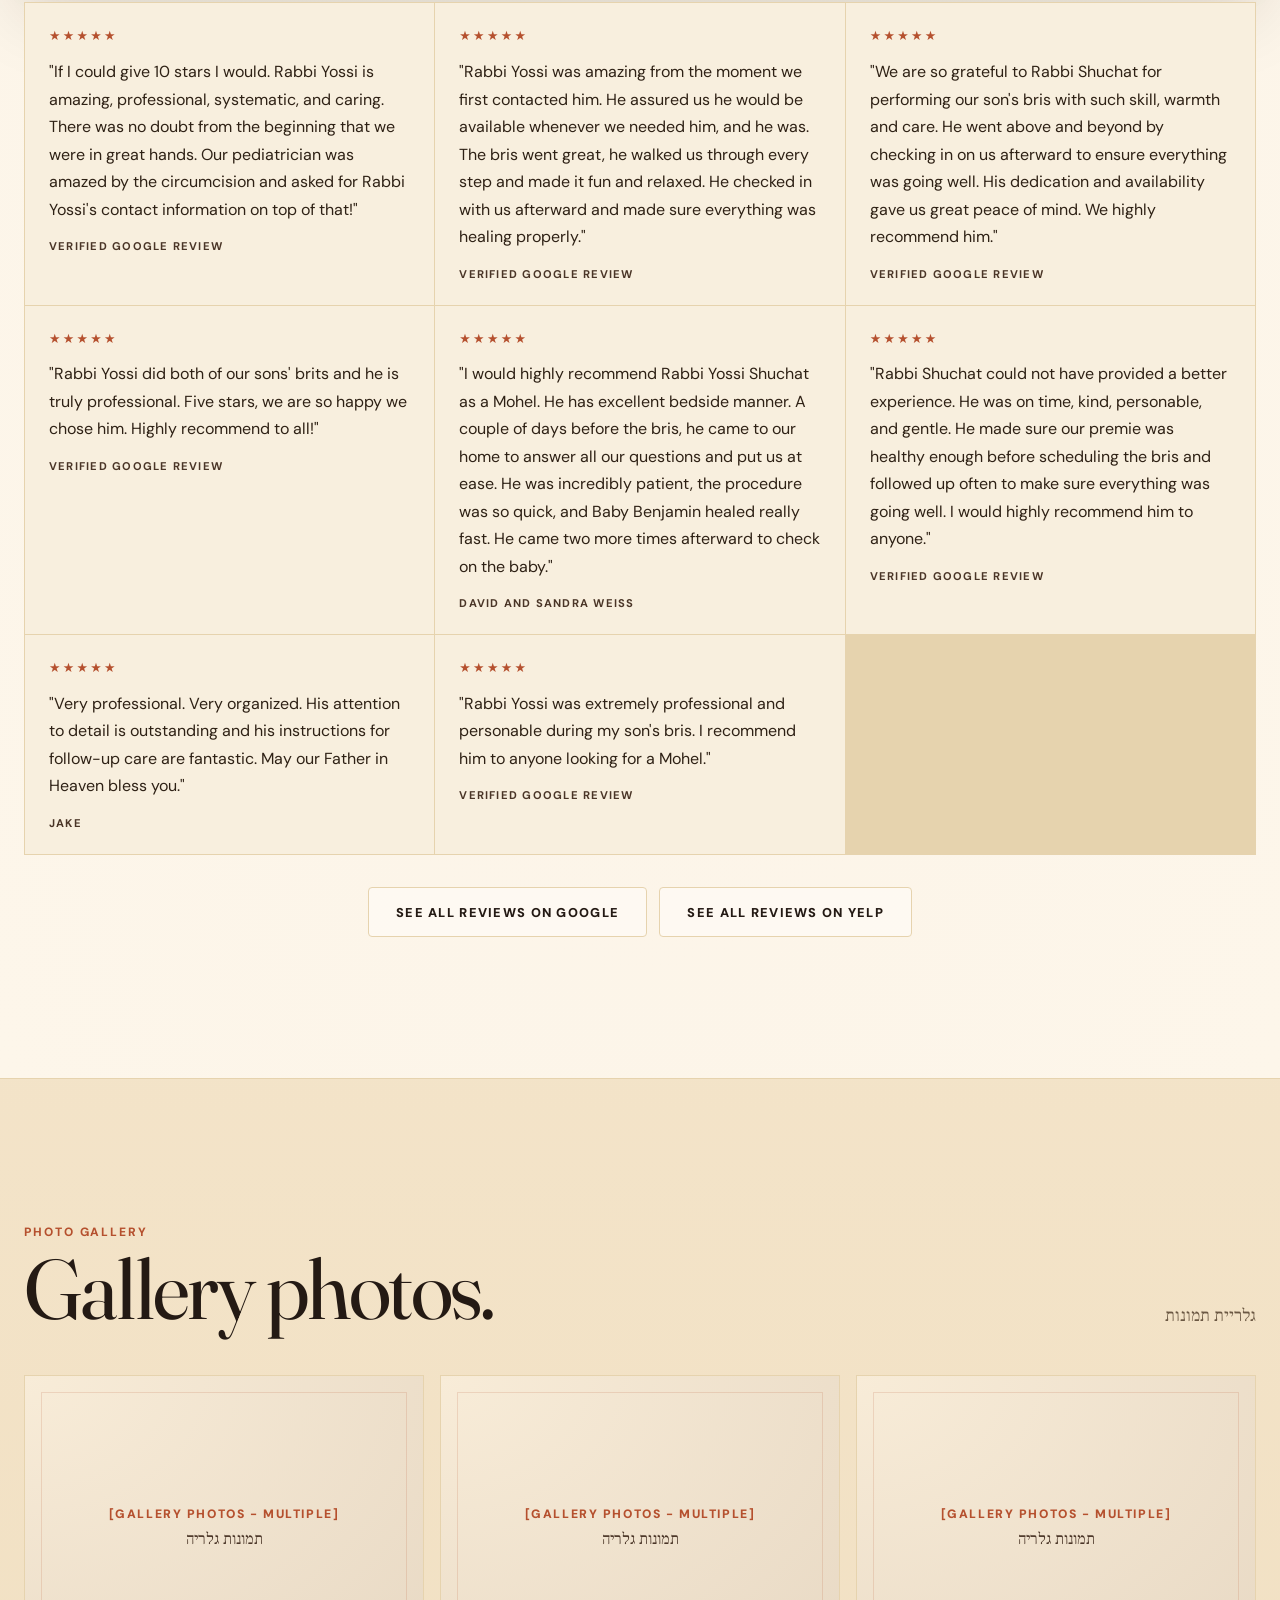
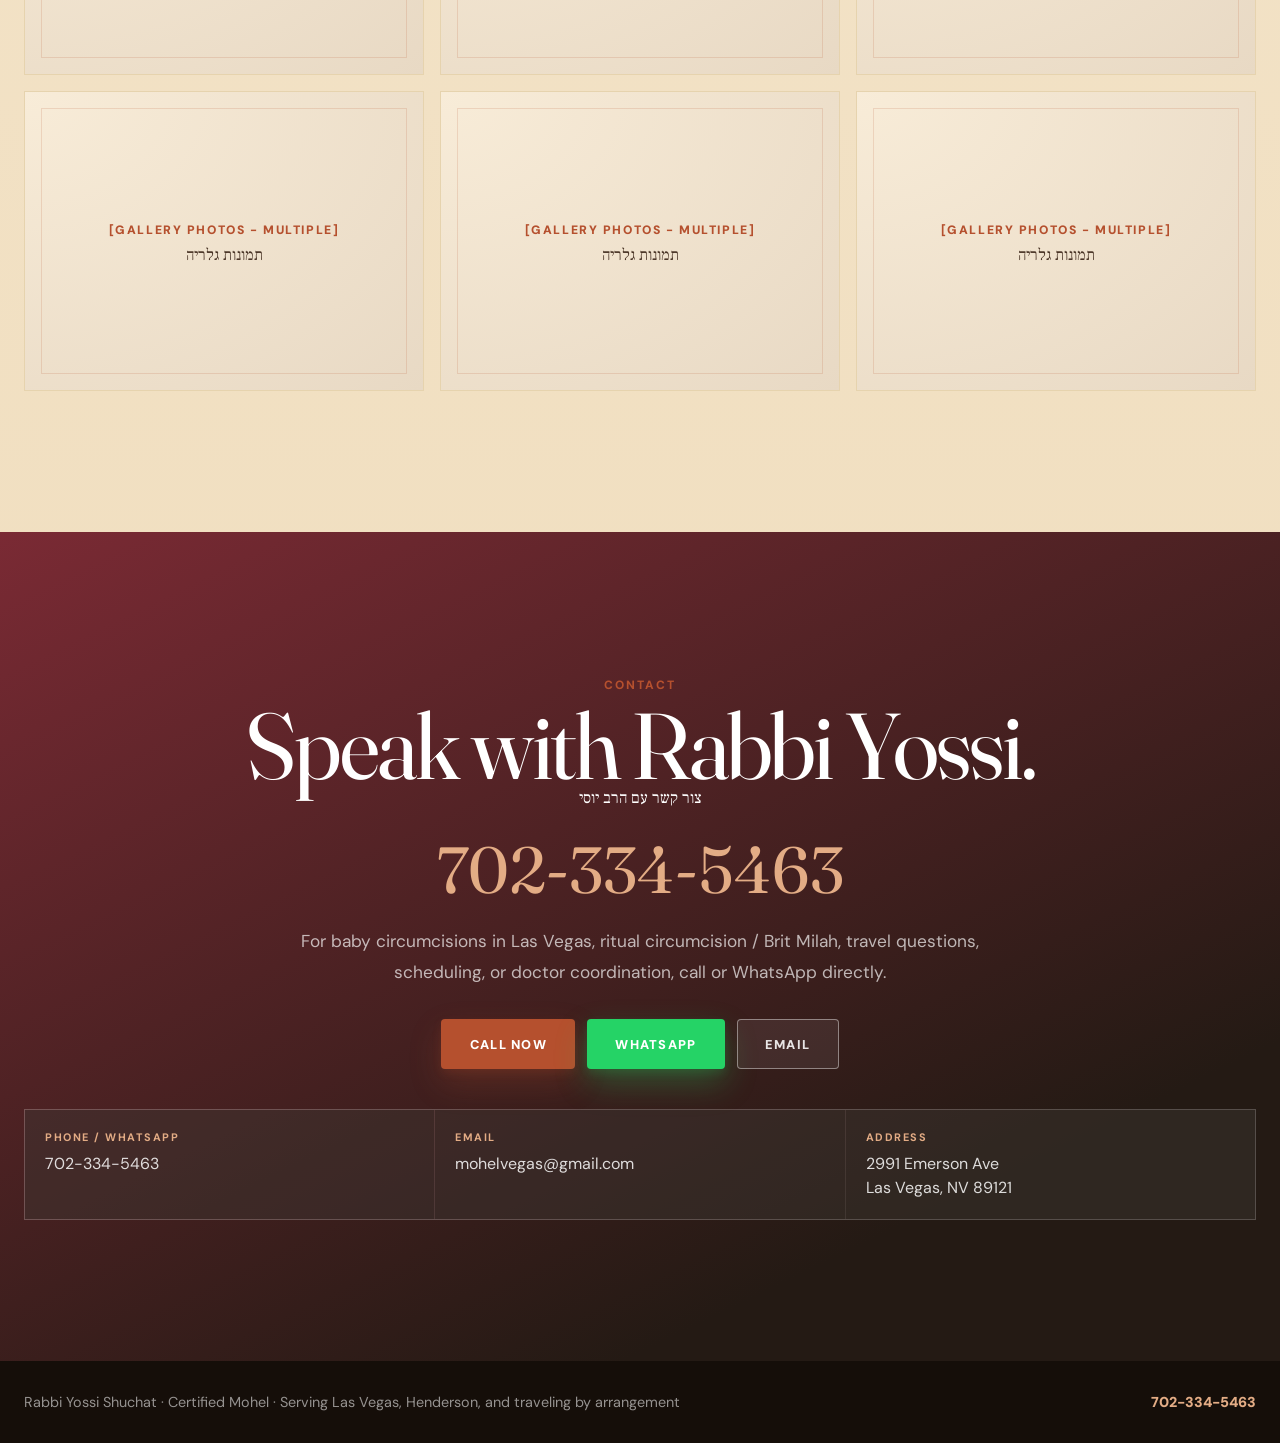
==== commit a0edabba: "Add a Yelp reviews button and upgrade the Google reviews link The Google reviews CTA pointed at a ge" ====
--- a/index.html
+++ b/index.html
@@ -16,6 +16,7 @@
   <meta name="twitter:title" content="Baby Circumcisions in Las Vegas | Rabbi Yossi Shuchat">
   <meta name="twitter:description" content="Doctor recommended Brit Milah care with 5 star reviews and travel by arrangement.">
   <meta name="twitter:image" content="https://shliachflow.github.io/mohelvegas/og-image.svg">
+  <meta property="og:locale" content="en_US">
   <title>Baby Circumcisions in Las Vegas | Rabbi Yossi Shuchat</title>
 
   <link rel="canonical" href="https://shliachflow.github.io/mohelvegas/">
@@ -27,11 +28,12 @@
   <script type="application/ld+json">
   {
     "@context": "https://schema.org",
-    "@type": "LocalBusiness",
+    "@type": ["LocalBusiness", "ProfessionalService"],
     "name": "Rabbi Yossi Shuchat, Certified Mohel Las Vegas",
     "description": "Baby Circumcisions in Las Vegas, ritual circumcision / Brit Milah, doctor recommended, 5 star reviews.",
     "telephone": "+17023345463",
     "email": "mohelvegas@gmail.com",
+    "image": "https://shliachflow.github.io/mohelvegas/og-image.svg",
     "address": {
       "@type": "PostalAddress",
       "streetAddress": "2991 Emerson Ave",
@@ -52,6 +54,28 @@
       "Hawaii"
     ],
     "url": "https://shliachflow.github.io/mohelvegas/",
+    "sameAs": [
+      "https://maps.app.goo.gl/TtYR5BdokENhZi8XA",
+      "https://www.facebook.com/yossi.shuchat/",
+      "https://www.instagram.com/rabbi_yossi_orbamidbar_chabad/",
+      "https://www.yelp.com/biz/rabbi-yossi-shuchat-las-vegas-2"
+    ],
+    "founder": {
+      "@type": "Person",
+      "name": "Rabbi Yossi Shuchat",
+      "honorificPrefix": "Rabbi",
+      "jobTitle": "Certified Mohel",
+      "knowsLanguage": ["English", "Hebrew", "Spanish", "French"],
+      "hasCredential": {
+        "@type": "EducationalOccupationalCredential",
+        "credentialCategory": "certification",
+        "name": "Certified Mohel, London School of Circumcision"
+      },
+      "memberOf": [
+        { "@type": "Organization", "name": "American Board of Ritual Circumcision" },
+        { "@type": "Organization", "name": "International Bris Association" }
+      ]
+    },
     "aggregateRating": { "@type": "AggregateRating", "ratingValue": "5", "reviewCount": "8" }
   }
   </script>
@@ -622,7 +646,7 @@
     .review .stars { color: var(--gold); font-size: .8rem; letter-spacing: .18em; }
     .review p { margin: .85rem 0 0; color: #2E2115; line-height: 1.72; font-size: 1rem; }
     .review b { display: block; margin-top: 1rem; color: var(--ink-2); font-size: .7rem; letter-spacing: .11em; text-transform: uppercase; }
-    .reviews-cta { text-align: center; margin-top: 2rem; }
+    .reviews-cta { display: flex; justify-content: center; flex-wrap: wrap; gap: .75rem; margin-top: 2rem; }
 
     .gallery-grid { display: grid; grid-template-columns: repeat(3, minmax(0, 1fr)); gap: 1rem; }
     .gallery-item { aspect-ratio: 4 / 3; border: 1px solid var(--line); background: radial-gradient(ellipse at top left, #F8ECD8, #E8D9C4); display: grid; place-items: center; text-align: center; position: relative; overflow: hidden; }
@@ -940,7 +964,8 @@
         <article class="review" data-r data-d="1"><div class="stars">&#9733;&#9733;&#9733;&#9733;&#9733;</div><p>"Rabbi Yossi was extremely professional and personable during my son's bris. I recommend him to anyone looking for a Mohel."</p><b>Verified Google Review</b></article>
       </div>
       <div class="reviews-cta" data-r>
-        <a href="https://www.google.com/maps/search/Rabbi+Yossi+Shuchat+Mohel+Las+Vegas" target="_blank" rel="noopener noreferrer" class="btn btn-outline">See all reviews on Google</a>
+        <a href="https://maps.app.goo.gl/TtYR5BdokENhZi8XA" target="_blank" rel="noopener noreferrer" class="btn btn-outline">See all reviews on Google</a>
+        <a href="https://www.yelp.com/biz/rabbi-yossi-shuchat-las-vegas-2" target="_blank" rel="noopener noreferrer" class="btn btn-outline">See all reviews on Yelp</a>
       </div>
     </div>
   </section>
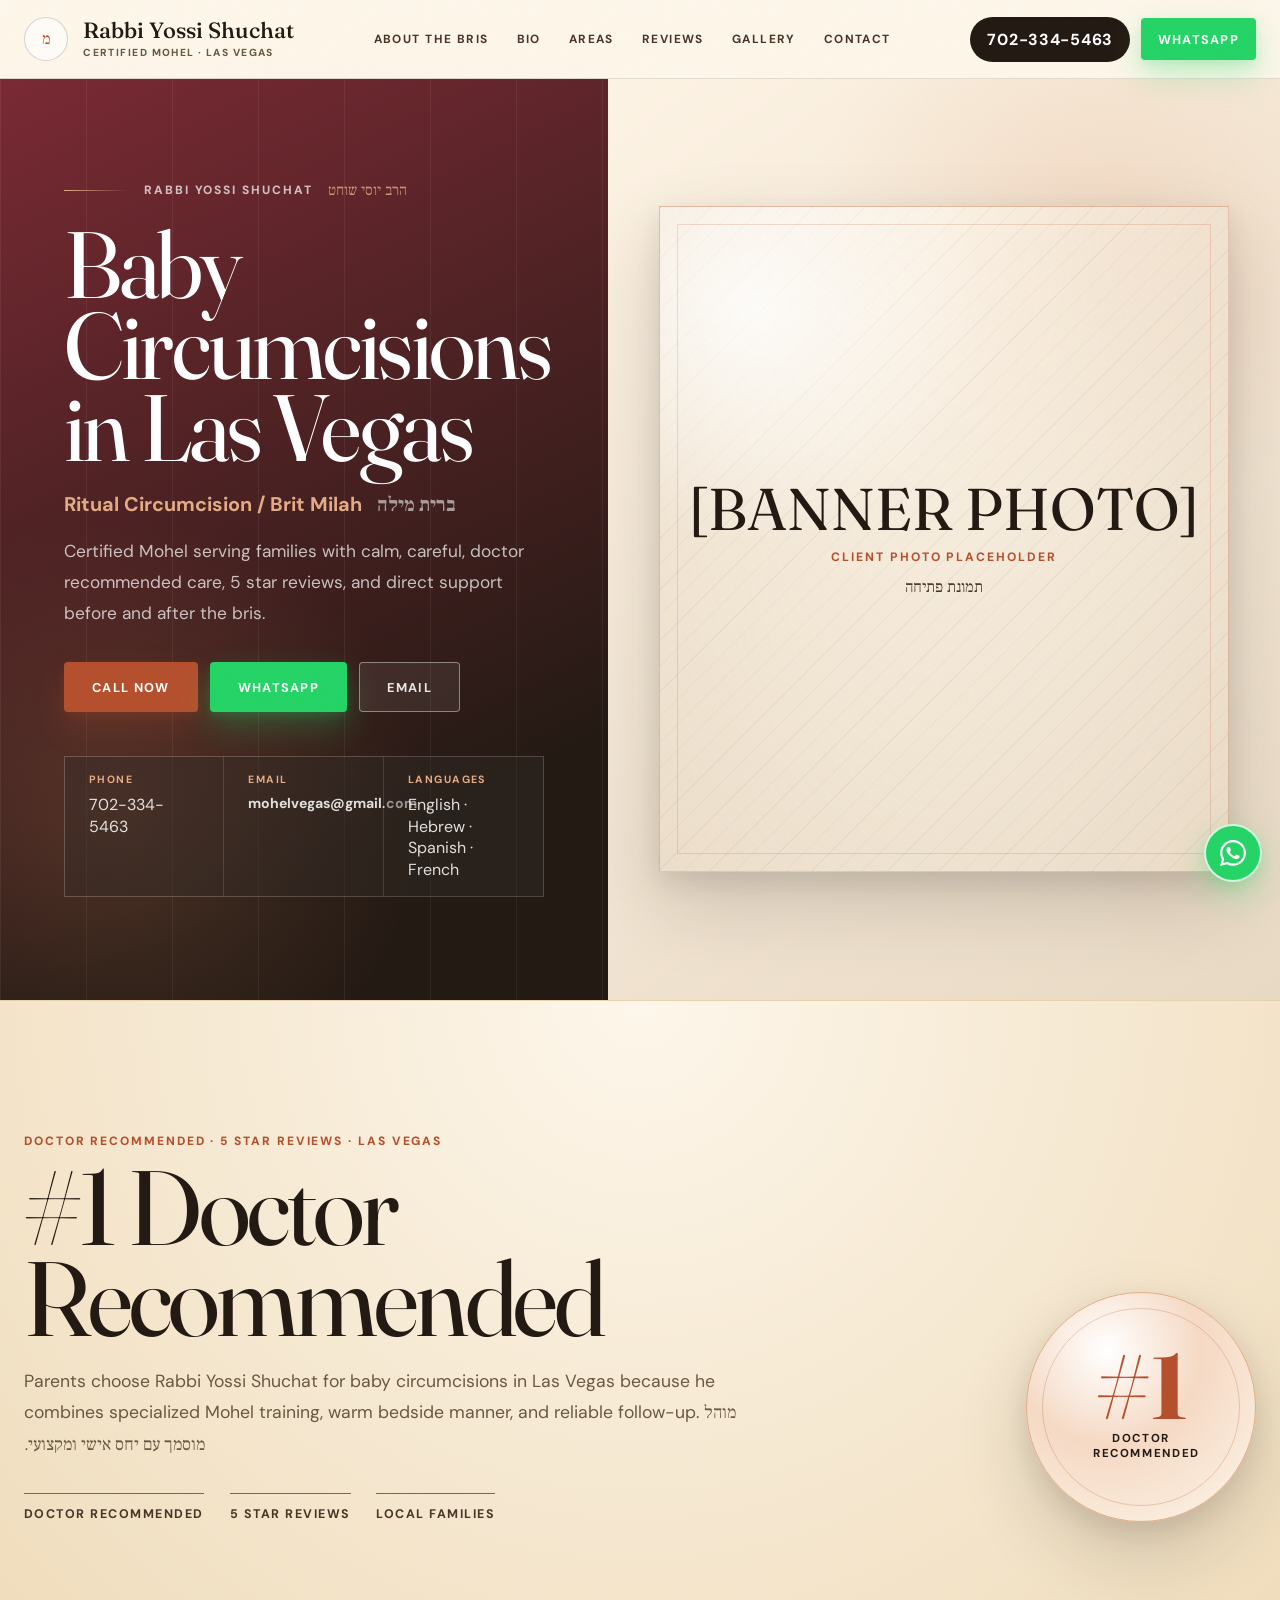
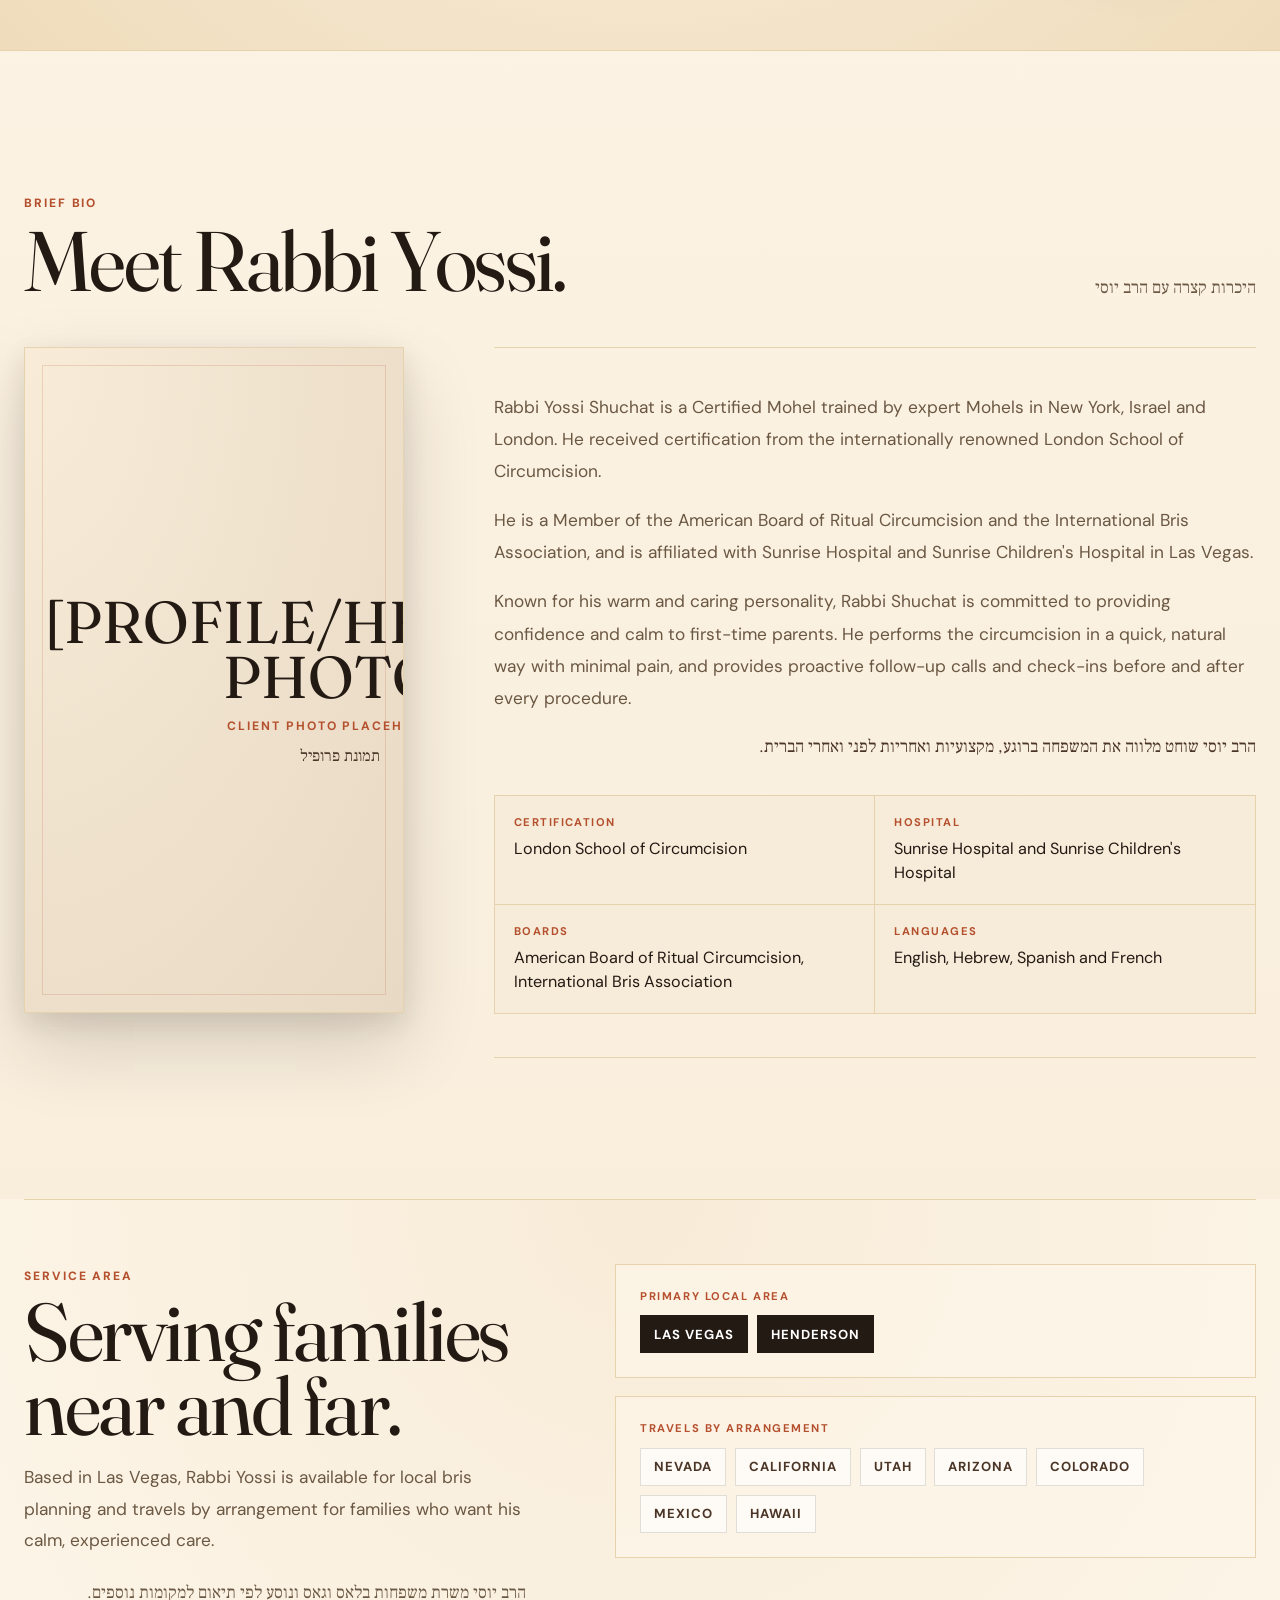
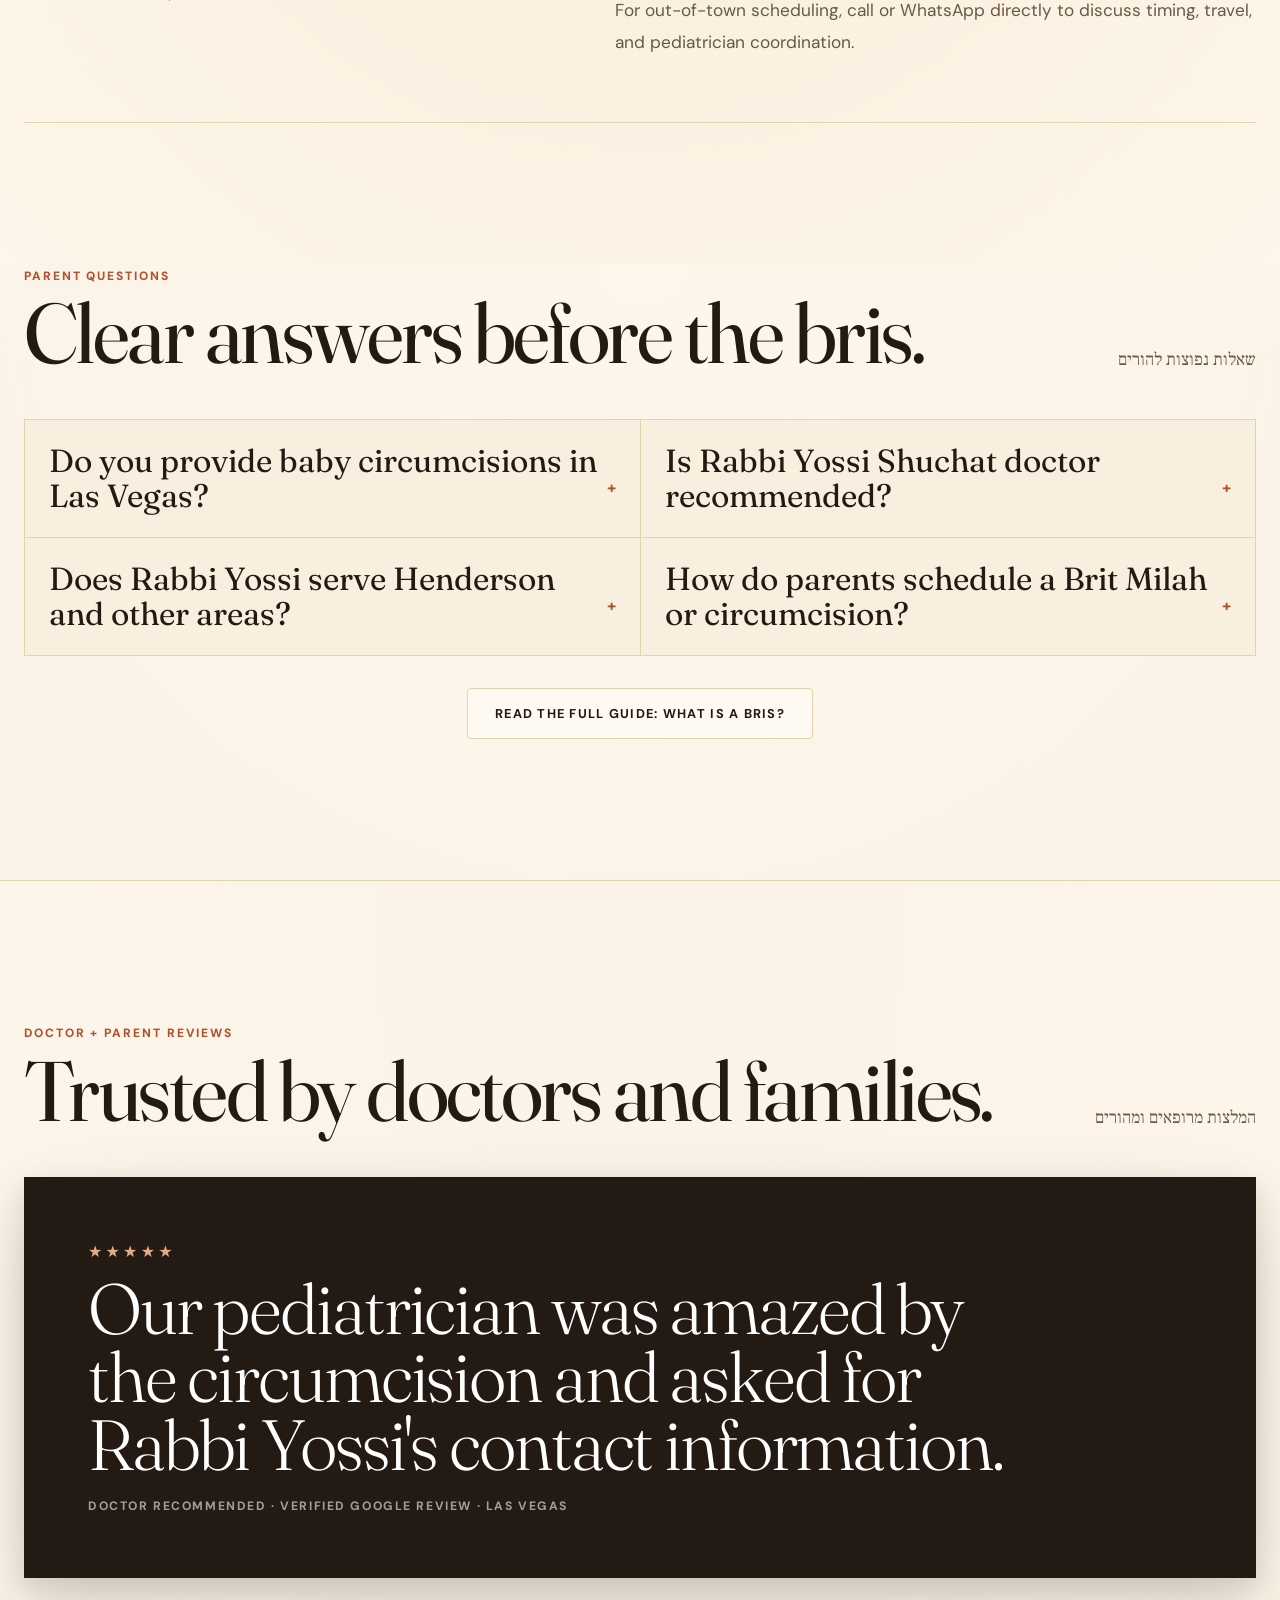
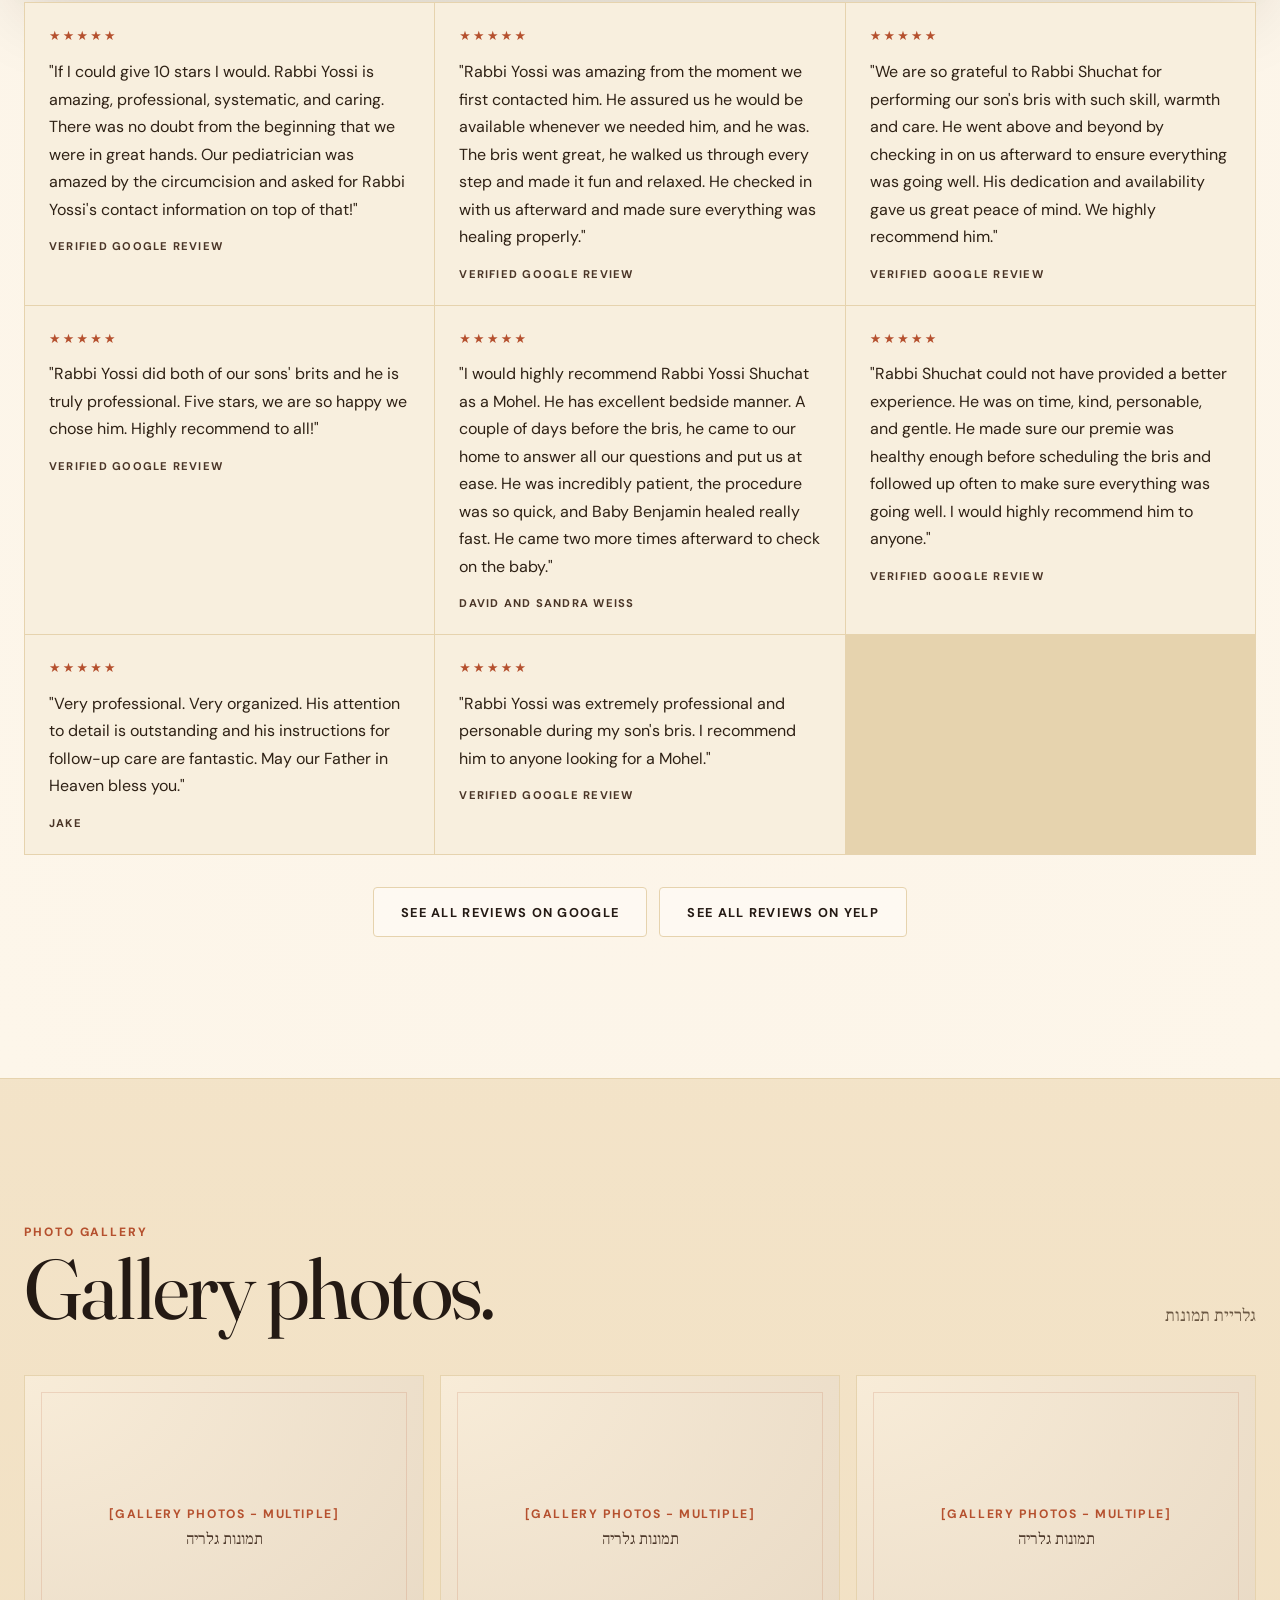
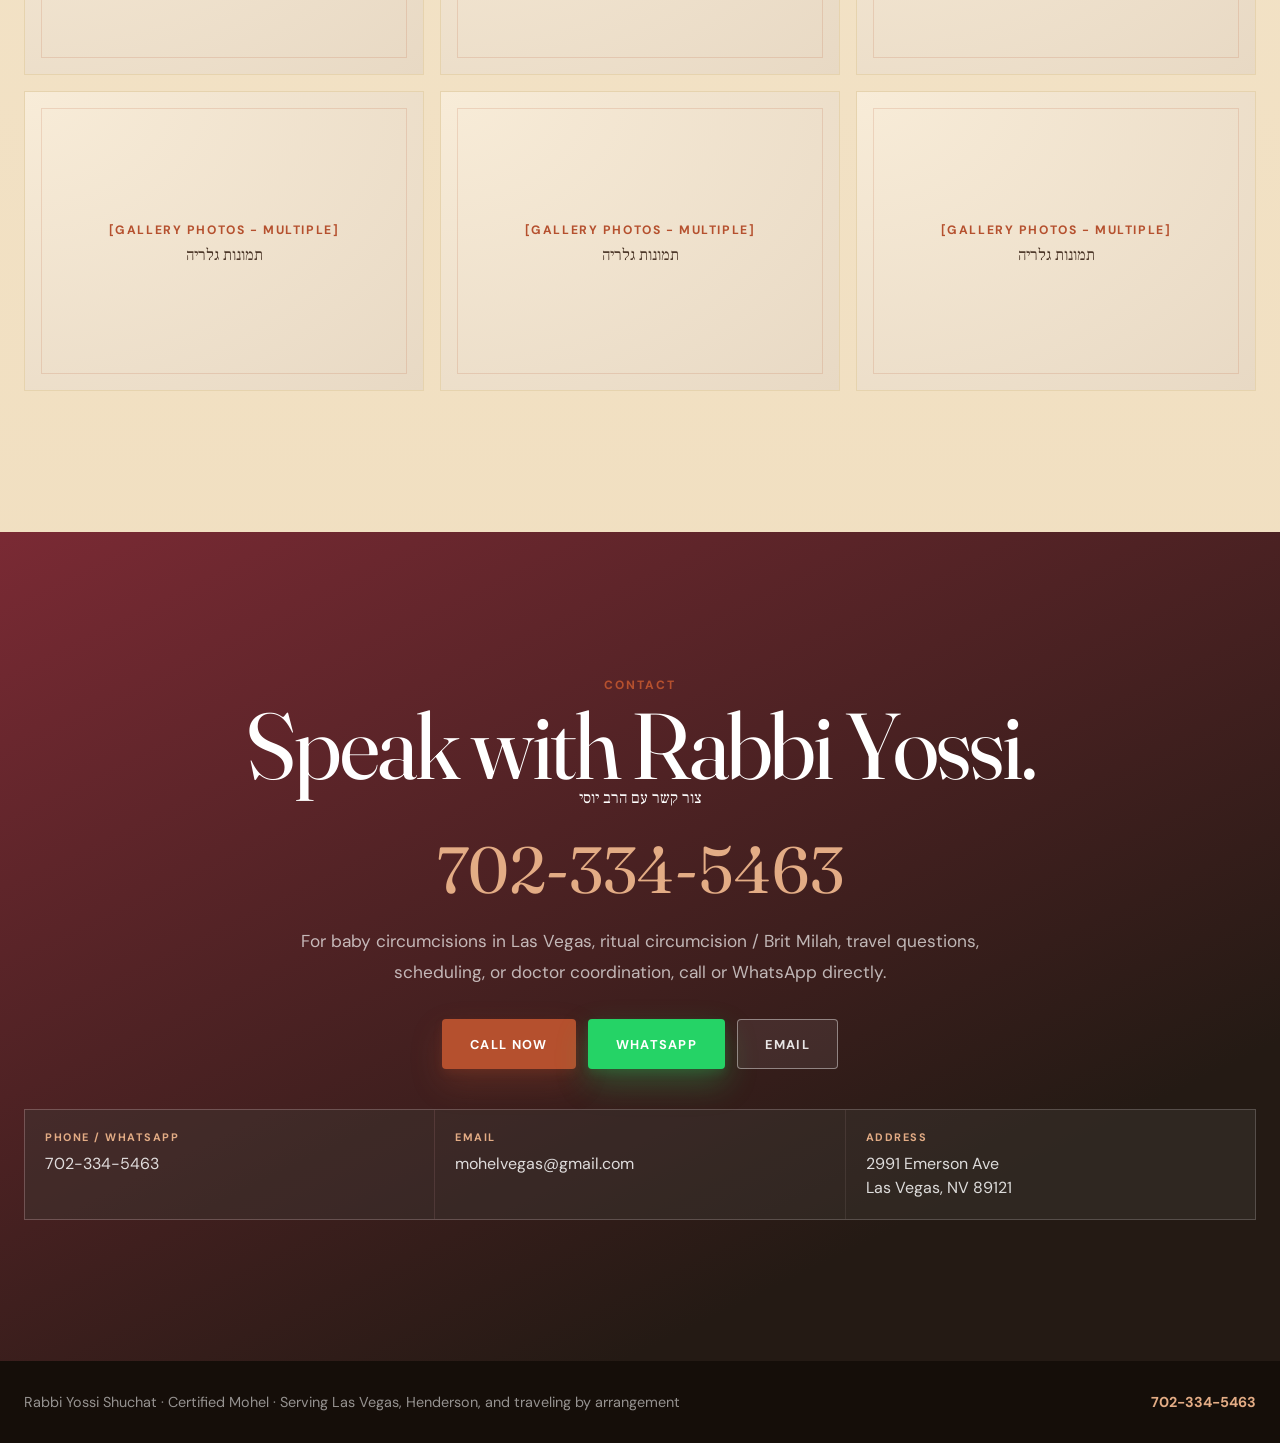
==== commit 31cfd632: "Fix committee review findings: dedupe CSS/JS, a11y, fonts, raster og-image Structural: - Extract the" ====
--- a/index.html
+++ b/index.html
@@ -10,20 +10,24 @@
   <meta property="og:description" content="Doctor recommended baby circumcisions in Las Vegas. Certified Mohel for ritual circumcision / Brit Milah with 5 star reviews and travel by arrangement.">
   <meta property="og:type" content="website">
   <meta property="og:url" content="https://shliachflow.github.io/mohelvegas/">
-  <meta property="og:image" content="https://shliachflow.github.io/mohelvegas/og-image.svg">
+  <meta property="og:image" content="https://shliachflow.github.io/mohelvegas/og-image.png">
   <meta property="og:image:alt" content="Baby Circumcisions in Las Vegas by Rabbi Yossi Shuchat">
+  <meta property="og:image:width" content="1200">
+  <meta property="og:image:height" content="630">
+  <meta property="og:image:type" content="image/png">
   <meta name="twitter:card" content="summary_large_image">
   <meta name="twitter:title" content="Baby Circumcisions in Las Vegas | Rabbi Yossi Shuchat">
   <meta name="twitter:description" content="Doctor recommended Brit Milah care with 5 star reviews and travel by arrangement.">
-  <meta name="twitter:image" content="https://shliachflow.github.io/mohelvegas/og-image.svg">
+  <meta name="twitter:image" content="https://shliachflow.github.io/mohelvegas/og-image.png">
   <meta property="og:locale" content="en_US">
   <title>Baby Circumcisions in Las Vegas | Rabbi Yossi Shuchat</title>
 
   <link rel="canonical" href="https://shliachflow.github.io/mohelvegas/">
-  <link rel="icon" href="/mohelvegas/favicon.svg" type="image/svg+xml">
+  <link rel="icon" href="favicon.svg" type="image/svg+xml">
+  <link rel="stylesheet" href="style.css">
   <link rel="preconnect" href="https://fonts.googleapis.com">
   <link rel="preconnect" href="https://fonts.gstatic.com" crossorigin>
-  <link href="https://fonts.googleapis.com/css2?family=Fraunces:ital,opsz,wght@0,9..144,300;0,9..144,400;0,9..144,500;0,9..144,600;1,9..144,300;1,9..144,400;1,9..144,500;1,9..144,600&family=DM+Sans:ital,opsz,wght@0,9..40,300;0,9..40,400;0,9..40,500;0,9..40,600;1,9..40,300;1,9..40,400&family=Frank+Ruhl+Libre:wght@300;400;700&display=swap" rel="stylesheet">
+  <link href="https://fonts.googleapis.com/css2?family=Fraunces:ital,opsz,wght@0,9..144,300;0,9..144,400;0,9..144,500;0,9..144,600;1,9..144,300;1,9..144,400;1,9..144,500;1,9..144,600&family=DM+Sans:ital,opsz,wght@0,9..40,300;0,9..40,400;0,9..40,500;0,9..40,600;0,9..40,700;0,9..40,800;1,9..40,300;1,9..40,400&family=Frank+Ruhl+Libre:wght@300;400;700&display=swap" rel="stylesheet">
 
   <script type="application/ld+json">
   {
@@ -33,7 +37,8 @@
     "description": "Baby Circumcisions in Las Vegas, ritual circumcision / Brit Milah, doctor recommended, 5 star reviews.",
     "telephone": "+17023345463",
     "email": "mohelvegas@gmail.com",
-    "image": "https://shliachflow.github.io/mohelvegas/og-image.svg",
+    "image": "https://shliachflow.github.io/mohelvegas/og-image.png",
+    "inLanguage": "en-US",
     "address": {
       "@type": "PostalAddress",
       "streetAddress": "2991 Emerson Ave",
@@ -76,7 +81,7 @@
         { "@type": "Organization", "name": "International Bris Association" }
       ]
     },
-    "aggregateRating": { "@type": "AggregateRating", "ratingValue": "5", "reviewCount": "8" }
+    "aggregateRating": { "@type": "AggregateRating", "ratingValue": "5", "reviewCount": 8 }
   }
   </script>
 
@@ -122,251 +127,6 @@
   </script>
 
   <style>
-    :root {
-      --ink: #241A14;
-      --ink-2: #4A3527;
-      --night: #150E09;
-      --paper: #FBF3E7;
-      --paper-2: #F0E2C9;
-      --white: #FDF6EA;
-      --gold: #B5502E;
-      --gold-2: #E3AC85;
-      --line: #E6D3AE;
-      --muted: #6B5843;
-      --body: #241A14;
-      --wa: #25d366;
-      --display: "Fraunces", Georgia, serif;
-      --sans: "DM Sans", system-ui, sans-serif;
-      --heb: "Frank Ruhl Libre", serif;
-      --ease: cubic-bezier(.16,1,.3,1);
-
-      --radius-xs: 4px;
-      --radius-sm: 6px;
-      --radius-md: 10px;
-      --radius-lg: 14px;
-      --radius-xl: 20px;
-      --radius-full: 9999px;
-
-      --shadow-sm: 0 1px 2px rgba(36,26,20,.08), 0 2px 6px rgba(36,26,20,.06);
-      --shadow-md: 0 4px 10px rgba(36,26,20,.08), 0 12px 28px rgba(36,26,20,.12);
-      --shadow-lg: 0 10px 24px rgba(36,26,20,.1), 0 32px 72px rgba(36,26,20,.16);
-      --shadow-gold: 0 4px 10px rgba(181,80,46,.14), 0 14px 32px rgba(181,80,46,.24);
-      --shadow-wa: 0 4px 10px rgba(37,211,102,.14), 0 14px 32px rgba(37,211,102,.28);
-    }
-
-    *, *::before, *::after { box-sizing: border-box; }
-    html {
-      scroll-behavior: smooth;
-      overflow-x: hidden;
-      font-kerning: normal;
-      font-feature-settings: "kern" 1, "liga" 1, "calt" 1;
-      -moz-osx-font-smoothing: grayscale;
-      -webkit-text-size-adjust: 100%;
-      text-size-adjust: 100%;
-      color-scheme: light;
-    }
-    body {
-      margin: 0;
-      font-family: var(--sans);
-      color: var(--body);
-      background: linear-gradient(180deg, #FEF8ED 0%, #F8ECD8 45%, #EFDCBB 100%);
-      -webkit-font-smoothing: antialiased;
-      text-rendering: optimizeLegibility;
-      overflow-x: hidden;
-    }
-    a { color: inherit; text-decoration: none; }
-    button { font: inherit; }
-    :focus-visible { outline: 2px solid var(--gold); outline-offset: 4px; border-radius: var(--radius-xs); }
-    ::selection { background: var(--gold); color: #fff; }
-    [id] { scroll-margin-top: 96px; }
-    ::-webkit-scrollbar { width: 12px; height: 12px; }
-    ::-webkit-scrollbar-track { background: var(--paper-2); }
-    ::-webkit-scrollbar-thumb { background: var(--gold-2); border-radius: var(--radius-full); border: 3px solid var(--paper-2); }
-    ::-webkit-scrollbar-thumb:hover { background: var(--gold); }
-
-    #grain {
-      position: fixed; inset: 0; z-index: 300; pointer-events: none;
-      opacity: .025; mix-blend-mode: multiply;
-      background-image: url("data:image/svg+xml,%3Csvg xmlns='http://www.w3.org/2000/svg' width='240' height='240'%3E%3Cfilter id='n'%3E%3CfeTurbulence type='fractalNoise' baseFrequency='.72' numOctaves='4' stitchTiles='stitch'/%3E%3C/filter%3E%3Crect width='240' height='240' filter='url(%23n)' opacity='.42'/%3E%3C/svg%3E");
-    }
-
-    .container { width: min(100% - 48px, 1280px); margin-inline: auto; }
-    .eyebrow {
-      font-size: .75rem;
-      font-weight: 800;
-      letter-spacing: .16em;
-      text-transform: uppercase;
-      color: var(--gold);
-    }
-    .heb { font-family: var(--heb); direction: rtl; letter-spacing: 0; }
-
-    [data-r] { opacity: 0; transform: translateY(24px); transition: opacity .8s var(--ease), transform .8s var(--ease); }
-    [data-r].in { opacity: 1; transform: none; }
-    [data-d="1"] { transition-delay: .08s; }
-    [data-d="2"] { transition-delay: .16s; }
-    [data-d="3"] { transition-delay: .24s; }
-
-    .btn {
-      display: inline-flex; align-items: center; justify-content: center; gap: .55rem;
-      min-height: 50px; padding: .98rem 1.7rem;
-      border: 1px solid transparent; border-radius: var(--radius-xs);
-      font-size: .8rem; font-weight: 850; letter-spacing: .1em;
-      text-transform: uppercase; white-space: nowrap;
-      transition: transform .22s var(--ease), box-shadow .22s var(--ease), background .22s var(--ease), color .22s var(--ease), border-color .22s var(--ease);
-    }
-    .btn:hover { transform: translateY(-2px); }
-    .btn:active { transform: scale(.97); transition-duration: .1s; }
-    .btn-gold { background: var(--gold); color: #fff; box-shadow: var(--shadow-gold); }
-    .btn-wa { background: var(--wa); color: #fff; box-shadow: var(--shadow-wa); }
-    .btn-light { border-color: rgba(255,255,255,.42); color: rgba(255,255,255,.88); background: rgba(255,255,255,.07); }
-    .btn-outline { border-color: var(--line); color: var(--ink); background: rgba(255,255,255,.38); }
-
-    #nav {
-      position: fixed; inset: 0 0 auto; z-index: 120;
-      background: rgba(253,246,234,.92);
-      border-bottom: 1px solid rgba(36,26,20,.12);
-      backdrop-filter: blur(18px) saturate(1.35);
-      -webkit-backdrop-filter: blur(18px) saturate(1.35);
-    }
-    .nav-inner {
-      height: 78px;
-      position: relative;
-      display: flex; align-items: center; justify-content: space-between; gap: 1.5rem;
-    }
-    .brand { display: flex; align-items: center; gap: .95rem; min-width: 0; }
-    .brand-mark {
-      width: 44px; height: 44px; border-radius: 50%;
-      display: grid; place-items: center; flex: 0 0 auto;
-      border: 1px solid rgba(36,26,20,.18);
-      font-family: var(--heb); color: var(--gold); background: rgba(255,255,255,.6);
-    }
-    .brand-name {
-      display: block;
-      font-family: var(--display);
-      color: var(--ink);
-      font-size: 1.38rem;
-      font-weight: 500;
-      line-height: 1;
-    }
-    .brand-sub {
-      display: block; margin-top: .32rem;
-      font-size: .64rem; font-weight: 800; letter-spacing: .14em; text-transform: uppercase; color: var(--muted);
-    }
-    .nav-links { display: flex; align-items: center; gap: 1.75rem; }
-    .nav-links a { font-size: .74rem; font-weight: 850; letter-spacing: .12em; text-transform: uppercase; color: var(--ink-2); }
-    .nav-actions { display: flex; align-items: center; gap: .65rem; }
-    .nav-phone { padding: .75rem 1.08rem; border-radius: var(--radius-full); background: var(--ink); color: #fff; font-weight: 850; letter-spacing: .045em; transition: transform .18s var(--ease); }
-    .nav-phone:active { transform: scale(.96); }
-    .nav-actions .btn { min-height: 42px; padding: .7rem 1rem; }
-    .menu-toggle {
-      display: none;
-      align-items: center;
-      justify-content: center;
-      flex-direction: column;
-      width: 44px;
-      height: 44px;
-      padding: 0;
-      border: 1px solid rgba(36,26,20,.18);
-      border-radius: var(--radius-full);
-      background: var(--ink);
-      color: #fff;
-      box-shadow: var(--shadow-md);
-      cursor: pointer;
-      z-index: 3;
-      transition: transform .18s var(--ease);
-    }
-    .menu-toggle:active { transform: scale(.94); }
-    .menu-toggle span {
-      display: block;
-      width: 16px;
-      height: 1.5px;
-      border-radius: 2px;
-      background: currentColor;
-    }
-    .menu-toggle span + span { margin-top: 4px; }
-    #mobile-menu {
-      position: fixed;
-      inset: 0;
-      z-index: 450;
-      display: grid;
-      place-items: center;
-      padding: 6rem 1.5rem 2rem;
-      background:
-        radial-gradient(circle at 24% 18%, rgba(217,138,95,.18), transparent 28%),
-        linear-gradient(154deg, #7A2A34 0%, #241A14 78%);
-      color: #fff;
-      opacity: 0;
-      pointer-events: none;
-      transform: translateY(-10px);
-      transition: opacity .32s var(--ease), transform .32s var(--ease);
-    }
-    #mobile-menu.open {
-      opacity: 1;
-      pointer-events: auto;
-      transform: none;
-    }
-    .mobile-menu-panel {
-      width: min(100%, 360px);
-      display: grid;
-      gap: 1.25rem;
-    }
-    .mobile-menu-head {
-      display: flex;
-      align-items: center;
-      justify-content: space-between;
-      gap: 1rem;
-      padding-bottom: 1rem;
-      border-bottom: 1px solid rgba(255,255,255,.13);
-    }
-    .mobile-menu-title {
-      font-family: var(--display);
-      font-size: 1.5rem;
-      line-height: 1;
-    }
-    .mobile-menu-sub {
-      display: block;
-      margin-top: .35rem;
-      color: rgba(255,255,255,.56);
-      font-size: .68rem;
-      font-weight: 850;
-      letter-spacing: .13em;
-      text-transform: uppercase;
-    }
-    .menu-close {
-      width: 44px;
-      height: 44px;
-      display: grid;
-      place-items: center;
-      border: 1px solid rgba(255,255,255,.22);
-      border-radius: 50%;
-      background: rgba(255,255,255,.06);
-      color: #fff;
-      font-size: 1.5rem;
-      line-height: 1;
-      cursor: pointer;
-    }
-    .mobile-menu-links {
-      display: grid;
-      gap: .2rem;
-    }
-    .mobile-menu-links a {
-      font-family: var(--display);
-      font-size: clamp(2.35rem, 12vw, 3.35rem);
-      line-height: 1;
-      padding: .82rem 0;
-      color: rgba(255,255,255,.88);
-      border-bottom: 1px solid rgba(255,255,255,.09);
-    }
-    .mobile-menu-actions {
-      display: grid;
-      grid-template-columns: 1fr;
-      gap: .7rem;
-      margin-top: .6rem;
-    }
-    .mobile-menu-actions .btn {
-      width: 100%;
-    }
-
     .hero {
       min-height: 100svh;
       display: grid;
@@ -469,7 +229,7 @@
       color: var(--ink);
       line-height: .95;
     }
-    .photo-frame span { position: relative; z-index: 1; display: block; margin-top: .8rem; color: var(--gold); font-size: .76rem; font-weight: 850; letter-spacing: .16em; text-transform: uppercase; }
+    .photo-frame span { position: relative; z-index: 1; display: block; margin-top: .8rem; color: var(--gold); font-size: .76rem; font-weight: 700; letter-spacing: .16em; text-transform: uppercase; }
     .photo-frame .heb { position: relative; z-index: 1; margin-top: .75rem; color: var(--ink-2); }
     .photo-frame > div { max-width: calc(100% - 2.5rem); }
 
@@ -488,7 +248,7 @@
     }
     .trust p { max-width: 720px; margin: 1.4rem 0 0; color: var(--muted); font-size: clamp(1.1rem, 1.3vw, 1.24rem); line-height: 1.8; }
     .trust-points { display: flex; gap: 1.6rem; flex-wrap: wrap; margin-top: 2rem; }
-    .trust-points span { font-size: .78rem; font-weight: 850; letter-spacing: .12em; text-transform: uppercase; color: var(--ink-2); border-top: 1px solid var(--gold); padding-top: .75rem; }
+    .trust-points span { font-size: .78rem; font-weight: 700; letter-spacing: .12em; text-transform: uppercase; color: var(--ink-2); border-top: 1px solid var(--gold); padding-top: .75rem; }
     .seal {
       justify-self: end;
       width: 230px; aspect-ratio: 1; border-radius: 50%;
@@ -500,7 +260,7 @@
     }
     .seal::before { content: ""; position: absolute; inset: 15px; border: 1px solid rgba(181,80,46,.25); border-radius: 50%; }
     .seal b { display: block; font-family: var(--display); font-size: 5.7rem; line-height: .75; color: var(--gold); font-variant-numeric: tabular-nums; }
-    .seal span { display: block; max-width: 12ch; margin-top: .65rem; font-size: .72rem; font-weight: 850; letter-spacing: .14em; text-transform: uppercase; color: var(--ink); }
+    .seal span { display: block; max-width: 12ch; margin-top: .65rem; font-size: .72rem; font-weight: 700; letter-spacing: .14em; text-transform: uppercase; color: var(--ink); }
 
     .section { padding: clamp(5.8rem, 11vw, 10rem) 0; }
     .section-head { display: flex; justify-content: space-between; align-items: end; gap: 2rem; margin-bottom: 3rem; }
@@ -561,7 +321,7 @@
       margin-bottom: .8rem;
       color: var(--gold);
       font-size: .7rem;
-      font-weight: 850;
+      font-weight: 700;
       letter-spacing: .14em;
       text-transform: uppercase;
     }
@@ -579,7 +339,7 @@
       background: rgba(255,255,255,.64);
       color: var(--ink-2);
       font-size: .82rem;
-      font-weight: 850;
+      font-weight: 700;
       letter-spacing: .08em;
       text-transform: uppercase;
     }
@@ -625,7 +385,7 @@
       color: var(--gold);
       font-family: var(--sans);
       font-size: 1rem;
-      font-weight: 850;
+      font-weight: 700;
       margin-left: 1rem;
     }
     .faq-item[open] summary::after { content: "-"; }
@@ -640,7 +400,7 @@
     .featured-review { padding: clamp(2rem, 5vw, 4rem); background: var(--ink); color: #fff; margin-bottom: 1.5rem; box-shadow: var(--shadow-lg); }
     .featured-review .stars { color: var(--gold-2); letter-spacing: .2em; }
     .featured-review blockquote { margin: .8rem 0 0; max-width: 1040px; font-family: var(--display); font-size: clamp(2.85rem, 5.55vw, 5.95rem); line-height: .96; font-weight: 300; letter-spacing: -.03em; text-wrap: balance; }
-    .featured-review cite { display: block; margin-top: 1.2rem; color: rgba(255,255,255,.58); font-style: normal; font-size: .76rem; font-weight: 850; letter-spacing: .13em; text-transform: uppercase; }
+    .featured-review cite { display: block; margin-top: 1.2rem; color: rgba(255,255,255,.58); font-style: normal; font-size: .76rem; font-weight: 700; letter-spacing: .13em; text-transform: uppercase; }
     .review-list { display: grid; grid-template-columns: repeat(3, minmax(0, 1fr)); gap: 1px; background: var(--line); border: 1px solid var(--line); }
     .review { padding: 1.5rem; background: rgba(253,246,234,.82); min-width: 0; }
     .review .stars { color: var(--gold); font-size: .8rem; letter-spacing: .18em; }
@@ -651,7 +411,7 @@
     .gallery-grid { display: grid; grid-template-columns: repeat(3, minmax(0, 1fr)); gap: 1rem; }
     .gallery-item { aspect-ratio: 4 / 3; border: 1px solid var(--line); background: radial-gradient(ellipse at top left, #F8ECD8, #E8D9C4); display: grid; place-items: center; text-align: center; position: relative; overflow: hidden; }
     .gallery-item::before { content: ""; position: absolute; inset: 1rem; border: 1px solid rgba(181,80,46,.16); }
-    .gallery-item span { position: relative; color: var(--gold); font-size: .76rem; font-weight: 850; letter-spacing: .13em; text-transform: uppercase; }
+    .gallery-item span { position: relative; color: var(--gold); font-size: .76rem; font-weight: 700; letter-spacing: .13em; text-transform: uppercase; }
     .gallery-item .heb { margin-top: .4rem; color: var(--ink-2); }
 
     .contact { text-align: center; color: #fff; background: linear-gradient(154deg, #7A2A34 0%, #241A14 78%); position: relative; overflow: hidden; }
@@ -665,23 +425,7 @@
     .contact-detail b { display: block; font-size: .68rem; letter-spacing: .14em; text-transform: uppercase; color: var(--gold-2); }
     .contact-detail span { display: block; margin-top: .5rem; color: rgba(255,255,255,.84); line-height: 1.45; overflow-wrap: anywhere; }
 
-    footer { padding: 2rem 0; background: var(--night); color: rgba(255,255,255,.55); }
-    .footer-inner { display: flex; justify-content: space-between; align-items: center; gap: 1rem; flex-wrap: wrap; font-size: .9rem; }
-    .footer-inner a { color: var(--gold-2); font-weight: 850; }
-
-    #wa-float { position: fixed; right: 1.1rem; bottom: 1.1rem; z-index: 9999; display: block !important; transform: translateZ(0); }
-    #wa-float a { width: 58px; height: 58px; border-radius: 50%; display: grid; place-items: center; background: var(--wa); color: #fff; border: 2px solid rgba(255,255,255,.8); box-shadow: var(--shadow-wa); transition: transform .18s var(--ease); }
-    #wa-float a:hover { transform: scale(1.06); }
-    #wa-float a:active { transform: scale(.94); }
-    #wa-float svg { width: 26px; height: 26px; fill: currentColor; }
-
     @media (max-width: 980px) {
-      .nav-inner { height: auto; min-height: 82px; padding: .9rem 0; display: grid; grid-template-columns: 1fr auto; align-items: center; }
-      .nav-actions { grid-column: 1 / -1; grid-row: 2; justify-content: start; flex-wrap: wrap; }
-      .nav-actions .btn { display: inline-flex; min-height: 40px; padding: .62rem .8rem; font-size: .68rem; }
-      .nav-links { display: none; }
-      .nav-links::-webkit-scrollbar { display: none; }
-      .menu-toggle { display: inline-flex; position: static; }
       .hero { grid-template-columns: 1fr; padding-top: 152px; }
       .hero-media { order: -1; padding: 1rem; }
       .photo-frame { width: 100%; height: 36svh; min-height: 290px; }
@@ -697,14 +441,6 @@
     }
 
     @media (max-width: 640px) {
-      .container { width: min(100% - 32px, 1240px); }
-      .brand-mark { width: 38px; height: 38px; }
-      .brand-name { font-size: 1.12rem; }
-      .brand-sub { display: none; }
-      .nav-phone { font-size: .74rem; padding: .64rem .82rem; }
-      .nav-actions { gap: .5rem; }
-      .nav-actions .btn { padding: .64rem .82rem; font-size: .7rem; }
-      .nav-links a { font-size: .66rem; letter-spacing: .1em; }
       .hero { padding-top: 150px; }
       h1 { font-size: clamp(2.72rem, 11.2vw, 3.05rem); line-height: .95; }
       h1 span:nth-child(2) { font-size: .88em; }
@@ -722,13 +458,6 @@
       .credentials, .review-list, .faq-list, .gallery-grid { grid-template-columns: 1fr; }
       .featured-review blockquote { font-size: clamp(2.42rem, 12vw, 3.45rem); }
       .photo-frame strong { display: block; font-size: clamp(1.42rem, 7vw, 1.95rem); overflow-wrap: anywhere; }
-      #wa-float { right: .85rem; bottom: calc(.85rem + env(safe-area-inset-bottom, 0px)); z-index: 9999; }
-      #wa-float a { width: 54px; height: 54px; }
-    }
-
-    @media (prefers-reduced-motion: reduce) {
-      html { scroll-behavior: auto; }
-      [data-r], [data-r].in, .btn { opacity: 1; transform: none; transition: none; }
     }
   </style>
 </head>
@@ -764,7 +493,7 @@
   </div>
 </nav>
 
-<div id="mobile-menu" aria-hidden="true">
+<div id="mobile-menu" aria-hidden="true" inert>
   <div class="mobile-menu-panel" role="dialog" aria-modal="true" aria-label="Mobile navigation">
     <div class="mobile-menu-head">
       <div>
@@ -809,7 +538,7 @@
         <div class="meta-item"><b>Languages</b><span>English · Hebrew · Spanish · French</span></div>
       </div>
     </div>
-    <div class="hero-media" aria-label="Banner photo placeholder">
+    <div class="hero-media">
       <div class="photo-frame">
         <div>
           <strong>[BANNER PHOTO]</strong>
@@ -1026,61 +755,6 @@
   </a>
 </div>
 
-<script>
-(function () {
-  "use strict";
-  var menu = document.getElementById("mobile-menu");
-  var menuToggle = document.getElementById("menu-toggle");
-  var menuClose = document.getElementById("menu-close");
-
-  function openMenu() {
-    if (!menu || !menuToggle) return;
-    menu.classList.add("open");
-    menu.setAttribute("aria-hidden", "false");
-    menuToggle.setAttribute("aria-expanded", "true");
-    document.body.style.overflow = "hidden";
-    if (menuClose) menuClose.focus({ preventScroll: true });
-  }
-
-  function closeMenu() {
-    if (!menu || !menuToggle) return;
-    menu.classList.remove("open");
-    menu.setAttribute("aria-hidden", "true");
-    menuToggle.setAttribute("aria-expanded", "false");
-    document.body.style.overflow = "";
-  }
-
-  if (menuToggle) menuToggle.addEventListener("click", openMenu);
-  if (menuClose) menuClose.addEventListener("click", closeMenu);
-  document.addEventListener("keydown", function (e) {
-    if (e.key === "Escape" && menu && menu.classList.contains("open")) closeMenu();
-  });
-
-  document.querySelectorAll('a[href^="#"]').forEach(function (a) {
-    a.addEventListener("click", function (e) {
-      var id = a.getAttribute("href");
-      var target = id && document.querySelector(id);
-      if (!target) return;
-      e.preventDefault();
-      closeMenu();
-      window.scrollTo({ top: target.getBoundingClientRect().top + window.pageYOffset - 84, behavior: "smooth" });
-    });
-  });
-
-  if ("IntersectionObserver" in window) {
-    var io = new IntersectionObserver(function (entries) {
-      entries.forEach(function (entry) {
-        if (entry.isIntersecting) {
-          entry.target.classList.add("in");
-          io.unobserve(entry.target);
-        }
-      });
-    }, { threshold: .08, rootMargin: "0px 0px -56px 0px" });
-    document.querySelectorAll("[data-r]").forEach(function (el) { io.observe(el); });
-  } else {
-    document.querySelectorAll("[data-r]").forEach(function (el) { el.classList.add("in"); });
-  }
-}());
-</script>
+<script src="script.js"></script>
 </body>
 </html>
--- a/style.css
+++ b/style.css
@@ -0,0 +1,283 @@
+:root {
+  --ink: #241A14;
+  --ink-2: #4A3527;
+  --night: #150E09;
+  --paper: #FBF3E7;
+  --paper-2: #F0E2C9;
+  --white: #FDF6EA;
+  --gold: #B5502E;
+  --gold-2: #E3AC85;
+  --line: #E6D3AE;
+  --muted: #6B5843;
+  --body: #241A14;
+  --wa: #25d366;
+  --display: "Fraunces", Georgia, serif;
+  --sans: "DM Sans", system-ui, sans-serif;
+  --heb: "Frank Ruhl Libre", serif;
+  --ease: cubic-bezier(.16,1,.3,1);
+
+  --radius-xs: 4px;
+  --radius-sm: 6px;
+  --radius-md: 10px;
+  --radius-lg: 14px;
+  --radius-xl: 20px;
+  --radius-full: 9999px;
+
+  --shadow-sm: 0 1px 2px rgba(36,26,20,.08), 0 2px 6px rgba(36,26,20,.06);
+  --shadow-md: 0 4px 10px rgba(36,26,20,.08), 0 12px 28px rgba(36,26,20,.12);
+  --shadow-lg: 0 10px 24px rgba(36,26,20,.1), 0 32px 72px rgba(36,26,20,.16);
+  --shadow-gold: 0 4px 10px rgba(181,80,46,.14), 0 14px 32px rgba(181,80,46,.24);
+  --shadow-wa: 0 4px 10px rgba(37,211,102,.14), 0 14px 32px rgba(37,211,102,.28);
+}
+
+*, *::before, *::after { box-sizing: border-box; }
+html {
+  scroll-behavior: smooth;
+  overflow-x: hidden;
+  font-kerning: normal;
+  font-feature-settings: "kern" 1, "liga" 1, "calt" 1;
+  -moz-osx-font-smoothing: grayscale;
+  -webkit-text-size-adjust: 100%;
+  text-size-adjust: 100%;
+  color-scheme: light;
+}
+body {
+  margin: 0;
+  font-family: var(--sans);
+  color: var(--body);
+  background: linear-gradient(180deg, #FEF8ED 0%, #F8ECD8 45%, #EFDCBB 100%);
+  -webkit-font-smoothing: antialiased;
+  text-rendering: optimizeLegibility;
+  overflow-x: hidden;
+}
+a { color: inherit; text-decoration: none; }
+button { font: inherit; }
+:focus-visible { outline: 2px solid var(--gold); outline-offset: 4px; border-radius: var(--radius-xs); }
+::selection { background: var(--gold); color: #fff; }
+main [id] { scroll-margin-top: 96px; }
+::-webkit-scrollbar { width: 12px; height: 12px; }
+::-webkit-scrollbar-track { background: var(--paper-2); }
+::-webkit-scrollbar-thumb { background: var(--gold-2); border-radius: var(--radius-full); border: 3px solid var(--paper-2); }
+::-webkit-scrollbar-thumb:hover { background: var(--gold); }
+
+#grain {
+  position: fixed; inset: 0; z-index: 300; pointer-events: none;
+  opacity: .025; mix-blend-mode: multiply;
+  background-image: url("data:image/svg+xml,%3Csvg xmlns='http://www.w3.org/2000/svg' width='240' height='240'%3E%3Cfilter id='n'%3E%3CfeTurbulence type='fractalNoise' baseFrequency='.72' numOctaves='4' stitchTiles='stitch'/%3E%3C/filter%3E%3Crect width='240' height='240' filter='url(%23n)' opacity='.42'/%3E%3C/svg%3E");
+}
+
+.container { width: min(100% - 48px, 1280px); margin-inline: auto; }
+.eyebrow {
+  font-size: .75rem;
+  font-weight: 800;
+  letter-spacing: .16em;
+  text-transform: uppercase;
+  color: var(--gold);
+}
+.heb { font-family: var(--heb); direction: rtl; unicode-bidi: isolate; letter-spacing: 0; }
+
+[data-r] { opacity: 0; transform: translateY(24px); transition: opacity .8s var(--ease), transform .8s var(--ease); }
+[data-r].in { opacity: 1; transform: none; }
+[data-d="1"] { transition-delay: .08s; }
+[data-d="2"] { transition-delay: .16s; }
+[data-d="3"] { transition-delay: .24s; }
+
+.btn {
+  display: inline-flex; align-items: center; justify-content: center; gap: .55rem;
+  min-height: 50px; padding: .98rem 1.7rem;
+  border: 1px solid transparent; border-radius: var(--radius-xs);
+  font-size: .8rem; font-weight: 700; letter-spacing: .1em;
+  text-transform: uppercase; white-space: nowrap;
+  transition: transform .22s var(--ease), box-shadow .22s var(--ease), background .22s var(--ease), color .22s var(--ease), border-color .22s var(--ease);
+}
+.btn:hover { transform: translateY(-2px); }
+.btn:active { transform: scale(.97); transition-duration: .1s; }
+.btn-gold { background: var(--gold); color: #fff; box-shadow: var(--shadow-gold); }
+.btn-wa { background: var(--wa); color: #fff; box-shadow: var(--shadow-wa); }
+.btn-light { border-color: rgba(255,255,255,.42); color: rgba(255,255,255,.88); background: rgba(255,255,255,.07); }
+.btn-outline { border-color: var(--line); color: var(--ink); background: rgba(255,255,255,.38); }
+
+#nav {
+  position: fixed; inset: 0 0 auto; z-index: 120;
+  background: rgba(253,246,234,.92);
+  border-bottom: 1px solid rgba(36,26,20,.12);
+  backdrop-filter: blur(18px) saturate(1.35);
+  -webkit-backdrop-filter: blur(18px) saturate(1.35);
+}
+.nav-inner {
+  height: 78px;
+  position: relative;
+  display: flex; align-items: center; justify-content: space-between; gap: 1.5rem;
+}
+.brand { display: flex; align-items: center; gap: .95rem; min-width: 0; }
+.brand-mark {
+  width: 44px; height: 44px; border-radius: 50%;
+  display: grid; place-items: center; flex: 0 0 auto;
+  border: 1px solid rgba(36,26,20,.18);
+  font-family: var(--heb); color: var(--gold); background: rgba(255,255,255,.6);
+}
+.brand-name {
+  display: block;
+  font-family: var(--display);
+  color: var(--ink);
+  font-size: 1.38rem;
+  font-weight: 500;
+  line-height: 1;
+}
+.brand-sub {
+  display: block; margin-top: .32rem;
+  font-size: .64rem; font-weight: 800; letter-spacing: .14em; text-transform: uppercase; color: var(--muted);
+}
+.nav-links { display: flex; align-items: center; gap: 1.75rem; }
+.nav-links a { font-size: .74rem; font-weight: 700; letter-spacing: .12em; text-transform: uppercase; color: var(--ink-2); }
+.nav-links a.active { color: var(--gold); }
+.nav-actions { display: flex; align-items: center; gap: .65rem; }
+.nav-phone { padding: .75rem 1.08rem; border-radius: var(--radius-full); background: var(--ink); color: #fff; font-weight: 700; letter-spacing: .045em; transition: transform .18s var(--ease); }
+.nav-phone:active { transform: scale(.96); }
+.nav-actions .btn { min-height: 42px; padding: .7rem 1rem; }
+.menu-toggle {
+  display: none;
+  align-items: center;
+  justify-content: center;
+  flex-direction: column;
+  width: 44px;
+  height: 44px;
+  padding: 0;
+  border: 1px solid rgba(36,26,20,.18);
+  border-radius: var(--radius-full);
+  background: var(--ink);
+  color: #fff;
+  box-shadow: var(--shadow-md);
+  cursor: pointer;
+  z-index: 3;
+  transition: transform .18s var(--ease);
+}
+.menu-toggle:active { transform: scale(.94); }
+.menu-toggle span {
+  display: block;
+  width: 16px;
+  height: 1.5px;
+  border-radius: 2px;
+  background: currentColor;
+}
+.menu-toggle span + span { margin-top: 4px; }
+#mobile-menu {
+  position: fixed;
+  inset: 0;
+  z-index: 450;
+  display: grid;
+  place-items: center;
+  padding: 6rem 1.5rem 2rem;
+  background:
+    radial-gradient(circle at 24% 18%, rgba(217,138,95,.18), transparent 28%),
+    linear-gradient(154deg, #7A2A34 0%, #241A14 78%);
+  color: #fff;
+  opacity: 0;
+  pointer-events: none;
+  transform: translateY(-10px);
+  transition: opacity .32s var(--ease), transform .32s var(--ease);
+}
+#mobile-menu.open {
+  opacity: 1;
+  pointer-events: auto;
+  transform: none;
+}
+.mobile-menu-panel {
+  width: min(100%, 360px);
+  display: grid;
+  gap: 1.25rem;
+}
+.mobile-menu-head {
+  display: flex;
+  align-items: center;
+  justify-content: space-between;
+  gap: 1rem;
+  padding-bottom: 1rem;
+  border-bottom: 1px solid rgba(255,255,255,.13);
+}
+.mobile-menu-title {
+  font-family: var(--display);
+  font-size: 1.5rem;
+  line-height: 1;
+}
+.mobile-menu-sub {
+  display: block;
+  margin-top: .35rem;
+  color: rgba(255,255,255,.56);
+  font-size: .68rem;
+  font-weight: 700;
+  letter-spacing: .13em;
+  text-transform: uppercase;
+}
+.menu-close {
+  width: 44px;
+  height: 44px;
+  display: grid;
+  place-items: center;
+  border: 1px solid rgba(255,255,255,.22);
+  border-radius: 50%;
+  background: rgba(255,255,255,.06);
+  color: #fff;
+  font-size: 1.5rem;
+  line-height: 1;
+  cursor: pointer;
+}
+.mobile-menu-links {
+  display: grid;
+  gap: .2rem;
+}
+.mobile-menu-links a {
+  font-family: var(--display);
+  font-size: clamp(2.35rem, 12vw, 3.35rem);
+  line-height: 1;
+  padding: .82rem 0;
+  color: rgba(255,255,255,.88);
+  border-bottom: 1px solid rgba(255,255,255,.09);
+}
+.mobile-menu-actions {
+  display: grid;
+  grid-template-columns: 1fr;
+  gap: .7rem;
+  margin-top: .6rem;
+}
+.mobile-menu-actions .btn {
+  width: 100%;
+}
+
+footer { padding: 2rem 0; background: var(--night); color: rgba(255,255,255,.55); }
+.footer-inner { display: flex; justify-content: space-between; align-items: center; gap: 1rem; flex-wrap: wrap; font-size: .9rem; }
+.footer-inner a { color: var(--gold-2); font-weight: 700; }
+
+#wa-float { position: fixed; right: 1.1rem; bottom: 1.1rem; z-index: 9999; display: block !important; transform: translateZ(0); }
+#wa-float a { width: 58px; height: 58px; border-radius: 50%; display: grid; place-items: center; background: var(--wa); color: #fff; border: 2px solid rgba(255,255,255,.8); box-shadow: var(--shadow-wa); transition: transform .18s var(--ease); }
+#wa-float a:hover { transform: scale(1.06); }
+#wa-float a:active { transform: scale(.94); }
+#wa-float svg { width: 26px; height: 26px; fill: currentColor; }
+
+@media (max-width: 980px) {
+  main [id] { scroll-margin-top: 160px; }
+  .nav-inner { height: auto; min-height: 82px; padding: .9rem 0; display: grid; grid-template-columns: 1fr auto; align-items: center; }
+  .nav-actions { grid-column: 1 / -1; grid-row: 2; justify-content: start; flex-wrap: wrap; }
+  .nav-actions .btn { display: inline-flex; min-height: 40px; padding: .62rem .8rem; font-size: .68rem; }
+  .nav-links { display: none; }
+  .nav-links::-webkit-scrollbar { display: none; }
+  .menu-toggle { display: inline-flex; position: static; }
+}
+
+@media (max-width: 640px) {
+  .container { width: min(100% - 32px, 1240px); }
+  .brand-mark { width: 38px; height: 38px; }
+  .brand-name { font-size: 1.12rem; }
+  .brand-sub { display: none; }
+  .nav-phone { font-size: .74rem; padding: .64rem .82rem; }
+  .nav-actions { gap: .5rem; }
+  .nav-actions .btn { padding: .64rem .82rem; font-size: .7rem; }
+  .nav-links a { font-size: .66rem; letter-spacing: .1em; }
+  #wa-float { right: .85rem; bottom: calc(.85rem + env(safe-area-inset-bottom, 0px)); z-index: 9999; }
+  #wa-float a { width: 54px; height: 54px; }
+}
+
+@media (prefers-reduced-motion: reduce) {
+  html { scroll-behavior: auto; }
+  [data-r], [data-r].in, .btn { opacity: 1; transform: none; transition: none; }
+}
